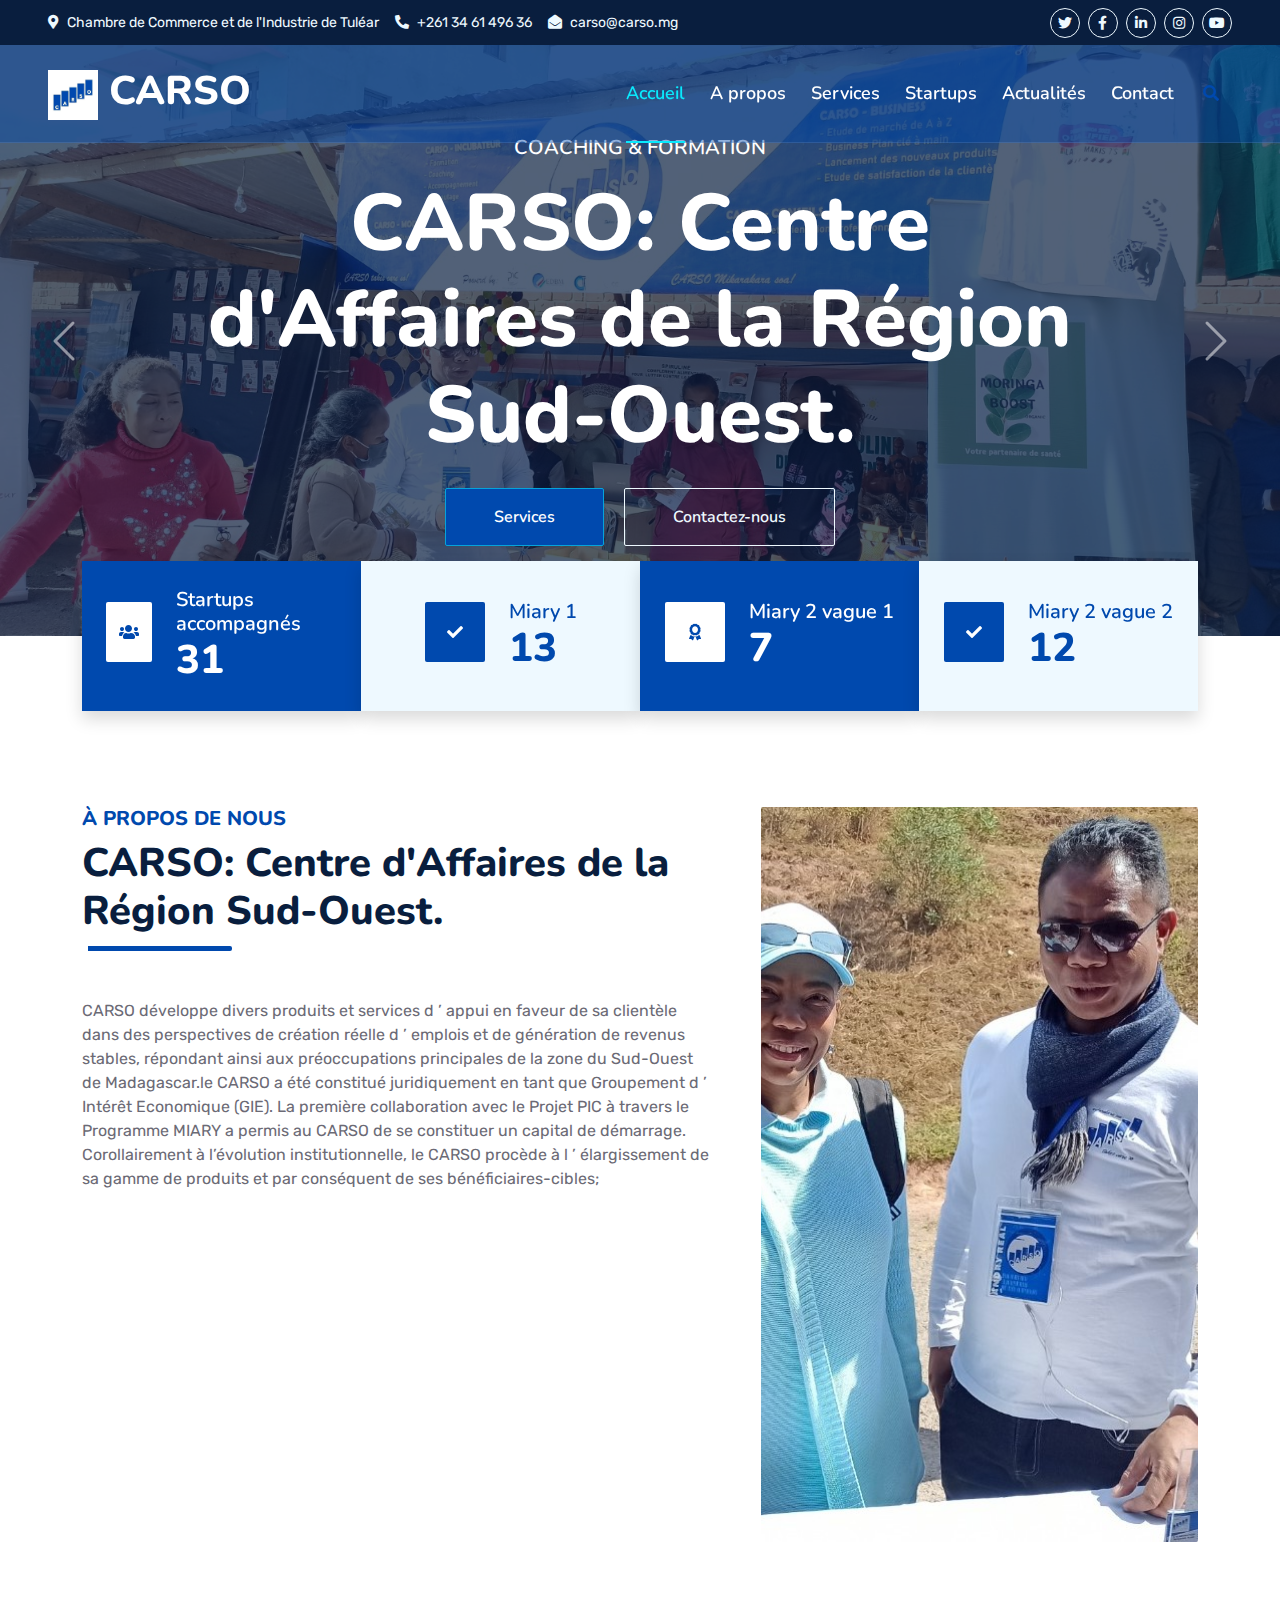
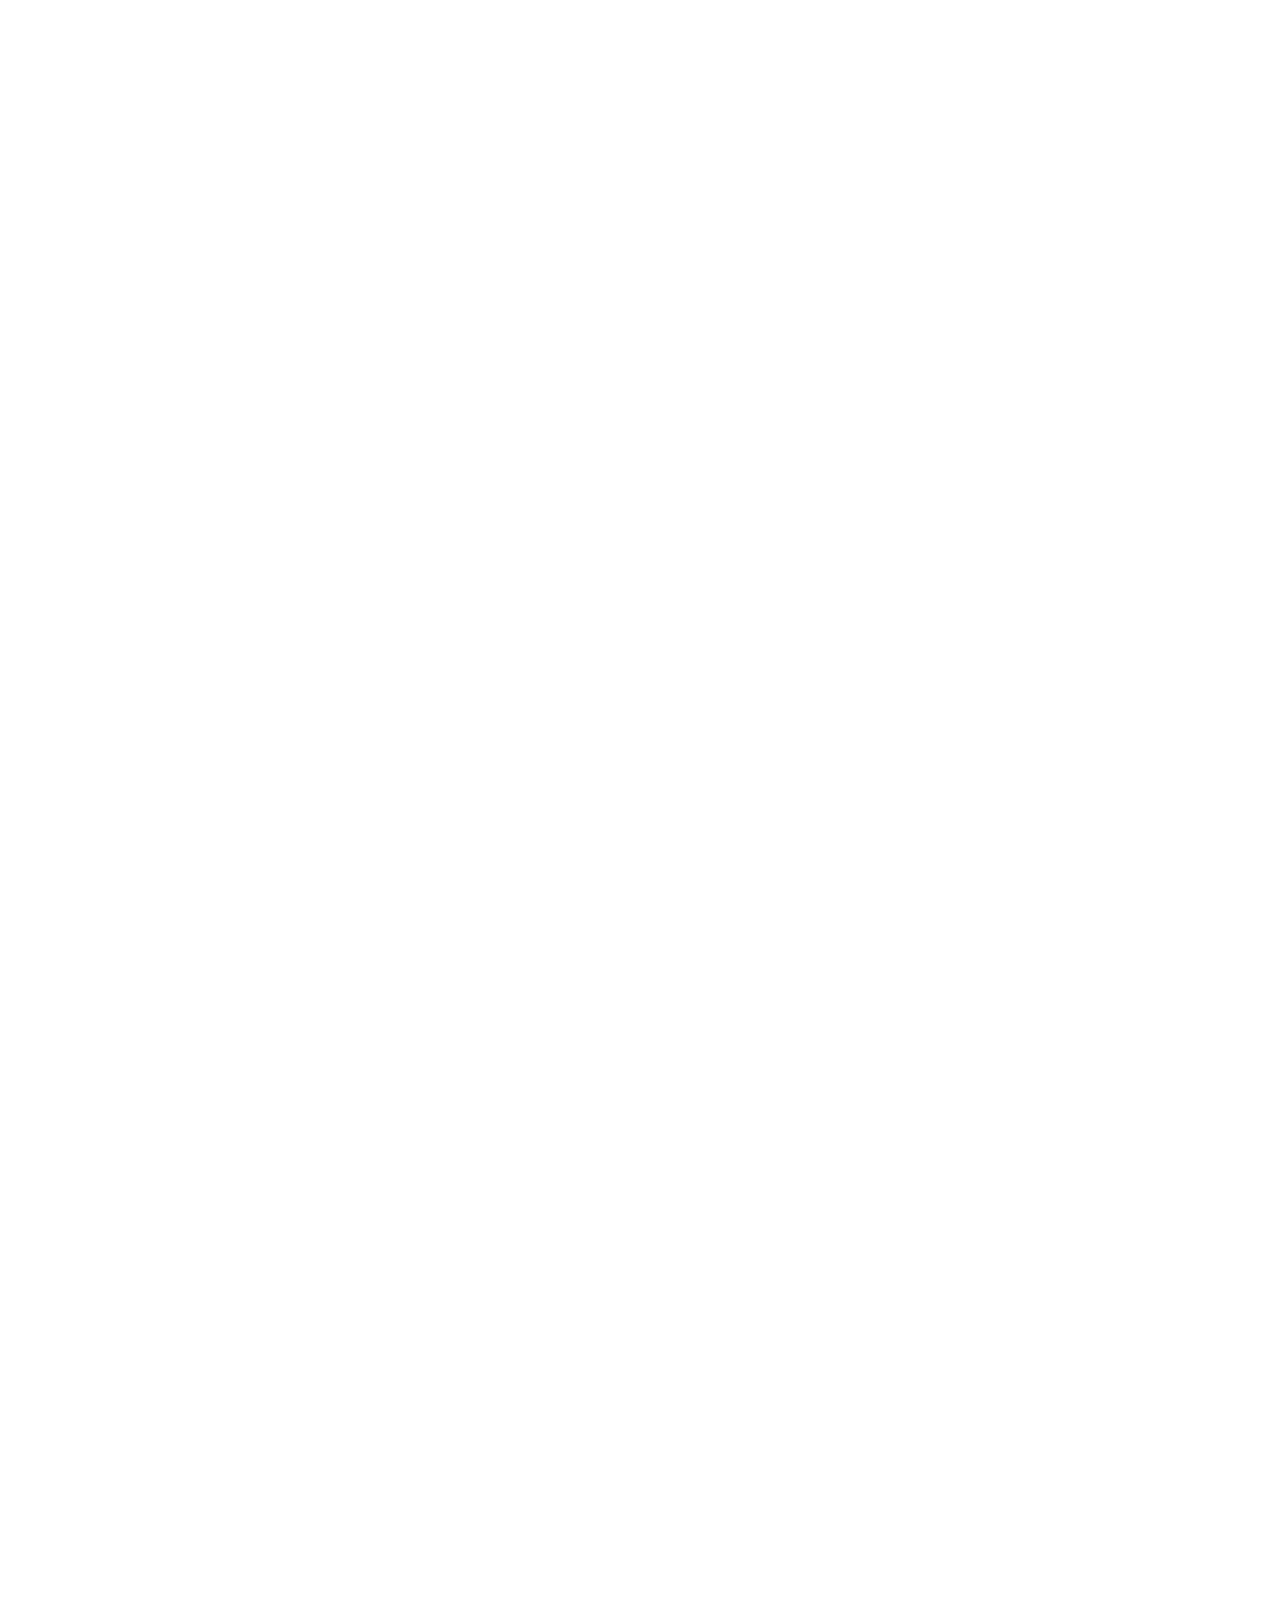
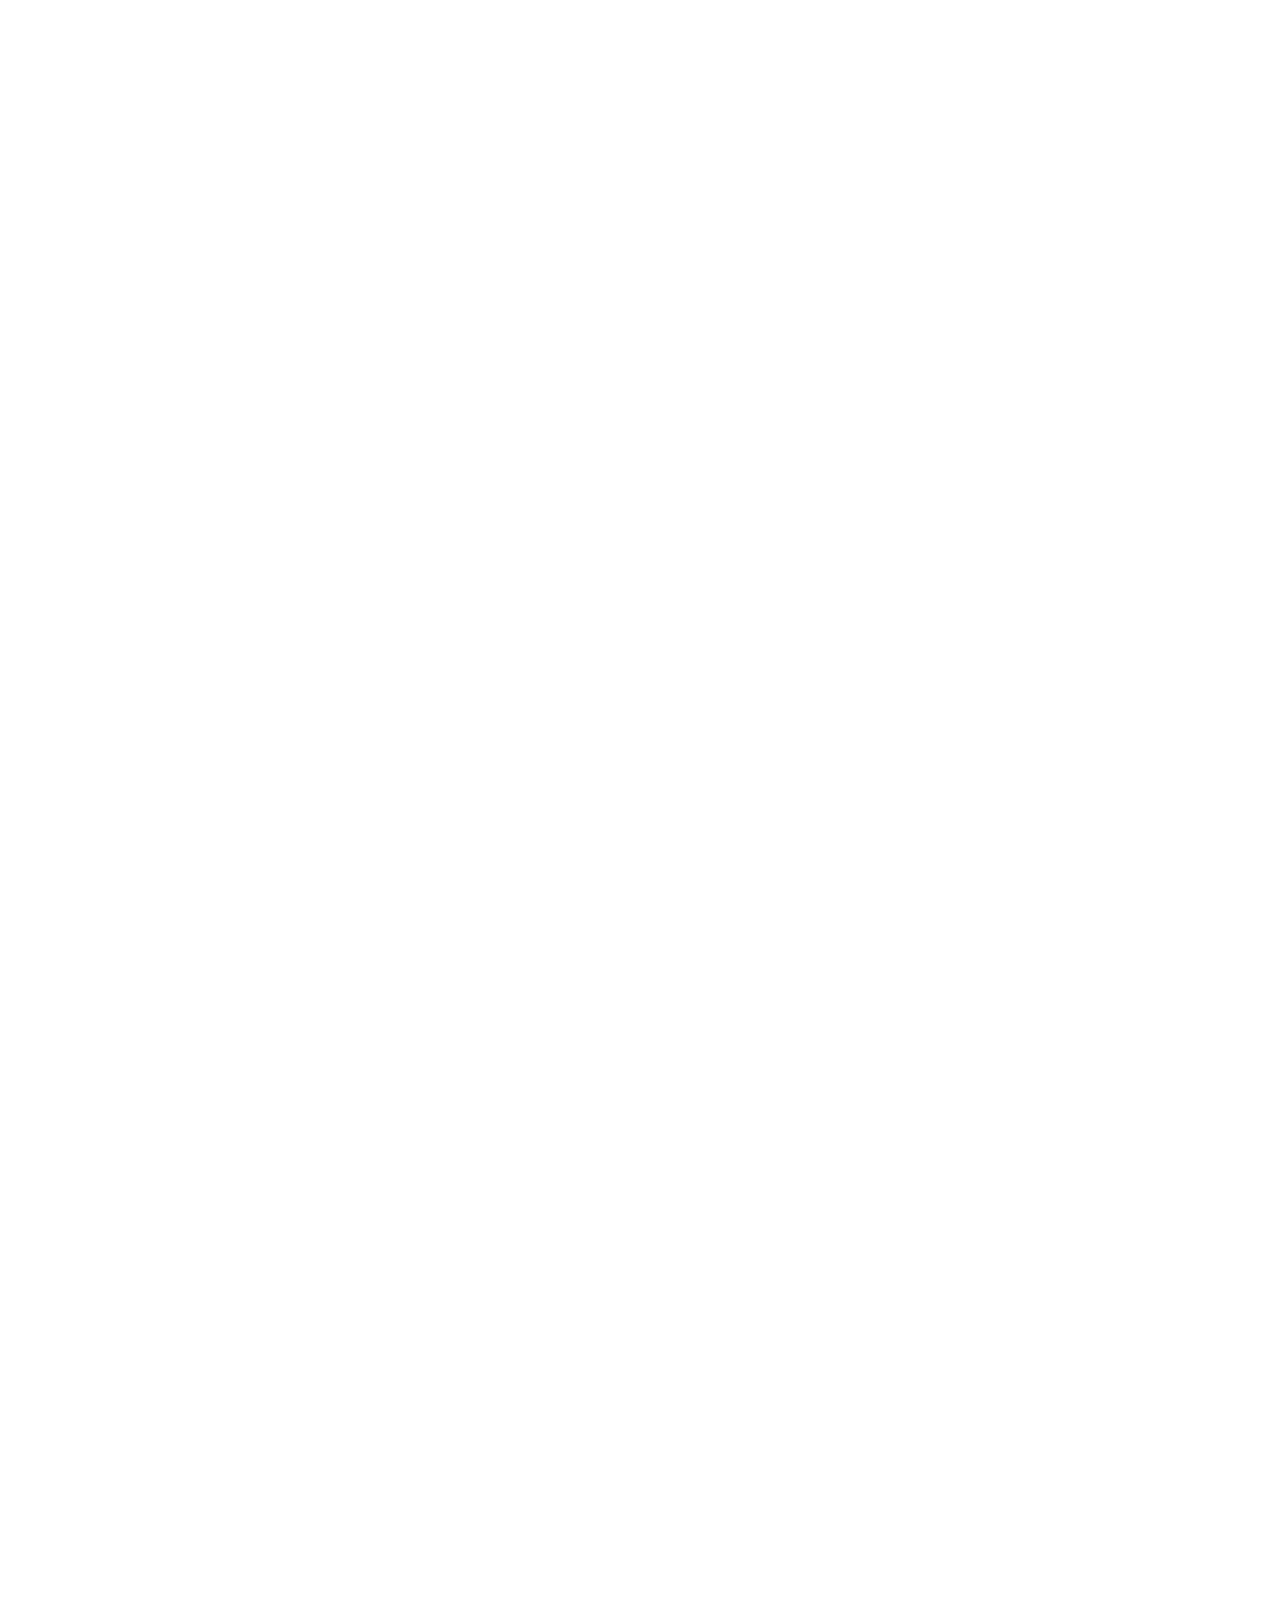
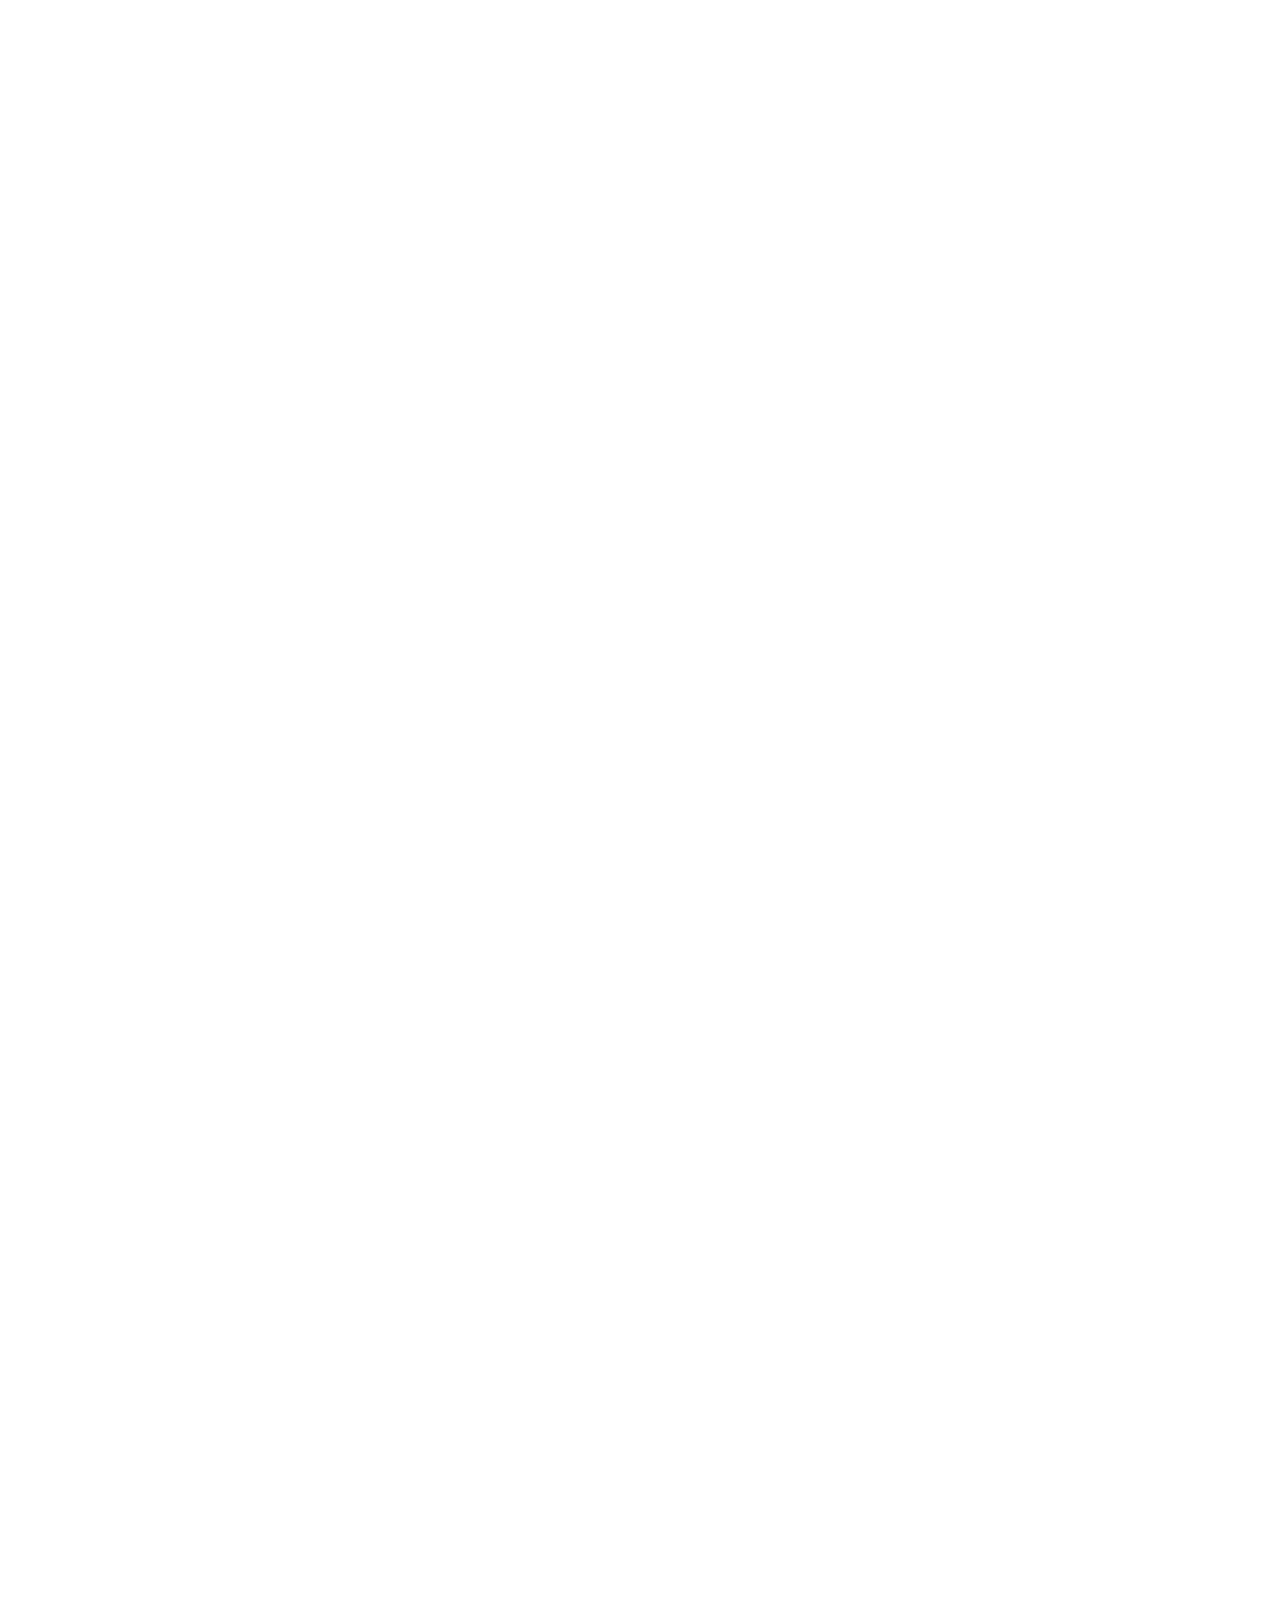
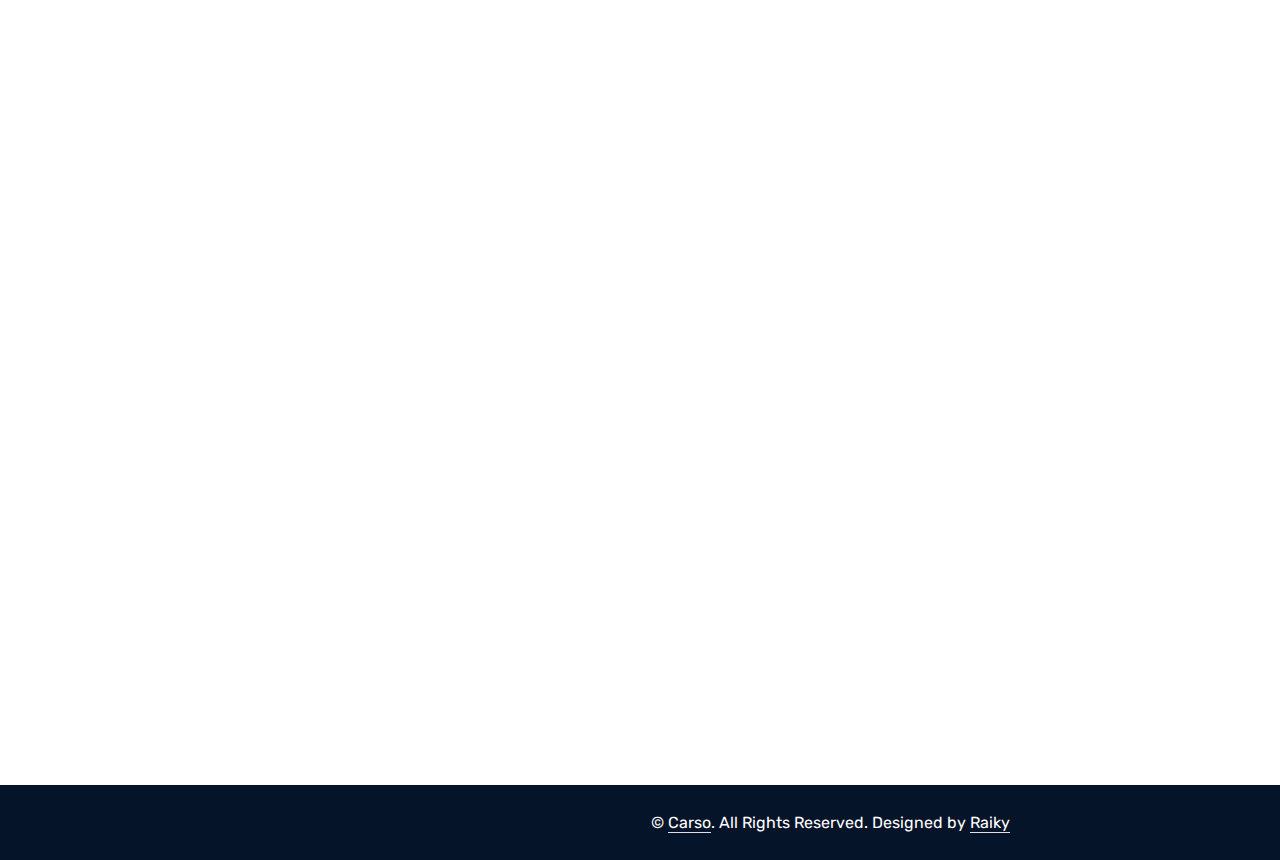
==== index.html @ bec5267b "Miaray 1" ====
<!DOCTYPE html>
<html lang="en">

<head>
    <meta charset="utf-8">
    <title>CARSO</title>
    <meta content="width=device-width, initial-scale=1.0" name="viewport">
    <meta content="Free HTML Templates" name="Mot-clés">
    <meta content="Free HTML Templates" name="description">

    <!-- Favicon -->
    <link href="img/logocarso.jpg" rel="icon">

    <!-- Google Web Fonts -->
    <link rel="preconnect" href="https://fonts.googleapis.com">
    <link rel="preconnect" href="https://fonts.gstatic.com" crossorigin>
    <link href="https://fonts.googleapis.com/css2?family=Nunito:wght@400;600;700;800&family=Rubik:wght@400;500;600;700&display=swap" rel="stylesheet">

    <!-- Icon Font Stylesheet -->
    <link href="https://cdnjs.cloudflare.com/ajax/libs/font-awesome/5.10.0/css/all.min.css" rel="stylesheet">
    <link href="https://cdn.jsdelivr.net/npm/bootstrap-icons@1.4.1/font/bootstrap-icons.css" rel="stylesheet">

    <!-- Libraries Stylesheet -->
    <link href="lib/owlcarousel/assets/owl.carousel.min.css" rel="stylesheet">
    <link href="lib/animate/animate.min.css" rel="stylesheet">

    <!-- Customized Bootstrap Stylesheet -->
    <link href="css/bootstrap.min.css" rel="stylesheet">

    <!-- Template Stylesheet -->
    <link href="css/style.css" rel="stylesheet">
</head>

<body>
    <!-- Spinner Start -->
    <div id="spinner" class="show bg-white position-fixed translate-middle w-100 vh-100 top-50 start-50 d-flex align-items-center justify-content-center">
        <div class="spinner"></div>
    </div>
    <!-- Spinner End -->


    <!-- Topbar Start -->
    <div class="container-fluid bg-dark px-5 d-none d-lg-block">
        <div class="row gx-0">
            <div class="col-lg-8 text-center text-lg-start mb-2 mb-lg-0">
                <div class="d-inline-flex align-items-center" style="height: 45px;">
                    <small class="me-3 text-light"><i class="fa fa-map-marker-alt me-2"></i>Chambre de Commerce et de l'Industrie de Tuléar</small>
                    <small class="me-3 text-light"><i class="fa fa-phone-alt me-2"></i>+261 34 61 496 36</small>
                    <small class="text-light"><i class="fa fa-envelope-open me-2"></i>carso@carso.mg</small>
                </div>
            </div>
            <div class="col-lg-4 text-center text-lg-end">
                <div class="d-inline-flex align-items-center" style="height: 45px;">
                    <a class="btn btn-sm btn-outline-light btn-sm-square rounded-circle me-2" href=""><i class="fab fa-twitter fw-normal"></i></a>
                    <a class="btn btn-sm btn-outline-light btn-sm-square rounded-circle me-2" href="https://web.facebook.com/carso.atsimo.andrefana"><i class="fab fa-facebook-f fw-normal"></i></a>
                    <a class="btn btn-sm btn-outline-light btn-sm-square rounded-circle me-2" href="https://www.linkedin.com/company/carso-centre-affaires2022/"><i class="fab fa-linkedin-in fw-normal"></i></a>
                    <a class="btn btn-sm btn-outline-light btn-sm-square rounded-circle me-2" href=""><i class="fab fa-instagram fw-normal"></i></a>
                    <a class="btn btn-sm btn-outline-light btn-sm-square rounded-circle" href=""><i class="fab fa-youtube fw-normal"></i></a>
                </div>
            </div>
        </div>
    </div>
    <!-- Topbar End -->


    <!-- Navbar & Carousel Start -->
    <div class="container-fluid position-relative p-0">
        <nav class="navbar navbar-expand-lg navbar-dark px-5 py-3 py-lg-0">
            <a href="index.html" class="navbar-brand p-0">
                <h1 class="m-0"><img src="img/logocarso.jpg" alt="" class="logocarso" style="height: 50px;"> CARSO</h1>
            </a>
            <button class="navbar-toggler" type="button" data-bs-toggle="collapse" data-bs-target="#navbarCollapse">
                <span class="fa fa-bars"></span>
            </button>
            <div class="collapse navbar-collapse" id="navbarCollapse">
                <div class="navbar-nav ms-auto py-0">
                    <a href="index.html" class="nav-item nav-link active">Accueil</a>
                    <a href="about.html" class="nav-item nav-link">A propos</a>
                    <a href="service.html" class="nav-item nav-link">Services</a>
                    <a href="blog.html" class="nav-item nav-link">Startups</a>
                    <a href="detail.html" class="nav-item nav-link">Actualités</a>
                    <a href="contact.html" class="nav-item nav-link">Contact</a>
                </div>
                <butaton type="button" class="btn text-primary ms-3" data-bs-toggle="modal" data-bs-target="#searchModal"><i class="fa fa-search"></i></butaton>
            </div>
        </nav>

        <div id="header-carousel" class="carousel slide carousel-fade" data-bs-ride="carousel">
            <div class="carousel-inner">
                <div class="carousel-item active">
                    <img class="w-100" src="img/carso-1.jpeg" alt="Image">
                    <div class="carousel-caption d-flex flex-column align-items-center justify-content-center">
                        <div class="p-3" style="max-width: 900px;">
                            <h5 class="text-white text-uppercase mb-3 animated slideInDown">Coaching & Formation</h5>
                            <h1 class="display-1 text-white mb-md-4 animated zoomIn">CARSO: Centre d'Affaires de la Région Sud-Ouest. </h1>
                            <a href="service.html" class="btn btn-primary py-md-3 px-md-5 me-3 animated slideInLeft">Services</a>
                            <a href="contact.html" class="btn btn-outline-light py-md-3 px-md-5 animated slideInRight">Contactez-nous</a>
                        </div>
                    </div>
                </div>
                <div class="carousel-item">
                    <img class="w-100" src="img/carso-6.jpeg" alt="Image">
                    <div class="carousel-caption d-flex flex-column align-items-center justify-content-center">
                        <div class="p-3" style="max-width: 900px;">
                            <h5 class="text-white text-uppercase mb-3 animated slideInDown">Nos Valeurs</h5>
                            <h1 class="display-1 text-white mb-md-4 animated zoomIn">#Innovation, #Professionnalisme, #Satisfaction Client </h1>
                            <a href="service.html" class="btn btn-primary py-md-3 px-md-5 me-3 animated slideInLeft">Services</a>
                            <a href="contact.html" class="btn btn-outline-light py-md-3 px-md-5 animated slideInRight">Contactez-nous</a>
                        </div>
                    </div>
                </div>
            </div>
            <button class="carousel-control-prev" type="button" data-bs-target="#header-carousel"
                data-bs-slide="prev">
                <span class="carousel-control-prev-icon" aria-hidden="true"></span>
                <span class="visually-hidden">Previous</span>
            </button>
            <button class="carousel-control-next" type="button" data-bs-target="#header-carousel"
                data-bs-slide="next">
                <span class="carousel-control-next-icon" aria-hidden="true"></span>
                <span class="visually-hidden">Next</span>
            </button>
        </div>
    </div>
    <!-- Navbar & Carousel End -->


    <!-- Full Screen Search Start -->
    <div class="modal fade" id="searchModal" tabindex="-1">
        <div class="modal-dialog modal-fullscreen">
            <div class="modal-content" style="background: rgba(9, 30, 62, .7);">
                <div class="modal-header border-0">
                    <button type="button" class="btn bg-white btn-close" data-bs-dismiss="modal" aria-label="Close"></button>
                </div>
                <div class="modal-body d-flex align-items-center justify-content-center">
                    <div class="input-group" style="max-width: 600px;">
                        <input type="text" class="form-control bg-transparent border-primary p-3" placeholder="Type search Mot-clé">
                        <button class="btn btn-primary px-4"><i class="bi bi-search"></i></button>
                    </div>
                </div>
            </div>
        </div>
    </div>
    <!-- Full Screen Search End -->


    <!-- Facts Start -->
    <div class="container-fluid facts py-5 pt-lg-0">
        <div class="container py-5 pt-lg-0">
            <div class="row gx-0">
                <div class="col-lg-3 wow zoomIn" data-wow-delay="0.1s">
                    <div class="bg-primary shadow d-flex align-items-center justify-content-center p-4" style="height: 150px;">
                        <div class="bg-white d-flex align-items-center justify-content-center rounded mb-2" style="width: 60px; height: 60px;">
                            <i class="fa fa-users text-primary"></i>
                        </div>
                        <div class="ps-4">
                            <h5 class="text-white mb-0">Startups accompagnés</h5>
                            <h1 class="text-white mb-0" data-toggle="counter-up">92</h1>
                        </div>
                    </div>
                </div>
                <div class="col-lg-3 wow zoomIn" data-wow-delay="0.3s">
                    <div class="bg-light shadow d-flex align-items-center justify-content-center p-4" style="height: 150px;">
                        <div class="bg-primary d-flex align-items-center justify-content-center rounded mb-2" style="width: 60px; height: 60px;">
                            <i class="fa fa-check text-white"></i>
                        </div>
                        <div class="ps-4">
                            <h5 class="text-primary mb-0">Miary 1</h5>
                            <h1 class="text-primary mb-0" data-toggle="counter-up">37</h1>
                        </div>
                    </div>
                </div>
                <div class="col-lg-3 wow zoomIn" data-wow-delay="0.6s">
                    <div class="bg-primary shadow d-flex align-items-center justify-content-center p-4" style="height: 150px;">
                        <div class="bg-white d-flex align-items-center justify-content-center rounded mb-2" style="width: 60px; height: 60px;">
                            <i class="fa fa-award text-primary"></i>
                        </div>
                        <div class="ps-4">
                            <h5 class="text-white mb-0">Miary 2 vague 1</h5>
                            <h1 class="text-white mb-0" data-toggle="counter-up">21</h1>
                        </div>
                    </div>
                </div>
                <div class="col-lg-3 wow zoomIn" data-wow-delay="0.3s">
                    <div class="bg-light shadow d-flex align-items-center justify-content-center p-4" style="height: 150px;">
                        <div class="bg-primary d-flex align-items-center justify-content-center rounded mb-2" style="width: 60px; height: 60px;">
                            <i class="fa fa-check text-white"></i>
                        </div>
                        <div class="ps-4">
                            <h5 class="text-primary mb-0">Miary 2 vague 2</h5>
                            <h1 class="text-primary mb-0" data-toggle="counter-up">34</h1>
                        </div>
                    </div>
                </div>
            </div>
        </div>
    </div>
    <!-- Facts Start -->


    <!-- À propos Start -->
    <div class="container-fluid py-5 wow fadeInUp" data-wow-delay="0.1s">
        <div class="container py-5">
            <div class="row g-5">
                <div class="col-lg-7">
                    <div class="section-title position-relative pb-3 mb-5">
                        <h5 class="fw-bold text-primary text-uppercase">À propos de nous</h5>
                        <h1 class="mb-0">CARSO: Centre d'Affaires de la Région Sud-Ouest. </h1>
                    </div>
                    <p class="mb-4">CARSO développe divers produits et services d &rsquo; appui en faveur de sa clientèle dans des perspectives de création réelle d &rsquo; emplois et de génération de revenus stables, répondant ainsi aux préoccupations principales de la zone du Sud-Ouest de Madagascar.le CARSO a été constitué juridiquement en tant que Groupement d &rsquo; Intérêt Economique (GIE). La première collaboration avec le Projet PIC à travers le Programme MIARY a permis au CARSO de se constituer un capital de démarrage. Corollairement à l’évolution institutionnelle, le CARSO procède à l &rsquo; élargissement de sa gamme de produits et par conséquent de ses bénéficiaires-cibles;</p>
                    <div class="row g-0 mb-3">
                        <div class="col-sm-6 wow zoomIn" data-wow-delay="0.2s">
                            <h5 class="mb-3"><i class="fa fa-check text-primary me-3"></i>Groupement d ’ Intérêt Economique (GIE)</h5>
                            <h5 class="mb-3"><i class="fa fa-check text-primary me-3"></i>Création d ’ emploi</h5>
                        </div>
                        <div class="col-sm-6 wow zoomIn" data-wow-delay="0.4s">
                            <h5 class="mb-3"><i class="fa fa-check text-primary me-3"></i>Maître d'Ouvrage Déléguée (MOD)</h5>
                            <h5 class="mb-3"><i class="fa fa-check text-primary me-3"></i>Structure d'accompagnement à l'Entrepreneuriat Innovant (SAEI)</h5>
                        </div>
                    </div>
                    <div class="d-flex align-items-center mb-4 wow fadeIn" data-wow-delay="0.6s">
                        <div class="bg-primary d-flex align-items-center justify-content-center rounded" style="width: 60px; height: 60px;">
                            <i class="fa fa-phone-alt text-white"></i>
                        </div>
                        <div class="ps-4">
                            <h5 class="mb-2">Appelez pour poser n'importe quelle question</h5>
                            <h4 class="text-primary mb-0">+261 34 61 496 36</h4>
                        </div>
                    </div>
                    <a href="quote.html" class="btn btn-primary py-3 px-5 mt-3 wow zoomIn" data-wow-delay="0.9s">Plus d'information</a>
                </div>
                <div class="col-lg-5" style="min-height: 500px;">
                    <div class="position-relative h-100">
                        <img class="position-absolute w-100 h-100 rounded wow zoomIn" data-wow-delay="0.9s" src="img/carso-4.jpg" style="object-fit: cover;">
                    </div>
                </div>
            </div>
        </div>
    </div>
    <!-- À propos End -->


    <!-- Features Start -->
    <div class="container-fluid py-5 wow fadeInUp" data-wow-delay="0.1s">
        <div class="container py-5">
            <div class="section-title text-center position-relative pb-3 mb-5 mx-auto" style="max-width: 600px;">
                <h5 class="fw-bold text-primary text-uppercase">Pourquoi nous choisir</h5>
                <h1 class="mb-0">Nos Valeurs, Vision et Mission</h1>
            </div>
            <div class="row g-5">
                <div class="col-lg-4">
                    <div class="row g-5">
                        <div class="col-12 wow zoomIn" data-wow-delay="0.2s">
                            <div class="bg-primary rounded d-flex align-items-center justify-content-center mb-3" style="width: 60px; height: 60px;">
                                <i class="fa fa-binoculars text-white"></i>
                            </div>
                            <h4>Vision</h4>
                            <p class="mb-0">Être un acteur incontournable du développement de l’entrepreneuriat régional</p>
                        </div>
                        <div class="col-12 wow zoomIn" data-wow-delay="0.6s">
                            <div class="bg-primary rounded d-flex align-items-center justify-content-center mb-3" style="width: 60px; height: 60px;">
                                <i class="fa fa-bullseye text-white"></i>
                            </div>
                            <h4>Mission</h4>
                            <p class="mb-0">Stimuler l’économie  à travers un accompagnement des initiatives privées locales</p>
                        </div>
                    </div>
                </div>
                <div class="col-lg-4  wow zoomIn" data-wow-delay="0.9s" style="min-height: 350px;">
                    <div class="position-relative h-100">
                        <img class="position-absolute w-100 h-100 rounded wow zoomIn" data-wow-delay="0.1s" src="img/carso-5.jpg" style="object-fit: cover;">
                    </div>
                </div>
                <div class="col-lg-4">
                    <div class="row g-5">
                        <div class="col-12 wow zoomIn" data-wow-delay="0.4s">
                            <div class="bg-primary rounded d-flex align-items-center justify-content-center mb-3" style="width: 60px; height: 60px;">
                                <i class="fa fa-key text-white"></i>
                            </div>
                            <h4>Valeurs</h4>
                            <p class="mb-0">Innovation <br> Professionnalisme <br> Satisfaction Client </p>
                        </div>
                        <div class="col-12 wow zoomIn" data-wow-delay="0.8s">
                            <div class="bg-primary rounded d-flex align-items-center justify-content-center mb-3" style="width: 60px; height: 60px;">
                                <i class="fa fa-quote-right text-white"></i>
                            </div>
                            <h4>Slogan</h4>
                            <p class="mb-0">Carso mikarakara soa ! <br> Carso takes care so !</p>
                        </div>
                    </div>
                </div>
            </div>
        </div>
    </div>
    <!-- Features Start -->


    <!-- Service Start -->
    <div class="container-fluid py-5 wow fadeInUp" data-wow-delay="0.1s">
        <div class="container py-5">
            <div class="section-title text-center position-relative pb-3 mb-5 mx-auto" style="max-width: 600px;">
                <h5 class="fw-bold text-primary text-uppercase">Nos services</h5>
            </div>
            <div class="row g-5">
                <div class="col-lg-4 col-md-6 wow zoomIn" data-wow-delay="0.3s">
                    <div class="service-item bg-light rounded d-flex flex-column align-items-center justify-content-center text-center">
                        <div class="service-icon">
                            <i class="fa fa-graduation-cap text-white"></i>
                        </div>
                        <h4 class="mb-3">Formation & Coaching</h4>
                        <p class="m-0">Amet justo dolor lorem kasd amet magna sea stet eos vero lorem ipsum dolore sed</p>
                        <a class="btn btn-lg btn-primary rounded" href="">
                            <i class="bi bi-arrow-right"></i>
                        </a>
                    </div>
                </div>
                <div class="col-lg-4 col-md-6 wow zoomIn" data-wow-delay="0.6s">
                    <div class="service-item bg-light rounded d-flex flex-column align-items-center justify-content-center text-center">
                        <div class="service-icon">
                            <i class="fa fa-building text-white"></i>
                        </div>
                        <h4 class="mb-3">Accompagnement d'Entreprise</h4>
                        <p class="m-0">Amet justo dolor lorem kasd amet magna sea stet eos vero lorem ipsum dolore sed</p>
                        <a class="btn btn-lg btn-primary rounded" href="">
                            <i class="bi bi-arrow-right"></i>
                        </a>
                    </div>
                </div>
                <div class="col-lg-4 col-md-6 wow zoomIn" data-wow-delay="0.9s">
                    <div class="service-item bg-light rounded d-flex flex-column align-items-center justify-content-center text-center">
                        <div class="service-icon">
                            <i class="fa fa-plug  text-white"></i>
                        </div>
                        <h4 class="mb-3">Mise en rélation & Consultance</h4>
                        <p class="m-0">Amet justo dolor lorem kasd amet magna sea stet eos vero lorem ipsum dolore sed</p>
                        <a class="btn btn-lg btn-primary rounded" href="">
                            <i class="bi bi-arrow-right"></i>
                        </a>
                    </div>
                </div>
                <div class="col-lg-4 col-md-6 wow zoomIn" data-wow-delay="0.3s">
                    <div class="service-item bg-light rounded d-flex flex-column align-items-center justify-content-center text-center">
                        <div class="service-icon">
                            <i class="fa fa-users text-white"></i>
                        </div>
                        <h4 class="mb-3">Structures d'accompagnement à l'entrepreneuriat innovant (SAEI)</h4>
                        <p class="m-0">Amet justo dolor lorem kasd amet magna sea stet eos vero lorem ipsum dolore sed</p>
                        <a class="btn btn-lg btn-primary rounded" href="">
                            <i class="bi bi-arrow-right"></i>
                        </a>
                    </div>
                </div>
                <div class="col-lg-4 col-md-6 wow zoomIn" data-wow-delay="0.6s">
                    <div class="service-item bg-light rounded d-flex flex-column align-items-center justify-content-center text-center">
                        <div class="service-icon">
                            <i class="fa fa-search text-white"></i>
                        </div>
                        <h4 class="mb-3">Développement de l'employabilité</h4>
                        <p class="m-0">Amet justo dolor lorem kasd amet magna sea stet eos vero lorem ipsum dolore sed</p>
                        <a class="btn btn-lg btn-primary rounded" href="">
                            <i class="bi bi-arrow-right"></i>
                        </a>
                    </div>
                </div>
                <div class="col-lg-4 col-md-6 wow zoomIn" data-wow-delay="0.6s">
                    <div class="service-item bg-light rounded d-flex flex-column align-items-center justify-content-center text-center">
                        <div class="service-icon">
                            <i class="fa fa-search text-white"></i>
                        </div>
                        <h4 class="mb-3">Leadership et Entrepreneuriat pour Ados</h4>
                        <p class="m-0">Amet justo dolor lorem kasd amet magna sea stet eos vero lorem ipsum dolore sed</p>
                        <a class="btn btn-lg btn-primary rounded" href="">
                            <i class="bi bi-arrow-right"></i>
                        </a>
                    </div>
                </div>
                <div class="col-lg-4 col-md-6 wow zoomIn" data-wow-delay="0.6s">
                    <div class="service-item bg-light rounded d-flex flex-column align-items-center justify-content-center text-center">
                        <div class="service-icon">
                            <i class="fa fa-search text-white"></i>
                        </div>
                        <h4 class="mb-3">Promotion de l'Entrepreneuriat Féminin à travers l'Économie Bleue</h4>
                        <p class="m-0">Amet justo dolor lorem kasd amet magna sea stet eos vero lorem ipsum dolore sed</p>
                        <a class="btn btn-lg btn-primary rounded" href="">
                            <i class="bi bi-arrow-right"></i>
                        </a>
                    </div>
                </div>
                  <!-- <div class="col-lg-4 col-md-6 wow zoomIn" data-wow-delay="0.9s">
                    <div class="position-relative bg-primary rounded h-100 d-flex flex-column align-items-center justify-content-center text-center p-5">
                        <h3 class="text-white mb-3">Appelez-nous pour un devis</h3>
                        <p class="text-white mb-3">Clita ipsum magna kasd rebum at ipsum amet dolor justo dolor est magna stet eirmod</p>
                        <h2 class="text-white mb-0">+261 34 61 496 36</h2>
                    </div>
                </div> -->
            </div>
        </div>
    </div>
    <!-- Service End -->


    <!-- Pricing Plan Start -->
     <!-- <div class="container-fluid py-5 wow fadeInUp" data-wow-delay="0.1s">
        <div class="container py-5">
            <div class="section-title text-center position-relative pb-3 mb-5 mx-auto" style="max-width: 600px;">
                <h5 class="fw-bold text-primary text-uppercase">Pricing Plans</h5>
                <h1 class="mb-0">Nous offrons des prix compétitifs pour nos clients</h1>
            </div>
            <div class="row g-0">
                <div class="col-lg-4 wow slideInUp" data-wow-delay="0.6s">
                    <div class="bg-light rounded">
                        <div class="border-bottom py-4 px-5 mb-4">
                            <h4 class="text-primary mb-1">Basic Plan</h4>
                            <small class="text-uppercase">For Small Size Business</small>
                        </div>
                        <div class="p-5 pt-0">
                            <h1 class="display-5 mb-3">
                                <small class="align-top" style="font-size: 22px; line-height: 45px;">$</small>49.00<small
                                    class="align-bottom" style="font-size: 16px; line-height: 40px;">/ Month</small>
                            </h1>
                            <div class="d-flex justify-content-between mb-3"><span>HTML5 & CSS3</span><i class="fa fa-check text-primary pt-1"></i></div>
                            <div class="d-flex justify-content-between mb-3"><span>Bootstrap v5</span><i class="fa fa-check text-primary pt-1"></i></div>
                            <div class="d-flex justify-content-between mb-3"><span>Responsive Layout</span><i class="fa fa-times text-danger pt-1"></i></div>
                            <div class="d-flex justify-content-between mb-2"><span>Cross-browser Support</span><i class="fa fa-times text-danger pt-1"></i></div>
                            <a href="" class="btn btn-primary py-2 px-4 mt-4">Order Now</a>
                        </div>
                    </div>
                </div>
                <div class="col-lg-4 wow slideInUp" data-wow-delay="0.3s">
                    <div class="bg-white rounded shadow position-relative" style="z-index: 1;">
                        <div class="border-bottom py-4 px-5 mb-4">
                            <h4 class="text-primary mb-1">Standard Plan</h4>
                            <small class="text-uppercase">For Medium Size Business</small>
                        </div>
                        <div class="p-5 pt-0">
                            <h1 class="display-5 mb-3">
                                <small class="align-top" style="font-size: 22px; line-height: 45px;">$</small>99.00<small
                                    class="align-bottom" style="font-size: 16px; line-height: 40px;">/ Month</small>
                            </h1>
                            <div class="d-flex justify-content-between mb-3"><span>HTML5 & CSS3</span><i class="fa fa-check text-primary pt-1"></i></div>
                            <div class="d-flex justify-content-between mb-3"><span>Bootstrap v5</span><i class="fa fa-check text-primary pt-1"></i></div>
                            <div class="d-flex justify-content-between mb-3"><span>Responsive Layout</span><i class="fa fa-check text-primary pt-1"></i></div>
                            <div class="d-flex justify-content-between mb-2"><span>Cross-browser Support</span><i class="fa fa-times text-danger pt-1"></i></div>
                            <a href="" class="btn btn-primary py-2 px-4 mt-4">Order Now</a>
                        </div>
                    </div>
                </div>
                <div class="col-lg-4 wow slideInUp" data-wow-delay="0.9s">
                    <div class="bg-light rounded">
                        <div class="border-bottom py-4 px-5 mb-4">
                            <h4 class="text-primary mb-1">Advanced Plan</h4>
                            <small class="text-uppercase">For Large Size Business</small>
                        </div>
                        <div class="p-5 pt-0">
                            <h1 class="display-5 mb-3">
                                <small class="align-top" style="font-size: 22px; line-height: 45px;">$</small>149.00<small
                                    class="align-bottom" style="font-size: 16px; line-height: 40px;">/ Month</small>
                            </h1>
                            <div class="d-flex justify-content-between mb-3"><span>HTML5 & CSS3</span><i class="fa fa-check text-primary pt-1"></i></div>
                            <div class="d-flex justify-content-between mb-3"><span>Bootstrap v5</span><i class="fa fa-check text-primary pt-1"></i></div>
                            <div class="d-flex justify-content-between mb-3"><span>Responsive Layout</span><i class="fa fa-check text-primary pt-1"></i></div>
                            <div class="d-flex justify-content-between mb-2"><span>Cross-browser Support</span><i class="fa fa-check text-primary pt-1"></i></div>
                            <a href="" class="btn btn-primary py-2 px-4 mt-4">Order Now</a>
                        </div>
                    </div>
                </div>
            </div>
        </div>
    </div> -->
    <!-- Pricing Plan End -->


    <!-- Quote Start -->
    <div class="container-fluid py-5 wow fadeInUp" data-wow-delay="0.1s">
        <div class="container py-5">
            <div class="row g-5">
                <div class="col-lg-7">
                    <div class="section-title position-relative pb-3 mb-5">
                        <h5 class="fw-bold text-primary text-uppercase">Plus d'information</h5>
                        <h1 class="mb-0">Besoin de plus d'information ? N'hésitez pas à nous contacter</h1>
                    </div>
                    <div class="row gx-3">
                        <div class="col-sm-6 wow zoomIn" data-wow-delay="0.2s">
                            <h5 class="mb-4"><i class="fa fa-reply text-primary me-3"></i>Réponse sous 24h</h5>
                        </div>
                        <div class="col-sm-6 wow zoomIn" data-wow-delay="0.4s">
                            <h5 class="mb-4"><i class="fa fa-phone-alt text-primary me-3"></i>24 hrs telephone support</h5>
                        </div>
                    </div>
                    <p class="mb-4">CARSO accompagne toutes les personnes habitant dans la région Atsimo Andrefana dans la réalisation de leurs projets! 
CARSO développe divers produits et services d ’ appui en faveur de sa clientèle dans des perspectives de création réelle d ’ emplois et de génération de revenus stables, répondant ainsi aux préoccupations principales de la zone du Sud-Ouest de Madagascar</p>
                    <div class="d-flex align-items-center mt-2 wow zoomIn" data-wow-delay="0.6s">
                        <div class="bg-primary d-flex align-items-center justify-content-center rounded" style="width: 60px; height: 60px;">
                            <i class="fa fa-phone-alt text-white"></i>
                        </div>
                        <div class="ps-4">
                            <h5 class="mb-2">Appelez pour poser n'importe quelle question</h5>
                            <h4 class="text-primary mb-0">+261 34 61 496 36</h4>
                        </div>
                    </div>
                </div>
                <div class="col-lg-5">
                    <div class="bg-primary rounded h-100 d-flex align-items-center p-5 wow zoomIn" data-wow-delay="0.9s">
                        <form>
                            <div class="row g-3">
                                <div class="col-xl-12">
                                    <input type="text" class="form-control bg-light border-0" placeholder="Votre Nom" style="height: 55px;">
                                </div>
                                <div class="col-12">
                                    <input type="email" class="form-control bg-light border-0" placeholder="Votre E-mail" style="height: 55px;">
                                </div>
                                <div class="col-12">
                                    <select class="form-select bg-light border-0" style="height: 55px;">
                                        <option selected>Select A Service</option>
                                        <option value="1">Service 1</option>
                                        <option value="2">Service 2</option>
                                        <option value="3">Service 3</option>
                                    </select>
                                </div>
                                <div class="col-12">
                                    <textarea class="form-control bg-light border-0" rows="3" placeholder="Message"></textarea>
                                </div>
                                <div class="col-12">
                                    <button class="btn btn-dark w-100 py-3" type="submit">Plus d'information</button>
                                </div>
                            </div>
                        </form>
                    </div>
                </div>
            </div>
        </div>
    </div>
    <!-- Quote End -->


    <!-- Promoteur Start -->
    <div class="container-fluid py-5 wow fadeInUp" data-wow-delay="0.1s">
        <div class="container py-5">
            <div class="section-title text-center position-relative pb-3 mb-4 mx-auto" style="max-width: 600px;">
                <h5 class="fw-bold text-primary text-uppercase">Nos Promoteurs</h5>
            </div>
            <div class="owl-carousel Promoteur-carousel wow fadeInUp" data-wow-delay="0.6s">
                <div class="Promoteur-item bg-light my-4">
                    <div class="d-flex align-items-center border-bottom pt-5 pb-4 px-5">
                        <img class="img-fluid rounded" src="img/testimonial-1.jpg" style="width: 60px; height: 60px;" >
                        <div class="ps-4">
                            <h4 class="text-primary mb-1">Promoteur</h4>
                            <small class="text-uppercase">Profession</small>
                        </div>
                    </div>
                    <div class="pt-4 pb-5 px-5">
                        Dolor et eos labore, stet justo sed est sed. Diam sed sed dolor stet amet eirmod eos labore diam
                    </div>
                </div>
                <div class="Promoteur-item bg-light my-4">
                    <div class="d-flex align-items-center border-bottom pt-5 pb-4 px-5">
                        <img class="img-fluid rounded" src="img/testimonial-2.jpg" style="width: 60px; height: 60px;" >
                        <div class="ps-4">
                            <h4 class="text-primary mb-1">Promoteur</h4>
                            <small class="text-uppercase">Profession</small>
                        </div>
                    </div>
                    <div class="pt-4 pb-5 px-5">
                        Dolor et eos labore, stet justo sed est sed. Diam sed sed dolor stet amet eirmod eos labore diam
                    </div>
                </div>
                <div class="Promoteur-item bg-light my-4">
                    <div class="d-flex align-items-center border-bottom pt-5 pb-4 px-5">
                        <img class="img-fluid rounded" src="img/testimonial-3.jpg" style="width: 60px; height: 60px;" >
                        <div class="ps-4">
                            <h4 class="text-primary mb-1">Promoteur</h4>
                            <small class="text-uppercase">Profession</small>
                        </div>
                    </div>
                    <div class="pt-4 pb-5 px-5">
                        Dolor et eos labore, stet justo sed est sed. Diam sed sed dolor stet amet eirmod eos labore diam
                    </div>
                </div>
                <div class="Promoteur-item bg-light my-4">
                    <div class="d-flex align-items-center border-bottom pt-5 pb-4 px-5">
                        <img class="img-fluid rounded" src="img/testimonial-4.jpg" style="width: 60px; height: 60px;" >
                        <div class="ps-4">
                            <h4 class="text-primary mb-1">Promoteur</h4>
                            <small class="text-uppercase">Profession</small>
                        </div>
                    </div>
                    <div class="pt-4 pb-5 px-5">
                        Dolor et eos labore, stet justo sed est sed. Diam sed sed dolor stet amet eirmod eos labore diam
                    </div>
                </div>
            </div>
        </div>
    </div>
    <!-- Promoteur End -->


    <!-- Team Start -->
    <div class="container-fluid py-5 wow fadeInUp" data-wow-delay="0.1s">
        <div class="container py-5">
            <div class="section-title text-center position-relative pb-3 mb-5 mx-auto" style="max-width: 600px;">
                <h5 class="fw-bold text-primary text-uppercase">Membres de l'équipe</h5>
                <h1 class="mb-0">Des professionnels prêts à aider votre entreprise</h1>
            </div>
            <div class="row g-5">
                <div class="col-lg-4 wow slideInUp" data-wow-delay="0.3s">
                    <div class="team-item bg-light rounded overflow-hidden">
                        <div class="team-img position-relative overflow-hidden">
                            <img class="img-fluid w-100" src="img/andry.jpg" alt="">
                            <div class="team-social">
                                <a class="btn btn-lg btn-primary btn-lg-square rounded" href="https://web.facebook.com/real.andry"><i class="fab fa-facebook-f fw-normal"></i></a>
                                <a class="btn btn-lg btn-primary btn-lg-square rounded" href="https://www.linkedin.com/in/andry-real-07b31731/"><i class="fab fa-linkedin-in fw-normal"></i></a>
                                <a class="btn btn-lg btn-primary btn-lg-square rounded" href="mailto:real.a@pic.mg"><i class="fa fa-envelope fw-normal"></i></a>
                            </div>
                        </div>
                        <div class="text-center py-4">
                            <h4 class="text-primary">REAL Andrianirina Brillant Haingotiana</h4>
                            <p class="text-uppercase m-0">Responsable CARSO</p>
                        </div>
                    </div>
                </div>
                <div class="col-lg-4 wow slideInUp" data-wow-delay="0.6s">
                    <div class="team-item bg-light rounded overflow-hidden">
                        <div class="team-img position-relative overflow-hidden">
                            <img class="img-fluid w-100" src="img/ernest.jpg" alt="">
                            <div class="team-social">
                                <a class="btn btn-lg btn-primary btn-lg-square rounded" href="https://web.facebook.com/ernest.tovondramaha.5"><i class="fab fa-facebook-f fw-normal"></i></a>
                                <a class="btn btn-lg btn-primary btn-lg-square rounded" href="https://www.linkedin.com/in/ernest-tovondramaha-694382205/"><i class="fab fa-linkedin-in fw-normal"></i></a>
                                <a class="btn btn-lg btn-primary btn-lg-square rounded" href="mailto:ernest.t@pic.mg"><i class="fa fa-envelope fw-normal"></i></a>
                            </div>
                        </div>
                        <div class="text-center py-4">
                            <h4 class="text-primary">TOVONDRAMAHA Ernest</h4>
                            <p class="text-uppercase m-0">Coach - Formateur</p>
                        </div>
                    </div>
                </div>
                <div class="col-lg-4 wow slideInUp" data-wow-delay="0.9s">
                    <div class="team-item bg-light rounded overflow-hidden">
                        <div class="team-img position-relative overflow-hidden">
                            <img class="img-fluid w-100" src="img/Gael.jpg" alt="">
                            <div class="team-social">
                                <a class="btn btn-lg btn-primary btn-lg-square rounded" href="https://web.facebook.com/marc.gael.3"><i class="fab fa-facebook-f fw-normal"></i></a>
                                <a class="btn btn-lg btn-primary btn-lg-square rounded" href="https://www.linkedin.com/in/mamonjy-tefinjanahary-marc-ga%C3%ABl-25471b1a4/"><i class="fab fa-linkedin-in fw-normal"></i></a>
                                <a class="btn btn-lg btn-primary btn-lg-square rounded" href="mailto:gael.m@carso.mg"><i class="fa fa-envelope fw-normal"></i></a>
                            </div>
                        </div>
                        <div class="text-center py-4">
                            <h4 class="text-primary">MAMONJY Gaël</h4>
                            <p class="text-uppercase m-0">Coach - Formateur</p>
                        </div>
                    </div>
                </div>
            </div>
            <div class="row g-5">
                <div class="col-lg-4 wow slideInUp" data-wow-delay="0.3s">
                    <div class="team-item bg-light rounded overflow-hidden">
                        <div class="team-img position-relative overflow-hidden">
                            <img class="img-fluid w-100" src="img/jean.jpg" alt="">
                            <div class="team-social">
                                <a class="btn btn-lg btn-primary btn-lg-square rounded" href=""><i class="fab fa-facebook-f fw-normal"></i></a>
                                <a class="btn btn-lg btn-primary btn-lg-square rounded" href=""><i class="fab fa-linkedin-in fw-normal"></i></a>
                                <a class="btn btn-lg btn-primary btn-lg-square rounded" href="mailto:jeandela.carso@gmail.com"><i class="fa fa-envelope fw-normal"></i></a>
                            </div>
                        </div>
                        <div class="text-center py-4">
                            <h4 class="text-primary">NADRASANA Jean De La Croix</h4>
                            <p class="text-uppercase m-0">Assistant administratif et comptable</p>
                        </div>
                    </div>
                </div>
                <!-- <div class="col-lg-4 wow slideInUp" data-wow-delay="0.6s">
                    <div class="team-item bg-light rounded overflow-hidden">
                        <div class="team-img position-relative overflow-hidden">
                            <img class="img-fluid w-100" src="img/team-2.jpg" alt="">
                            <div class="team-social">
                                <a class="btn btn-lg btn-primary btn-lg-square rounded" href=""><i class="fab fa-twitter fw-normal"></i></a>
                                <a class="btn btn-lg btn-primary btn-lg-square rounded" href=""><i class="fab fa-facebook-f fw-normal"></i></a>
                                <a class="btn btn-lg btn-primary btn-lg-square rounded" href=""><i class="fab fa-instagram fw-normal"></i></a>
                                <a class="btn btn-lg btn-primary btn-lg-square rounded" href=""><i class="fab fa-linkedin-in fw-normal"></i></a>
                            </div>
                        </div>
                        <div class="text-center py-4">
                            <h4 class="text-primary">Full Name</h4>
                            <p class="text-uppercase m-0">Designation</p>
                        </div>
                    </div>
                </div>
                 <div class="col-lg-4 wow slideInUp" data-wow-delay="0.9s">
                    <div class="team-item bg-light rounded overflow-hidden">
                        <div class="team-img position-relative overflow-hidden">
                            <img class="img-fluid w-100" src="img/team-3.jpg" alt="">
                            <div class="team-social">
                                <a class="btn btn-lg btn-primary btn-lg-square rounded" href=""><i class="fab fa-twitter fw-normal"></i></a>
                                <a class="btn btn-lg btn-primary btn-lg-square rounded" href=""><i class="fab fa-facebook-f fw-normal"></i></a>
                                <a class="btn btn-lg btn-primary btn-lg-square rounded" href=""><i class="fab fa-instagram fw-normal"></i></a>
                                <a class="btn btn-lg btn-primary btn-lg-square rounded" href=""><i class="fab fa-linkedin-in fw-normal"></i></a>
                            </div>
                        </div>
                        <div class="text-center py-4">
                            <h4 class="text-primary">Full Name</h4>
                            <p class="text-uppercase m-0">Designation</p>
                        </div>
                    </div>
                </div> -->
            </div>
        </div>
    </div>
    <!-- Team End -->


    <!-- Blog Start -->
    <div class="container-fluid py-5 wow fadeInUp" data-wow-delay="0.1s">
        <div class="container py-5">
            <div class="section-title text-center position-relative pb-3 mb-5 mx-auto" style="max-width: 600px;">
                <h5 class="fw-bold text-primary text-uppercase">Dernier blog</h5>
                <h1 class="mb-0">Lisez les derniers articles de notre article de blog</h1>
            </div>
            <div class="row g-5">
                <div class="col-lg-4 wow slideInUp" data-wow-delay="0.3s">
                    <div class="blog-item bg-light rounded overflow-hidden">
                        <div class="blog-img position-relative overflow-hidden">
                            <img class="img-fluid" src="img/actu-1.jpeg" alt="">
                            <a class="position-absolute top-0 start-0 bg-primary text-white rounded-end mt-5 py-2 px-4" href="">Atelier</a>
                        </div>
                        <div class="p-4">
                            <div class="d-flex mb-3">
                                <small class="me-3"><i class="far fa-user text-primary me-2"></i>John Doe</small>
                                <small><i class="far fa-calendar-alt text-primary me-2"></i>01 Jan, 2045</small>
                            </div>
                            <h4 class="mb-3">Formation</h4>
                            <p>La réalisation d'une formation et d'un atelier ...</p>
                            <a class="text-uppercase" href="detail.html">En savoir plus <i class="bi bi-arrow-right"></i></a>
                        </div>
                    </div>
                </div>
                <div class="col-lg-4 wow slideInUp" data-wow-delay="0.6s">
                    <div class="blog-item bg-light rounded overflow-hidden">
                        <div class="blog-img position-relative overflow-hidden">
                            <img class="img-fluid" src="img/actu-4.jpeg" alt="">
                            <a class="position-absolute top-0 start-0 bg-primary text-white rounded-end mt-5 py-2 px-4" href="">Atelier</a>
                        </div>
                        <div class="p-4">
                            <div class="d-flex mb-3">
                                <small class="me-3"><i class="far fa-user text-primary me-2"></i>John Doe</small>
                                <small><i class="far fa-calendar-alt text-primary me-2"></i>01 Jan, 2045</small>
                            </div>
                            <h4 class="mb-3">Formation</h4>
                            <p>La réalisation d'une formation et d'un atelier ...</p>
                            <a class="text-uppercase" href="detail.html">En savoir plus <i class="bi bi-arrow-right"></i></a>
                        </div>
                    </div>
                </div>
                <div class="col-lg-4 wow slideInUp" data-wow-delay="0.9s">
                    <div class="blog-item bg-light rounded overflow-hidden">
                        <div class="blog-img position-relative overflow-hidden">
                            <img class="img-fluid" src="img/actu-3.jpeg" alt="">
                            <a class="position-absolute top-0 start-0 bg-primary text-white rounded-end mt-5 py-2 px-4" href="">Atelier</a>
                        </div>
                        <div class="p-4">
                            <div class="d-flex mb-3">
                                <small class="me-3"><i class="far fa-user text-primary me-2"></i>John Doe</small>
                                <small><i class="far fa-calendar-alt text-primary me-2"></i>01 Jan, 2045</small>
                            </div>
                            <h4 class="mb-3">Formation</h4>
                            <p>La réalisation d'une formation et d'un atelier ...</p>
                            <a class="text-uppercase" href="detail.html">En savoir plus <i class="bi bi-arrow-right"></i></a>
                        </div>
                    </div>
                </div>
            </div>
        </div>
    </div>
    <!-- Blog Start -->


    <!-- Vendor Start -->
    <div class="container-fluid py-5 wow fadeInUp" data-wow-delay="0.1s">
        <div class="container py-5 mb-5">
            <div class="bg-white">
                <div class="owl-carousel vendor-carousel">
                    <img src="img/pic.jpeg" alt="">
                    <img src="img/cci.jpeg" alt="">
                    <img src="img/region.jpeg" alt="">
                    <img src="img/artlanto.jpeg" alt="">
                    <img src="img/edbm.jpeg" alt="">
                    <img src="img/jci.jpeg" alt="">
                    <img src="img/toliara.jpeg" alt="">
                    <img src="img/miary.jpeg" alt="">
                    <img src="img/tsena.jpg" alt="">
                    <img src="img/micc.jpeg" alt="">
                    <img src="img/mtm.jpeg" alt="">
                    <img src="img/bni.jpeg" alt="">
                    <img src="img/drjs.jpeg" alt="">
                    <img src="img/fiharina.jpeg" alt="">
                    <img src="img/minae.jpeg" alt="">
                    <img src="img/ordi.jpeg" alt="">
                    <img src="img/vezo.jpeg" alt="">
                </div>
            </div>
        </div>
    </div>
    <!-- Vendor End -->
    

    <!-- Footer Start -->
    <div class="container-fluid bg-dark text-light mt-5 wow fadeInUp" data-wow-delay="0.1s">
        <div class="container">
            <div class="row gx-5">
                <div class="col-lg-4 col-md-6 footer-À propos">
                    <div class="d-flex flex-column align-items-center justify-content-center text-center h-100 bg-primary p-4">
                        <a href="index.html" class="navbar-brand">
                            <h1 class="m-0 text-white"><i class="fa fa-user-tie me-2"></i>CARSO</h1>
                        </a>
                        <p class="mt-3 mb-4">CARSO accompagne toutes les personnes habitant dans la région Atsimo Andrefana dans la réalisation de leurs projets! </p>
                        <form action="">
                            <div class="input-group">
                                <input type="text" class="form-control border-white p-3" placeholder="Votre E-mail">
                                <button class="btn btn-dark">Sign Up</button>
                            </div>
                        </form>
                    </div>
                </div>
                <div class="col-lg-8 col-md-6">
                    <div class="row gx-5">
                        <div class="col-lg-4 col-md-12 pt-5 mb-5">
                            <div class="section-title section-title-sm position-relative pb-3 mb-4">
                                <h3 class="text-light mb-0">Entrer en contact</h3>
                            </div>
                            <div class="d-flex mb-2">
                                <i class="bi bi-geo-alt text-primary me-2"></i>
                                <p class="mb-0">Chambre de Commerce et de l'Industrie de Tuléar</p>
                            </div>
                            <div class="d-flex mb-2">
                                <i class="bi bi-envelope-open text-primary me-2"></i>
                                <p class="mb-0">carso@carso.mg</p>
                            </div>
                            <div class="d-flex mb-2">
                                <i class="bi bi-telephone text-primary me-2"></i>
                                <p class="mb-0">+261 34 61 496 36</p>
                            </div>
                            <div class="d-flex mt-4">
                                <a class="btn btn-primary btn-square me-2" href="#"><i class="fab fa-twitter fw-normal"></i></a>
                                <a class="btn btn-primary btn-square me-2" href="#"><i class="fab fa-facebook-f fw-normal"></i></a>
                                <a class="btn btn-primary btn-square me-2" href="#"><i class="fab fa-linkedin-in fw-normal"></i></a>
                                <a class="btn btn-primary btn-square" href="#"><i class="fab fa-instagram fw-normal"></i></a>
                            </div>
                        </div>
                        <div class="col-lg-4 col-md-12 pt-0 pt-lg-5 mb-5">
                            <div class="section-title section-title-sm position-relative pb-3 mb-4">
                                <h3 class="text-light mb-0">Liens rapides</h3>
                            </div>
                            <div class="link-animated d-flex flex-column justify-content-start">
                                <a class="text-light mb-2" href="#"><i class="bi bi-arrow-right text-primary me-2"></i>Accueil</a>
                                <a class="text-light mb-2" href="#"><i class="bi bi-arrow-right text-primary me-2"></i>À propos de nous</a>
                                <a class="text-light mb-2" href="#"><i class="bi bi-arrow-right text-primary me-2"></i>Nos services</a>
                                <a class="text-light mb-2" href="#"><i class="bi bi-arrow-right text-primary me-2"></i>Meet The Team</a>
                                <a class="text-light mb-2" href="#"><i class="bi bi-arrow-right text-primary me-2"></i>Dernier blog</a>
                                <a class="text-light" href="#"><i class="bi bi-arrow-right text-primary me-2"></i>Contact Us</a>
                            </div>
                        </div>
                        <div class="col-lg-4 col-md-12 pt-0 pt-lg-5 mb-5">
                            <div class="section-title section-title-sm position-relative pb-3 mb-4">
                                <h3 class="text-light mb-0">Liens populaires</h3>
                            </div>
                            <div class="link-animated d-flex flex-column justify-content-start">
                                <a class="text-light mb-2" href="#"><i class="bi bi-arrow-right text-primary me-2"></i>Accueil</a>
                                <a class="text-light mb-2" href="#"><i class="bi bi-arrow-right text-primary me-2"></i>À propos de nous</a>
                                <a class="text-light mb-2" href="#"><i class="bi bi-arrow-right text-primary me-2"></i>Nos services</a>
                                <a class="text-light mb-2" href="#"><i class="bi bi-arrow-right text-primary me-2"></i>Meet The Team</a>
                                <a class="text-light mb-2" href="#"><i class="bi bi-arrow-right text-primary me-2"></i>Dernier blog</a>
                                <a class="text-light" href="#"><i class="bi bi-arrow-right text-primary me-2"></i>Contact Us</a>
                            </div>
                        </div>
                    </div>
                </div>
            </div>
        </div>
    </div>
    <div class="container-fluid text-white" style="background: #061429;">
        <div class="container text-center">
            <div class="row justify-content-end">
                <div class="col-lg-8 col-md-6">
                    <div class="d-flex align-items-center justify-content-center" style="height: 75px;">
                        <p class="mb-0">&copy; <a class="text-white border-bottom" href="#">Carso</a>. All Rights Reserved. 
						Designed by <a class="text-white border-bottom" href="https://htmlcodex.com">Raiky</a></p>
                    </div>
                </div>
            </div>
        </div>
    </div>
    <!-- Footer End -->


    <!-- Back to Top -->
    <a href="#" class="btn btn-lg btn-primary btn-lg-square rounded back-to-top"><i class="bi bi-arrow-up"></i></a>


    <!-- JavaScript Libraries -->
    <script src="https://code.jquery.com/jquery-3.4.1.min.js"></script>
    <script src="https://cdn.jsdelivr.net/npm/bootstrap@5.0.0/dist/js/bootstrap.bundle.min.js"></script>
    <script src="lib/wow/wow.min.js"></script>
    <script src="lib/easing/easing.min.js"></script>
    <script src="lib/waypoints/waypoints.min.js"></script>
    <script src="lib/counterup/counterup.min.js"></script>
    <script src="lib/owlcarousel/owl.carousel.min.js"></script>

    <!-- Template Javascript -->
    <script src="js/main.js"></script>
</body>

</html>
---- css/style.css ----
/********** Template CSS **********/
:root {
    --primary: #0049ae;
    --secondary: #34AD54;
    --light: #EEF9FF;
    --dark: #091E3E;
}


/*** Spinner ***/
.spinner {
    width: 40px;
    height: 40px;
    background: var(--primary);
    margin: 100px auto;
    -webkit-animation: sk-rotateplane 1.2s infinite ease-in-out;
    animation: sk-rotateplane 1.2s infinite ease-in-out;
}

@-webkit-keyframes sk-rotateplane {
    0% {
        -webkit-transform: perspective(120px)
    }
    50% {
        -webkit-transform: perspective(120px) rotateY(180deg)
    }
    100% {
        -webkit-transform: perspective(120px) rotateY(180deg) rotateX(180deg)
    }
}

@keyframes sk-rotateplane {
    0% {
        transform: perspective(120px) rotateX(0deg) rotateY(0deg);
        -webkit-transform: perspective(120px) rotateX(0deg) rotateY(0deg)
    }
    50% {
        transform: perspective(120px) rotateX(-180.1deg) rotateY(0deg);
        -webkit-transform: perspective(120px) rotateX(-180.1deg) rotateY(0deg)
    }
    100% {
        transform: perspective(120px) rotateX(-180deg) rotateY(-179.9deg);
        -webkit-transform: perspective(120px) rotateX(-180deg) rotateY(-179.9deg);
    }
}

#spinner {
    opacity: 0;
    visibility: hidden;
    transition: opacity .5s ease-out, visibility 0s linear .5s;
    z-index: 99999;
}

#spinner.show {
    transition: opacity .5s ease-out, visibility 0s linear 0s;
    visibility: visible;
    opacity: 1;
}


/*** Heading ***/
h1,
h2,
.fw-bold {
    font-weight: 800 !important;
}

h3,
h4,
.fw-semi-bold {
    font-weight: 700 !important;
}

h5,
h6,
.fw-medium {
    font-weight: 600 !important;
}


/*** Button ***/
.btn {
    font-family: 'Nunito', sans-serif;
    font-weight: 600;
    transition: .5s;
}

.bg-primary {
    background-color: #0049ae !important;
}

.btn-primary,
.btn-secondary {
    color: #FFFFFF;
    box-shadow: inset 0 0 0 50px transparent;
    background-color: #0049ae;
}

.btn-primary:hover {
    box-shadow: inset 0 0 0 0 var(--primary);
    background: white;
}

.btn-secondary:hover {
    box-shadow: inset 0 0 0 0 var(--secondary);
}

.btn-square {
    width: 36px;
    height: 36px;
}

.btn-sm-square {
    width: 30px;
    height: 30px;
}

.btn-lg-square {
    width: 48px;
    height: 48px;
}

.btn-square,
.btn-sm-square,
.btn-lg-square {
    padding-left: 0;
    padding-right: 0;
    text-align: center;
}


/*** Navbar ***/
.navbar {
    background-color: #0049ae70;
}
.navbar-dark .navbar-nav .nav-link {
    font-family: 'Nunito', sans-serif;
    position: relative;
    margin-left: 25px;
    padding: 35px 0;
    color: #FFFFFF;
    font-size: 18px;
    font-weight: 600;
    outline: none;
    transition: .5s;
}

.sticky-top.navbar-dark .navbar-nav .nav-link {
    padding: 20px 0;
    color: var(--dark);
}

.navbar-dark .navbar-nav .nav-link:hover,
.navbar-dark .navbar-nav .nav-link.active {
    color: #09e9fd;
}

.navbar-dark .navbar-brand h1 {
    color: #FFFFFF;
}

.navbar-dark .navbar-toggler {
    color: var(--primary) !important;
    border-color: var(--primary) !important;
}

@media (max-width: 991.98px) {
    .sticky-top.navbar-dark {
        position: relative;
        background: #FFFFFF;
    }

    .navbar-dark .navbar-nav .nav-link,
    .navbar-dark .navbar-nav .nav-link.show,
    .sticky-top.navbar-dark .navbar-nav .nav-link {
        padding: 10px 0;
        color: var(--dark);
    }

    .navbar-dark .navbar-brand h1 {
        color: var(--primary);
    }
}

@media (min-width: 992px) {
    .navbar-dark {
        position: absolute;
        width: 100%;
        top: 0;
        left: 0;
        border-bottom: 1px solid rgba(256, 256, 256, .1);
        z-index: 999;
    }
    
    .sticky-top.navbar-dark {
        position: fixed;
        background: #FFFFFF;
    }

    .navbar-dark .navbar-nav .nav-link::before {
        position: absolute;
        content: "";
        width: 0;
        height: 2px;
        bottom: -1px;
        left: 50%;
        background: #09e9fd;
        transition: .5s;
    }

    .navbar-dark .navbar-nav .nav-link:hover::before,
    .navbar-dark .navbar-nav .nav-link.active::before {
        width: 100%;
        left: 0;
    }

    .navbar-dark .navbar-nav .nav-link.nav-contact::before {
        display: none;
    }

    .sticky-top.navbar-dark .navbar-brand h1 {
        color: var(--primary);
    }
}


/*** Carousel ***/
.carousel-caption {
    top: 0;
    left: 0;
    right: 0;
    bottom: 0;
    background: rgba(9, 30, 62, .7);
    z-index: 1;
}

@media (max-width: 576px) {
    .carousel-caption h5 {
        font-size: 14px;
        font-weight: 500 !important;
    }

    .carousel-caption h1 {
        font-size: 30px;
        font-weight: 600 !important;
    }
}

.carousel-control-prev,
.carousel-control-next {
    width: 10%;
}

.carousel-control-prev-icon,
.carousel-control-next-icon {
    width: 3rem;
    height: 3rem;
}


/*** Section Title ***/
.section-title::before {
    position: absolute;
    content: "";
    width: 150px;
    height: 5px;
    left: 0;
    bottom: 0;
    background: var(--primary);
    border-radius: 2px;
}

.section-title.text-center::before {
    left: 50%;
    margin-left: -75px;
}

.section-title.section-title-sm::before {
    width: 90px;
    height: 3px;
}

.section-title::after {
    position: absolute;
    content: "";
    width: 6px;
    height: 5px;
    bottom: 0px;
    background: #FFFFFF;
    -webkit-animation: section-title-run 5s infinite linear;
    animation: section-title-run 5s infinite linear;
}

.section-title.section-title-sm::after {
    width: 4px;
    height: 3px;
}

.section-title.text-center::after {
    -webkit-animation: section-title-run-center 5s infinite linear;
    animation: section-title-run-center 5s infinite linear;
}

.section-title.section-title-sm::after {
    -webkit-animation: section-title-run-sm 5s infinite linear;
    animation: section-title-run-sm 5s infinite linear;
}

@-webkit-keyframes section-title-run {
    0% {left: 0; } 50% { left : 145px; } 100% { left: 0; }
}

@-webkit-keyframes section-title-run-center {
    0% { left: 50%; margin-left: -75px; } 50% { left : 50%; margin-left: 45px; } 100% { left: 50%; margin-left: -75px; }
}

@-webkit-keyframes section-title-run-sm {
    0% {left: 0; } 50% { left : 85px; } 100% { left: 0; }
}


/*** Service ***/
.service-item {
    position: relative;
    height: 300px;
    padding: 0 30px;
    transition: .5s;
}

.service-item .service-icon {
    margin-bottom: 30px;
    width: 60px;
    height: 60px;
    display: flex;
    align-items: center;
    justify-content: center;
    background: var(--primary);
    border-radius: 2px;
    transform: rotate(-45deg);
}

.service-item .service-icon i {
    transform: rotate(45deg);
}

.service-item a.btn {
    position: absolute;
    width: 60px;
    bottom: -48px;
    left: 50%;
    margin-left: -30px;
    opacity: 0;
}

.service-item:hover a.btn {
    bottom: -24px;
    opacity: 1;
}


/*** Promoteur ***/
.Promoteur-carousel .owl-dots {
    margin-top: 15px;
    display: flex;
    align-items: flex-end;
    justify-content: center;
}

.Promoteur-carousel .owl-dot {
    position: relative;
    display: inline-block;
    margin: 0 5px;
    width: 15px;
    height: 15px;
    background: #DDDDDD;
    border-radius: 2px;
    transition: .5s;
}

.Promoteur-carousel .owl-dot.active {
    width: 30px;
    background: var(--primary);
}

.Promoteur-carousel .owl-item.center {
    position: relative;
    z-index: 1;
}

.Promoteur-carousel .owl-item .Promoteur-item {
    transition: .5s;
}

.Promoteur-carousel .owl-item.center .Promoteur-item {
    background: #FFFFFF !important;
    box-shadow: 0 0 30px #DDDDDD;
}


/*** Team ***/
.team-item {
    transition: .5s;
}

.team-social {
    position: absolute;
    width: 100%;
    height: 100%;
    top: 0;
    left: 0;
    display: flex;
    align-items: center;
    justify-content: center;
    transition: .5s;
}

.team-social a.btn {
    position: relative;
    margin: 0 3px;
    margin-top: 100px;
    opacity: 0;
}

.team-item:hover {
    box-shadow: 0 0 30px #DDDDDD;
}

.team-item:hover .team-social {
    background: rgba(9, 30, 62, .7);
}

.team-item:hover .team-social a.btn:first-child {
    opacity: 1;
    margin-top: 0;
    transition: .3s 0s;
}

.team-item:hover .team-social a.btn:nth-child(2) {
    opacity: 1;
    margin-top: 0;
    transition: .3s .05s;
}

.team-item:hover .team-social a.btn:nth-child(3) {
    opacity: 1;
    margin-top: 0;
    transition: .3s .1s;
}

.team-item:hover .team-social a.btn:nth-child(4) {
    opacity: 1;
    margin-top: 0;
    transition: .3s .15s;
}

.team-item .team-img img,
.blog-item .blog-img img  {
    transition: .5s;
}

.team-item:hover .team-img img,
.blog-item:hover .blog-img img {
    transform: scale(1.15);
}


/*** Miscellaneous ***/
@media (min-width: 991.98px) {
    .facts {
        position: relative;
        margin-top: -75px;
        z-index: 1;
    }
}

.back-to-top {
    position: fixed;
    display: none;
    right: 45px;
    bottom: 45px;
    z-index: 99;
}

.bg-header {
    background: linear-gradient(rgba(9, 30, 62, .7), rgba(9, 30, 62, .7)), url(../img/carousel-1.jpg) center center no-repeat;
    background-size: cover;
}

.link-animated a {
    transition: .5s;
}

.link-animated a:hover {
    padding-left: 10px;
}

@media (min-width: 767.98px) {
    .footer-À propos {
        margin-bottom: -75px;
    }
}

.logocarso {
    height: 80px;
}

.text-primary {
    color: #0049ae !important;
}
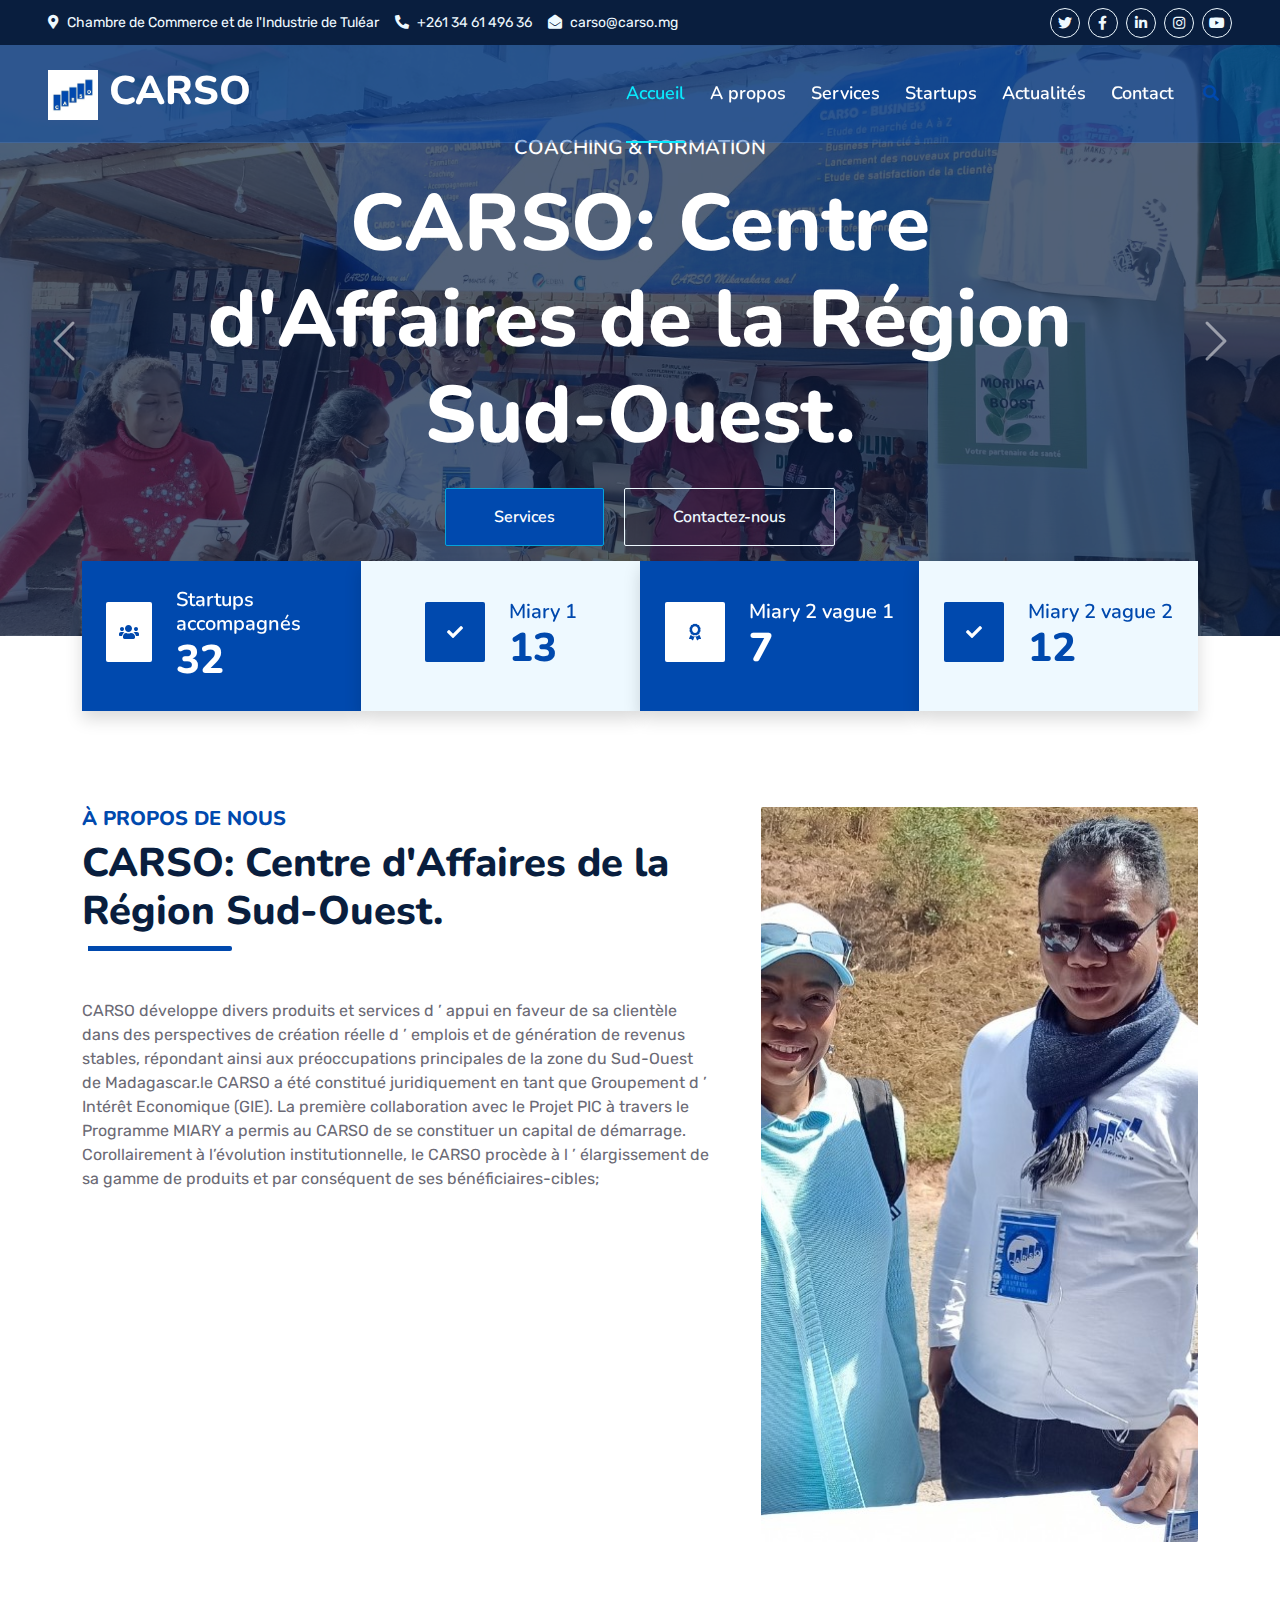
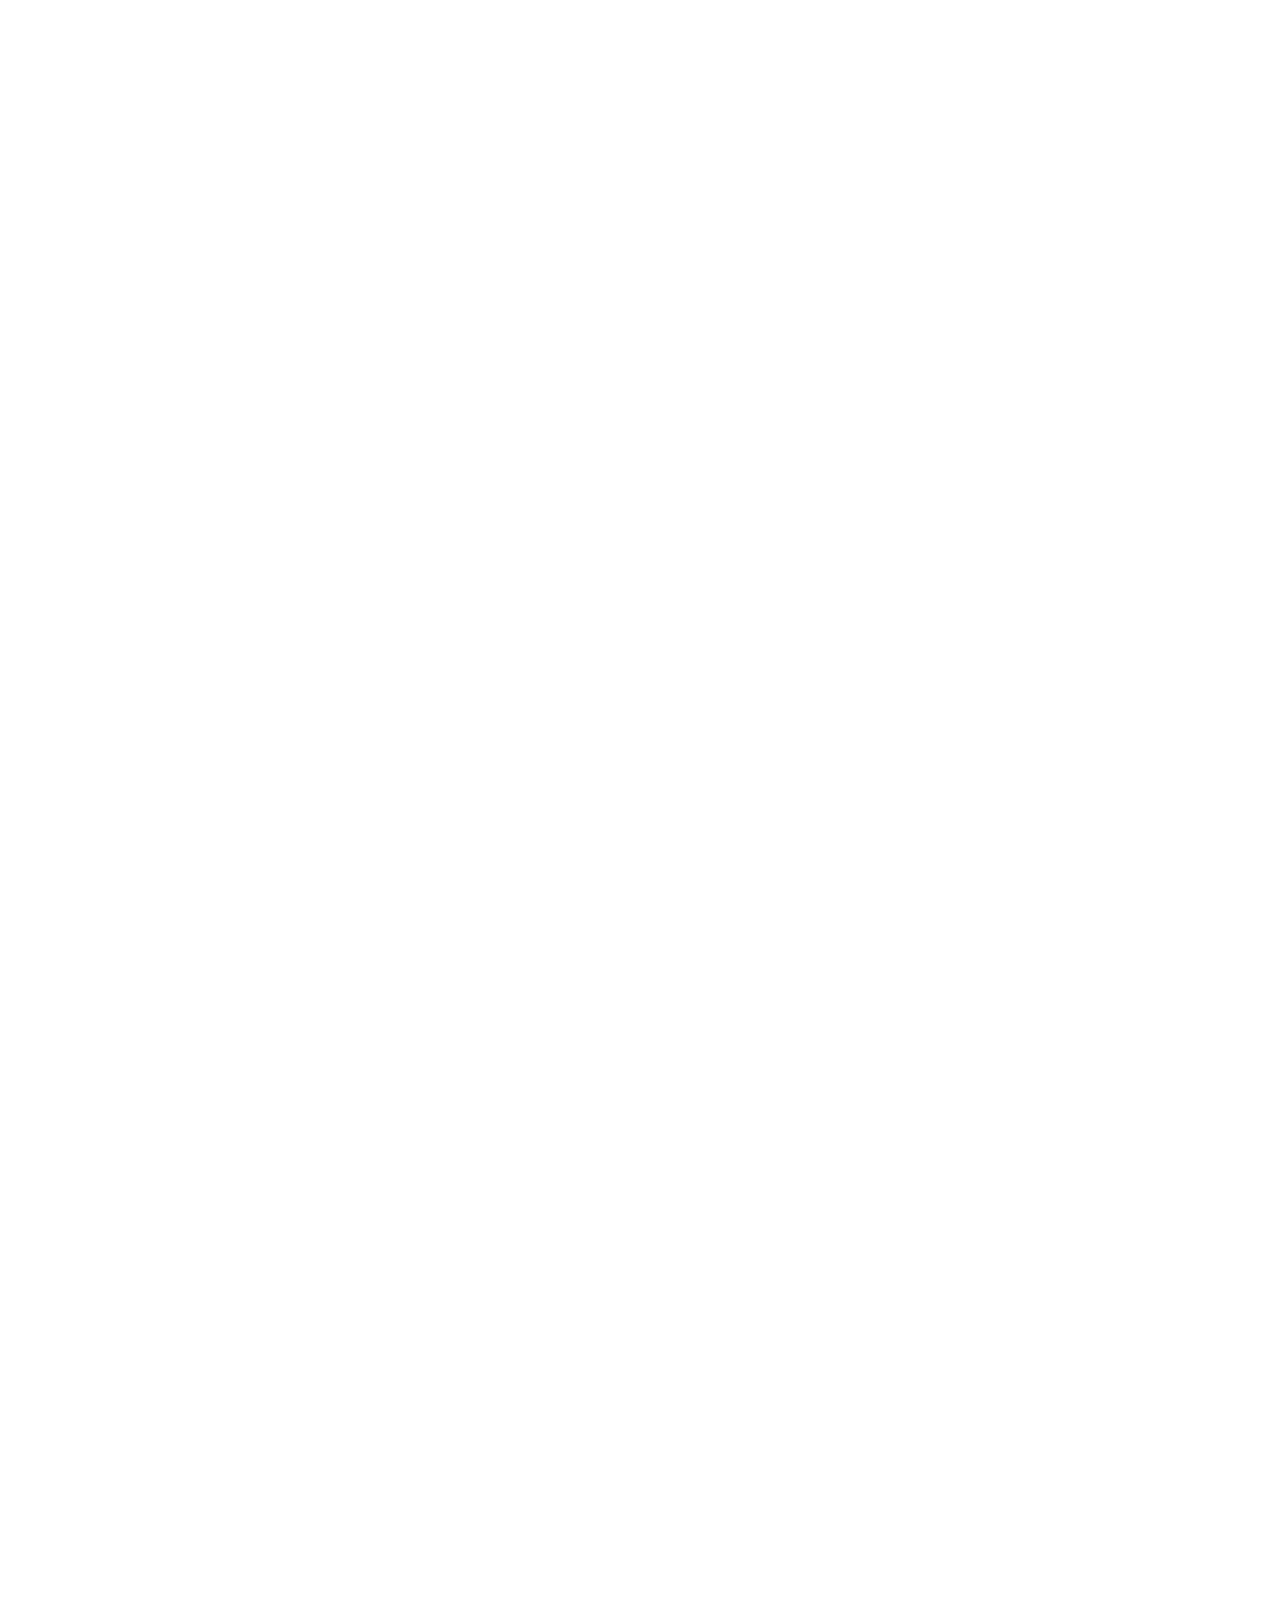
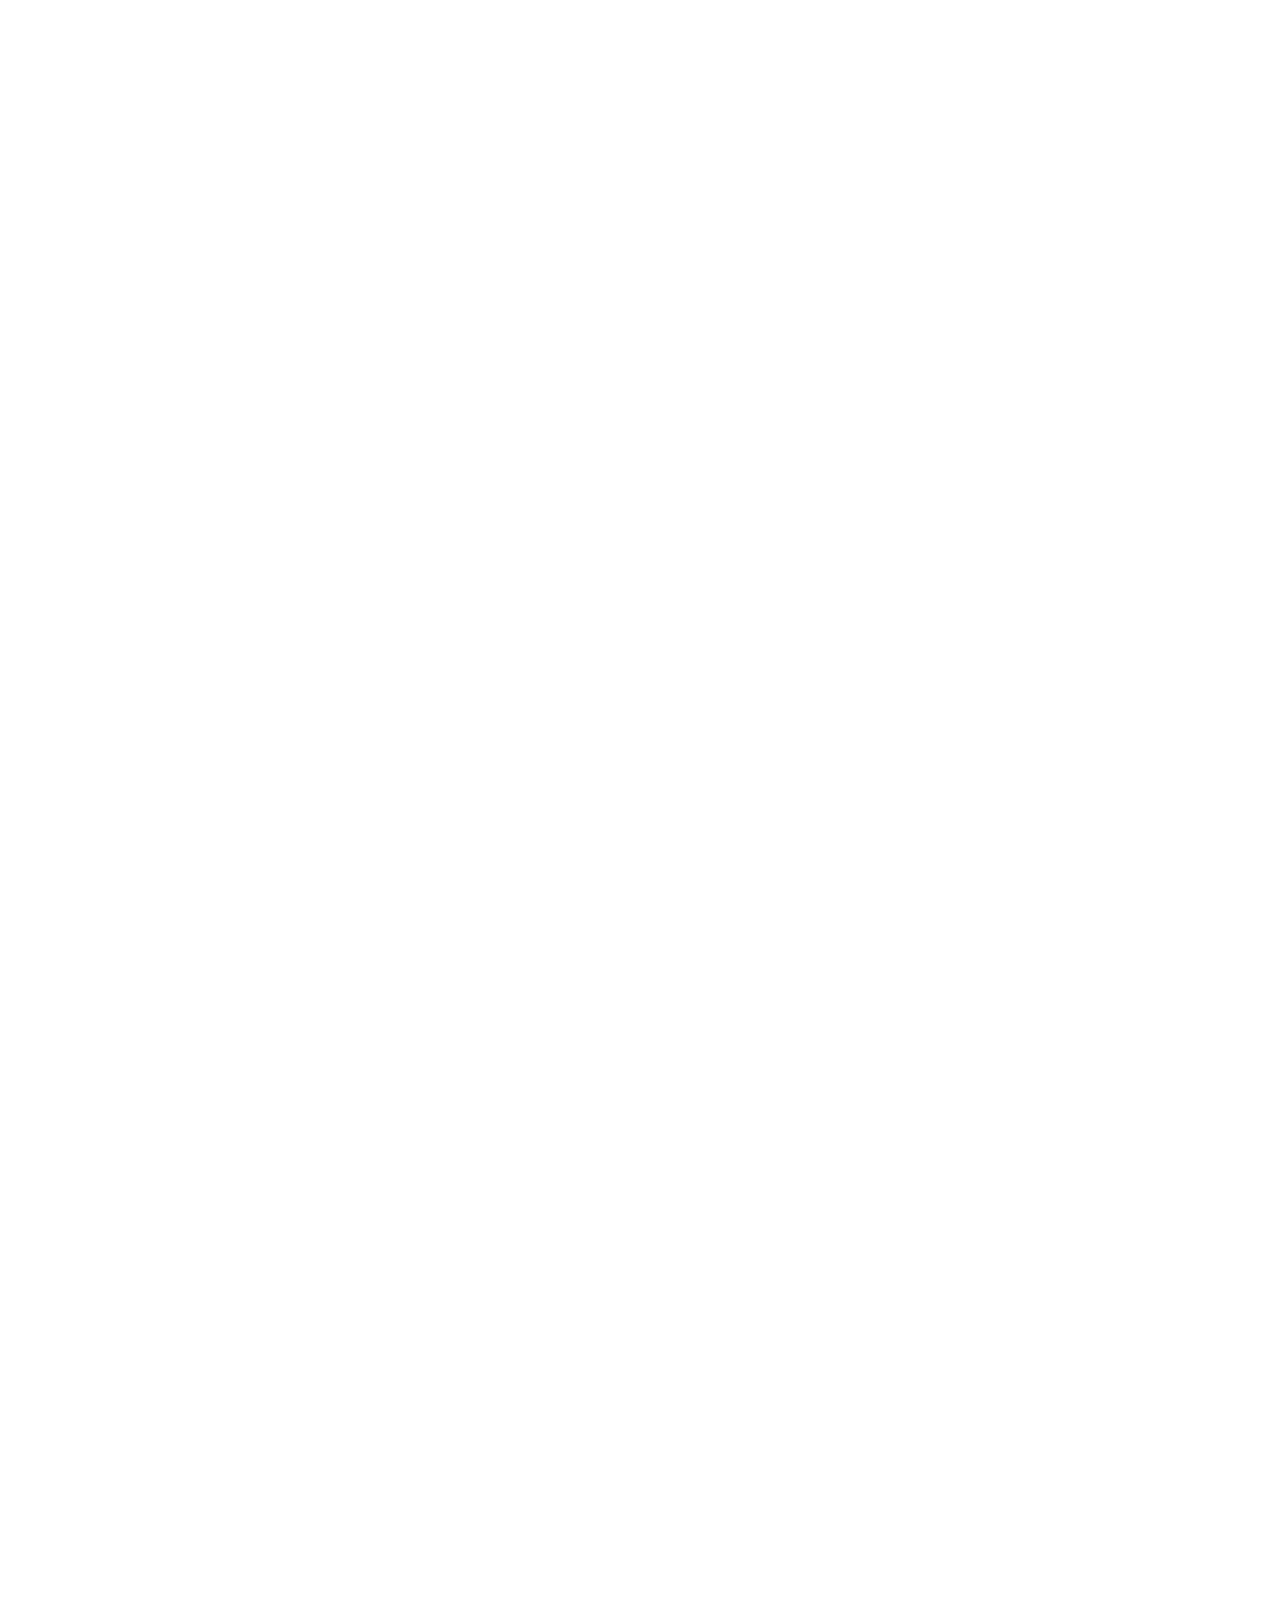
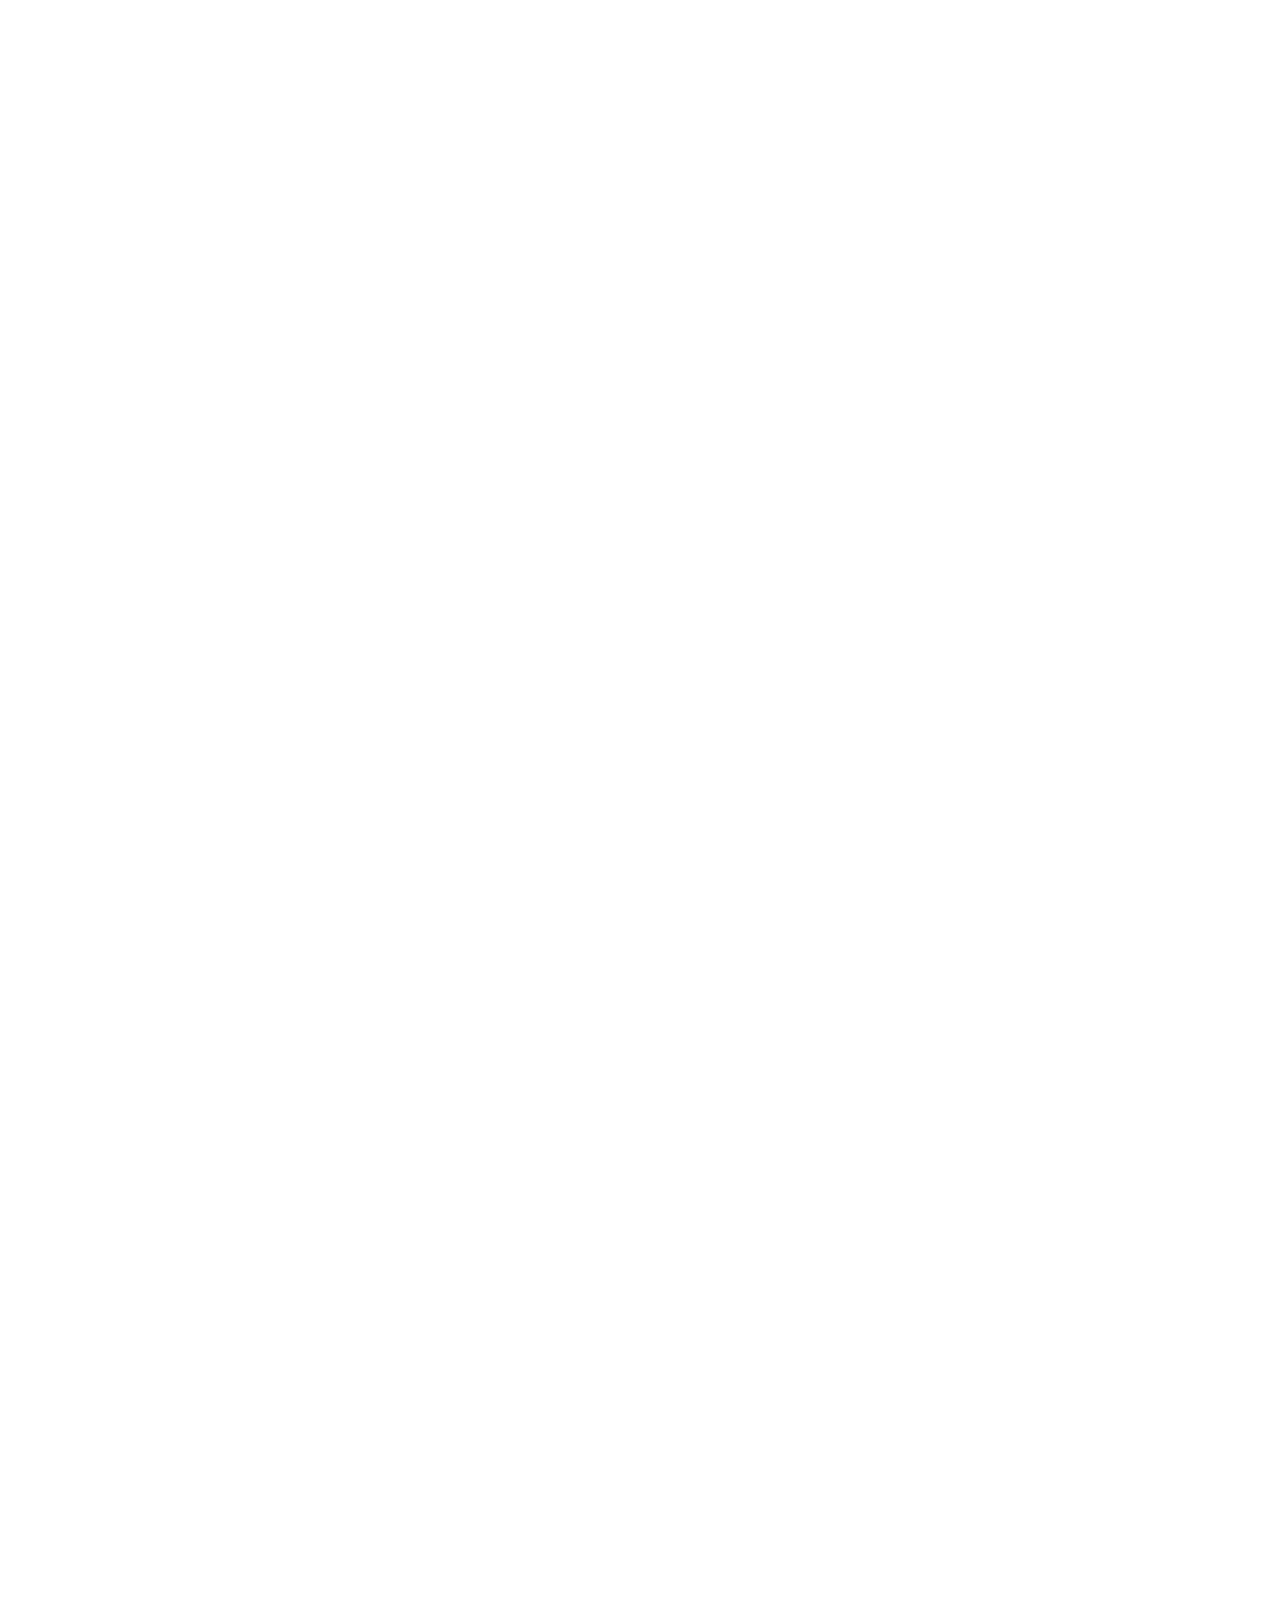
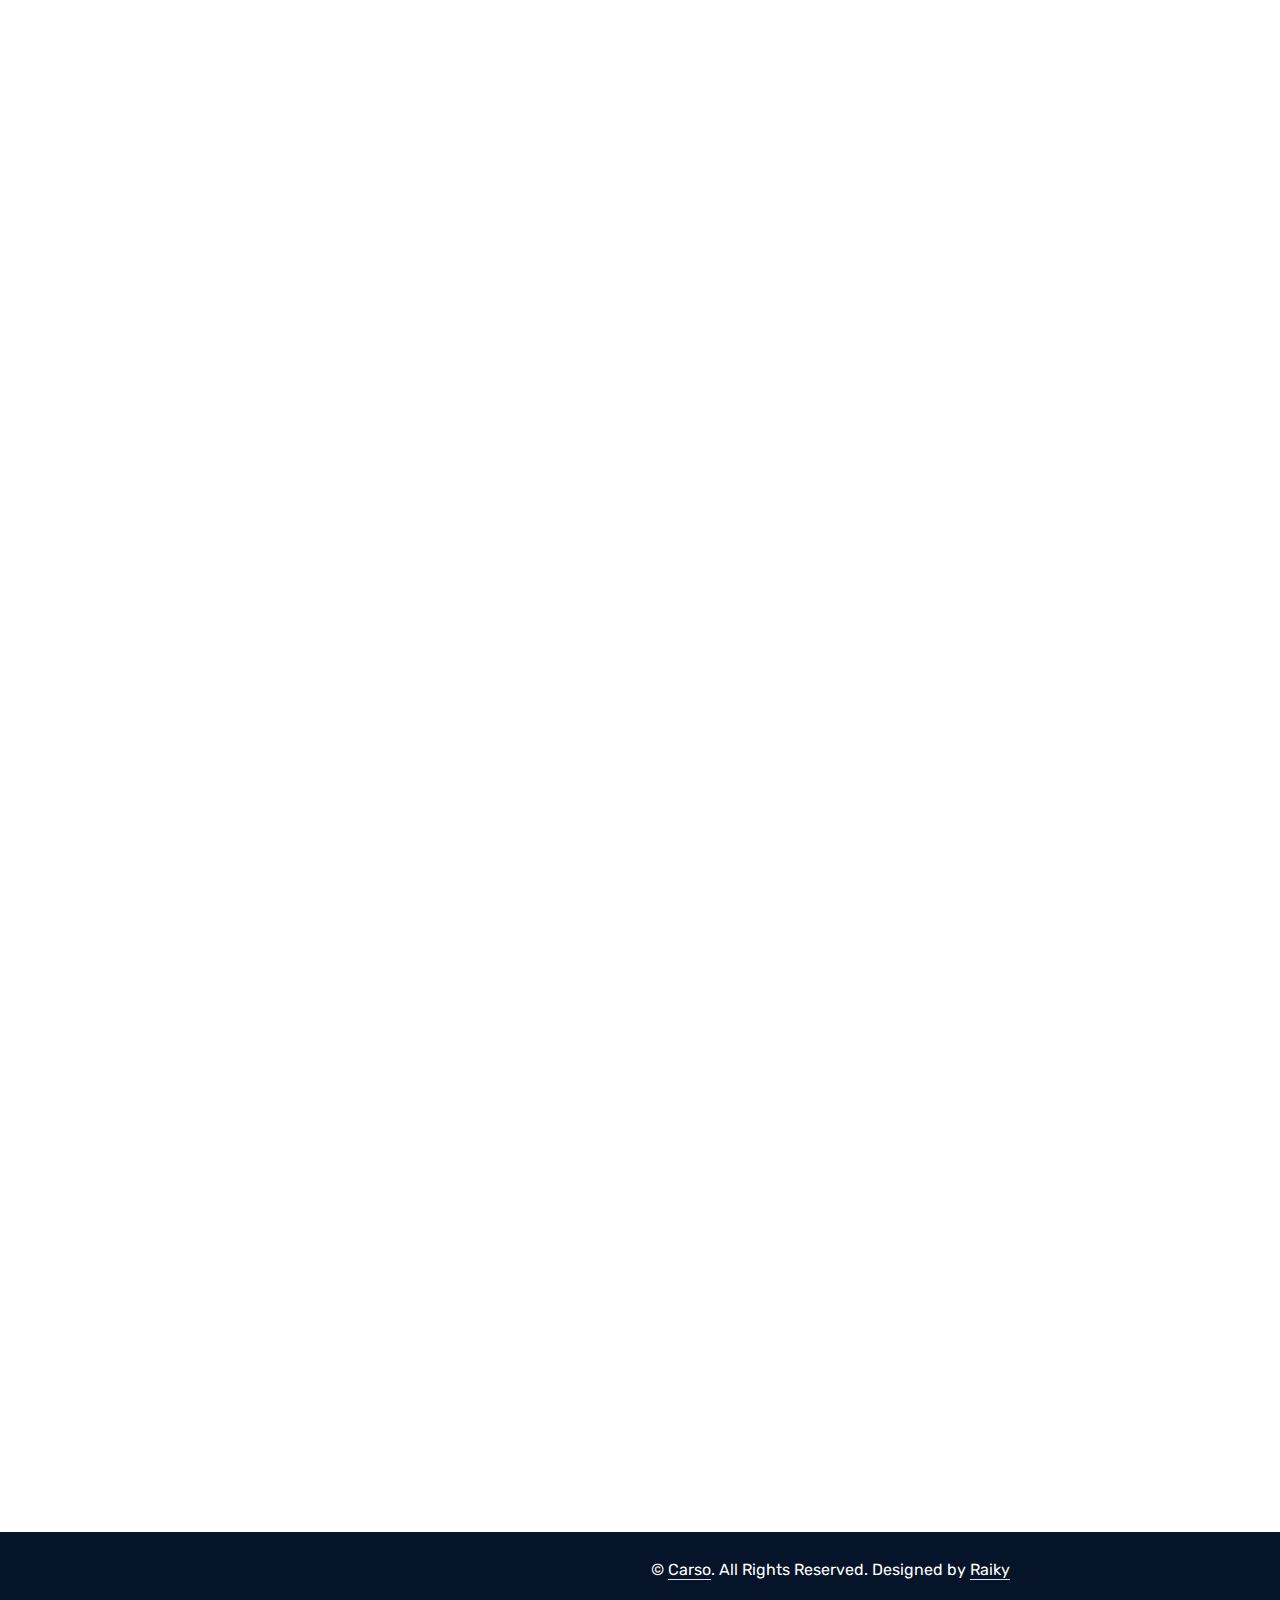
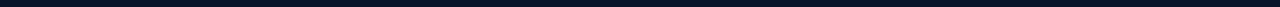
==== commit c07730e0: "video" ====
--- a/index.html
+++ b/index.html
@@ -542,51 +542,60 @@
             <div class="owl-carousel Promoteur-carousel wow fadeInUp" data-wow-delay="0.6s">
                 <div class="Promoteur-item bg-light my-4">
                     <div class="d-flex align-items-center border-bottom pt-5 pb-4 px-5">
-                        <img class="img-fluid rounded" src="img/testimonial-1.jpg" style="width: 60px; height: 60px;" >
-                        <div class="ps-4">
-                            <h4 class="text-primary mb-1">Promoteur</h4>
-                            <small class="text-uppercase">Profession</small>
+                        <img class="img-fluid rounded" src="img/avatar.jpg" style="width: 60px; height: 60px;" >
+                        <div class="ps-4">
+                            <h4 class="text-primary mb-1">ENTREPRISE RALANDISON</h4>
+                            <small class="text-uppercase">ANDRIAMBOLOLONIAINA Fetra</small>
                         </div>
                     </div>
                     <div class="pt-4 pb-5 px-5">
-                        Dolor et eos labore, stet justo sed est sed. Diam sed sed dolor stet amet eirmod eos labore diam
+                        Production de foie gras, magret, cuisse et carcasse de canard
                     </div>
                 </div>
                 <div class="Promoteur-item bg-light my-4">
                     <div class="d-flex align-items-center border-bottom pt-5 pb-4 px-5">
-                        <img class="img-fluid rounded" src="img/testimonial-2.jpg" style="width: 60px; height: 60px;" >
-                        <div class="ps-4">
-                            <h4 class="text-primary mb-1">Promoteur</h4>
-                            <small class="text-uppercase">Profession</small>
+                        <img class="img-fluid rounded" src="img/avatar.jpg" style="width: 60px; height: 60px;" >
+                        <div class="ps-4">
+                            <h4 class="text-primary mb-1">PROFAR</h4>
+                            <small class="text-uppercase">A. Jean Cher</small>
                         </div>
                     </div>
                     <div class="pt-4 pb-5 px-5">
-                        Dolor et eos labore, stet justo sed est sed. Diam sed sed dolor stet amet eirmod eos labore diam
-                    </div>
+                        Mise en place d’une unité de fabrication de farine de manioc de haute qualité à Mitsinjo Betanimena, Commune Urbaine de Tuléar, dans la Région Sud-Ouest                    </div>
                 </div>
                 <div class="Promoteur-item bg-light my-4">
                     <div class="d-flex align-items-center border-bottom pt-5 pb-4 px-5">
-                        <img class="img-fluid rounded" src="img/testimonial-3.jpg" style="width: 60px; height: 60px;" >
-                        <div class="ps-4">
-                            <h4 class="text-primary mb-1">Promoteur</h4>
-                            <small class="text-uppercase">Profession</small>
+                        <img class="img-fluid rounded" src="img/avatar.jpg" style="width: 60px; height: 60px;" >
+                        <div class="ps-4">
+                            <h4 class="text-primary mb-1">Job Position</h4>
+                            <small class="text-uppercase">BELLA R. R. Mosa</small>
                         </div>
                     </div>
                     <div class="pt-4 pb-5 px-5">
-                        Dolor et eos labore, stet justo sed est sed. Diam sed sed dolor stet amet eirmod eos labore diam
+                        Lorem ipsum dolor sit amet, consectetur adipiscing elit, sed do eiusmod tempor incididunt ut labore et dolore magna aliqua.
                     </div>
                 </div>
                 <div class="Promoteur-item bg-light my-4">
                     <div class="d-flex align-items-center border-bottom pt-5 pb-4 px-5">
-                        <img class="img-fluid rounded" src="img/testimonial-4.jpg" style="width: 60px; height: 60px;" >
-                        <div class="ps-4">
-                            <h4 class="text-primary mb-1">Promoteur</h4>
-                            <small class="text-uppercase">Profession</small>
+                        <img class="img-fluid rounded" src="img/hansia.jpg" style="width: 60px; height: 60px;" >
+                        <div class="ps-4">
+                            <h4 class="text-primary mb-1">Moringa Boost Organic</h4>
+                            <small class="text-uppercase">BEMANANJARA Hansia</small>
                         </div>
                     </div>
                     <div class="pt-4 pb-5 px-5">
-                        Dolor et eos labore, stet justo sed est sed. Diam sed sed dolor stet amet eirmod eos labore diam
-                    </div>
+                        MORINGA DU SUD: Transformation de feuilles de Moringa en produits finis                    </div>
+                </div>
+                <div class="Promoteur-item bg-light my-4">
+                    <div class="d-flex align-items-center border-bottom pt-5 pb-4 px-5">
+                        <img class="img-fluid rounded" src="img/hansia.jpg" style="width: 60px; height: 60px;" >
+                        <div class="ps-4">
+                            <h4 class="text-primary mb-1">Moringa Boost Organic</h4>
+                            <small class="text-uppercase">BEMANANJARA Hansia</small>
+                        </div>
+                    </div>
+                    <div class="pt-4 pb-5 px-5">
+                        MORINGA DU SUD: Transformation de feuilles de Moringa en produits finis                    </div>
                 </div>
             </div>
         </div>
@@ -706,6 +715,19 @@
         </div>
     </div>
     <!-- Team End -->
+    
+    <!-- Video Start -->
+    <div class="container-fluid py-5 wow fadeInUp" data-wow-delay="0.1s">
+        <div class="container py-5">
+            <div class="section-title text-center position-relative pb-3 mb-5 mx-auto" style="max-width: 600px;">
+                <h5 class="fw-bold text-primary text-uppercase">Video</h5>
+            </div>
+            <div class="container text-center">
+            <iframe width="1000" height="500" src="https://www.youtube-nocookie.com/embed/BVR9CetLZe4" title="YouTube video player" frameborder="0" allow="accelerometer; autoplay; clipboard-write; encrypted-media; gyroscope; picture-in-picture; web-share" allowfullscreen></iframe>
+        </div>
+        </div>
+    </div>
+    <!-- Video End -->
 
 
     <!-- Blog Start -->
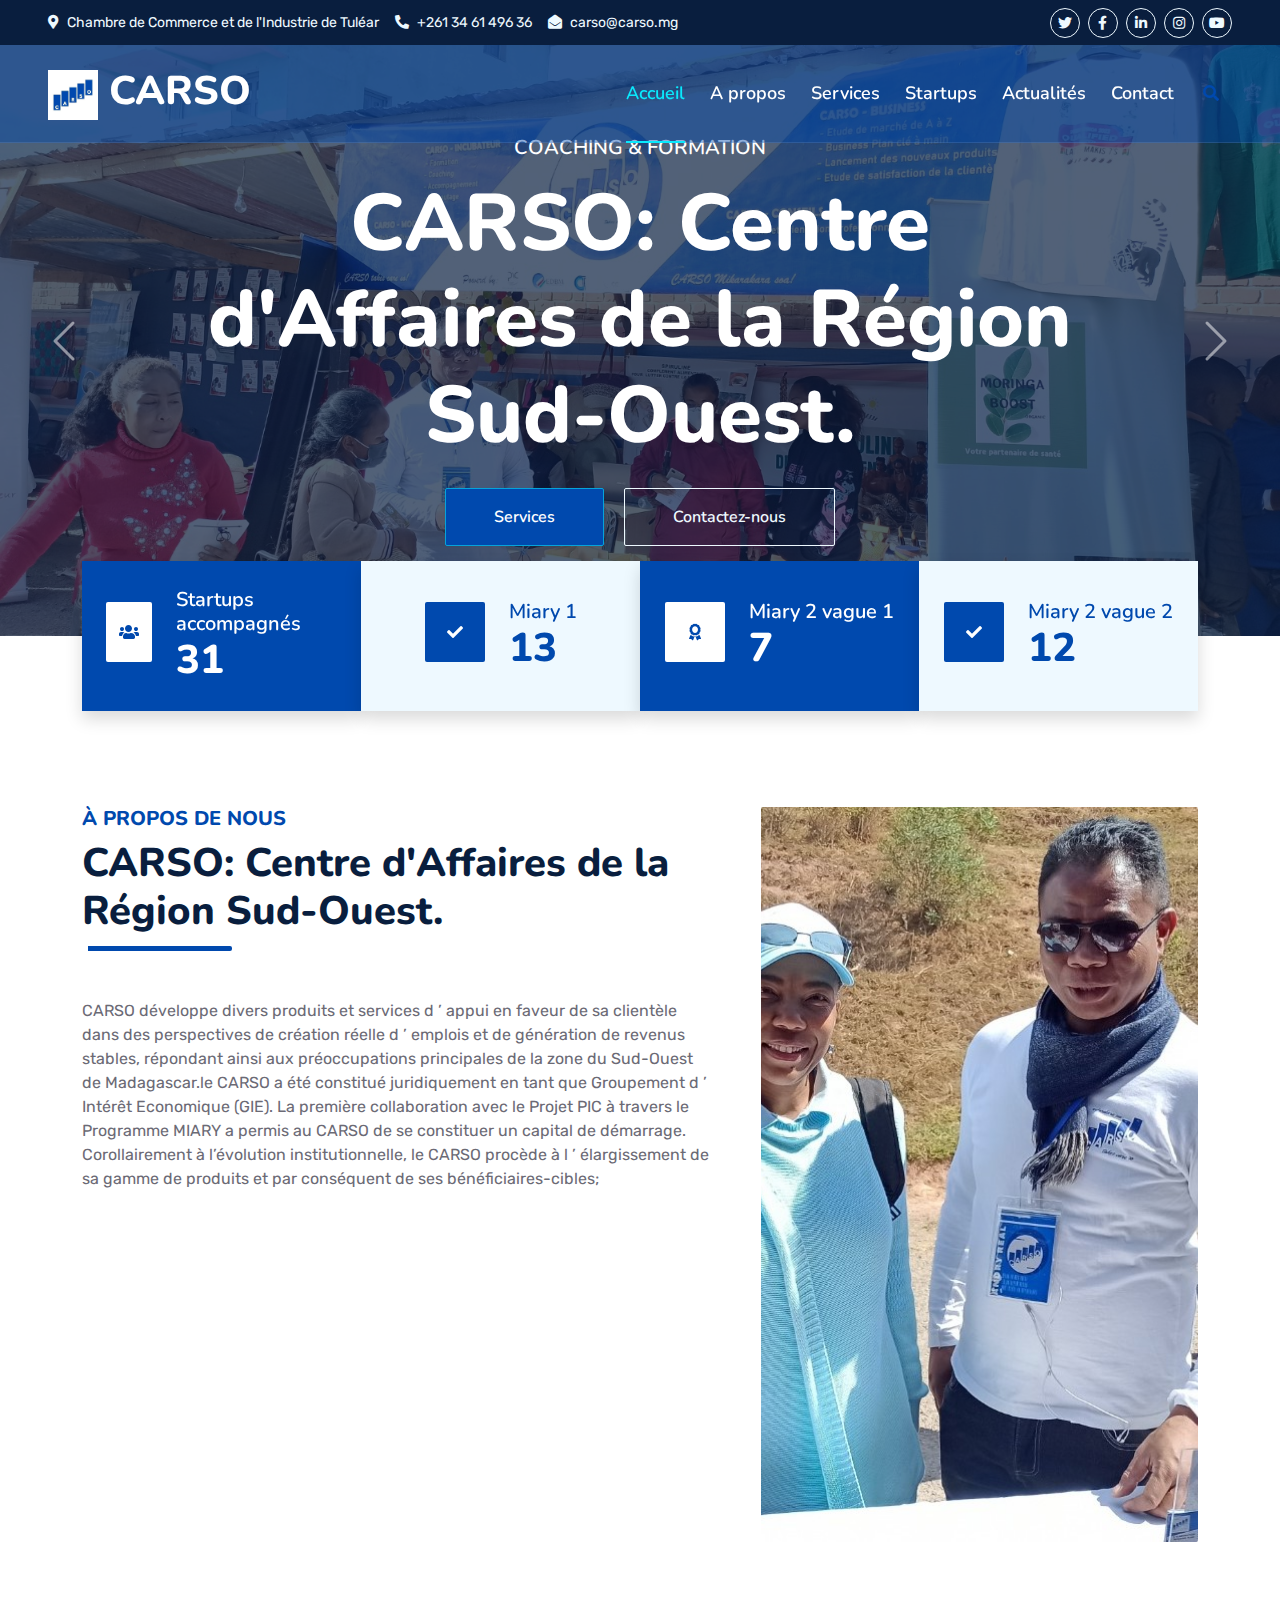
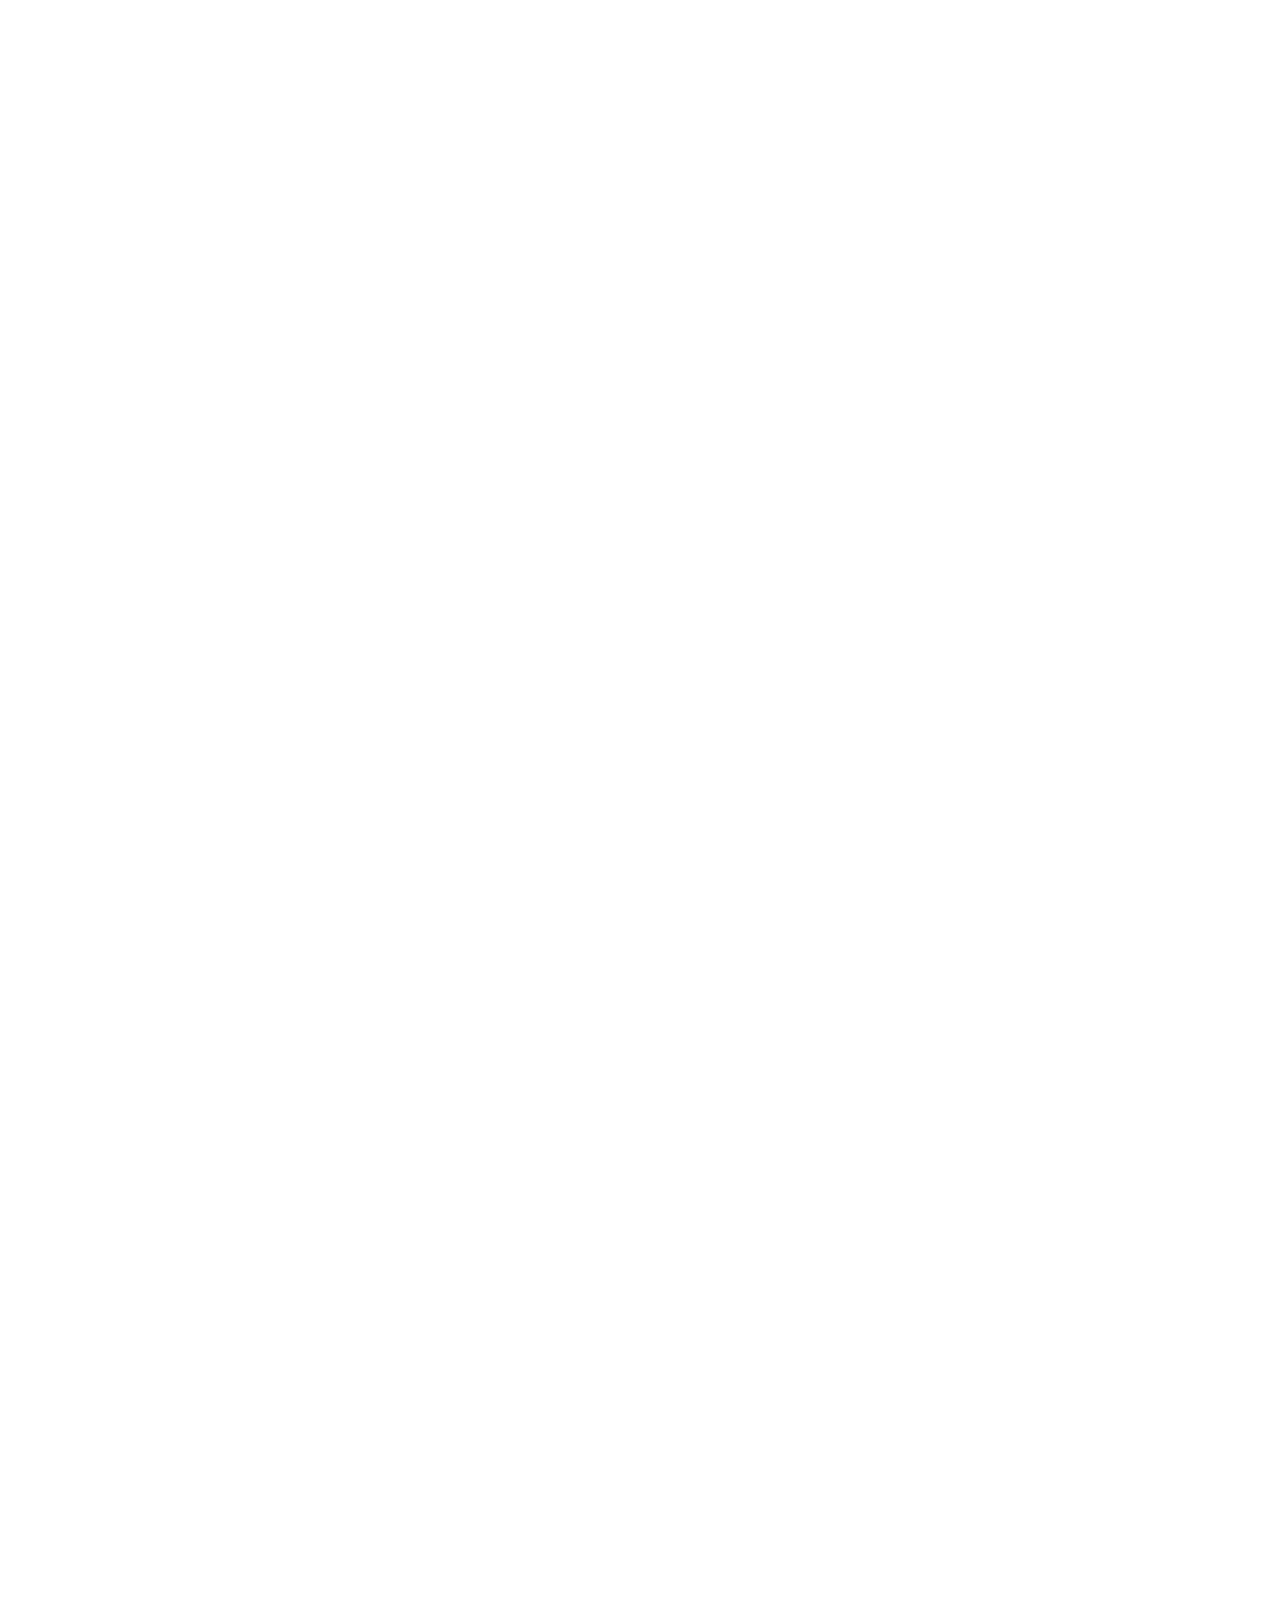
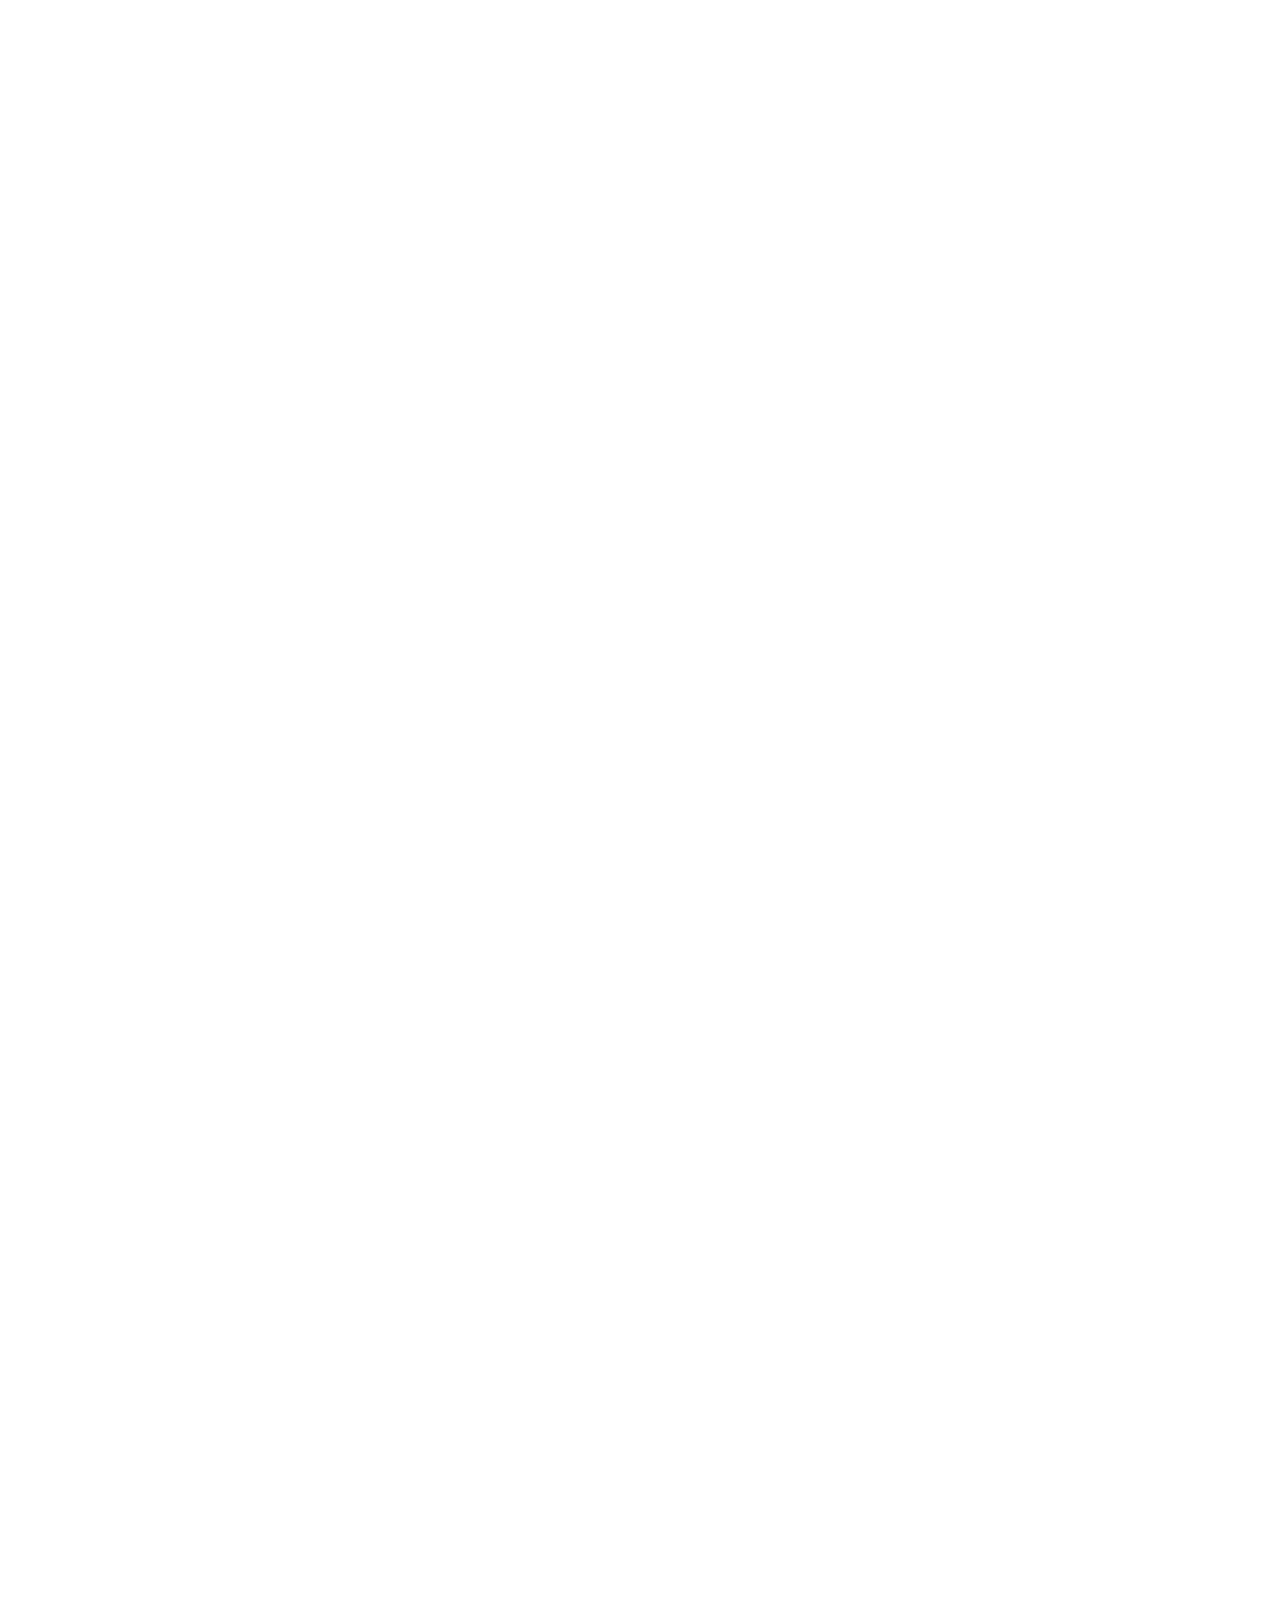
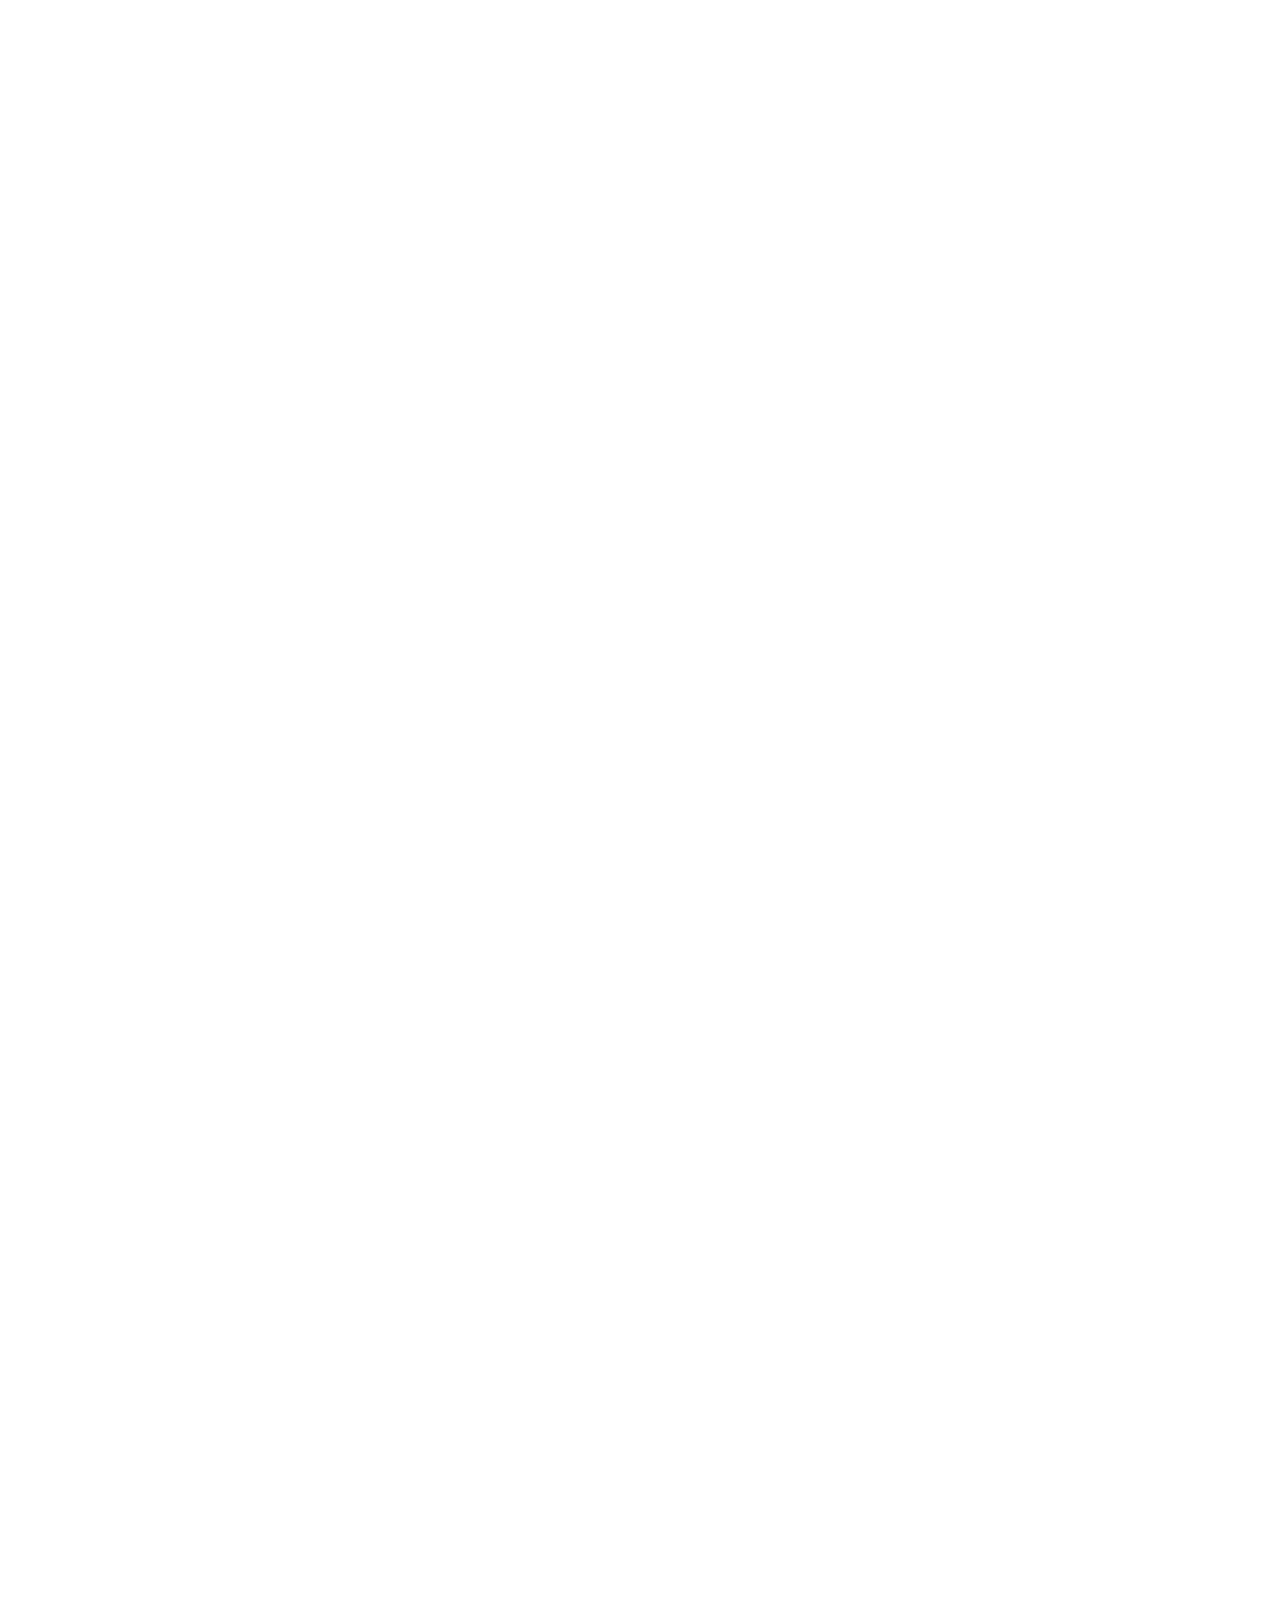
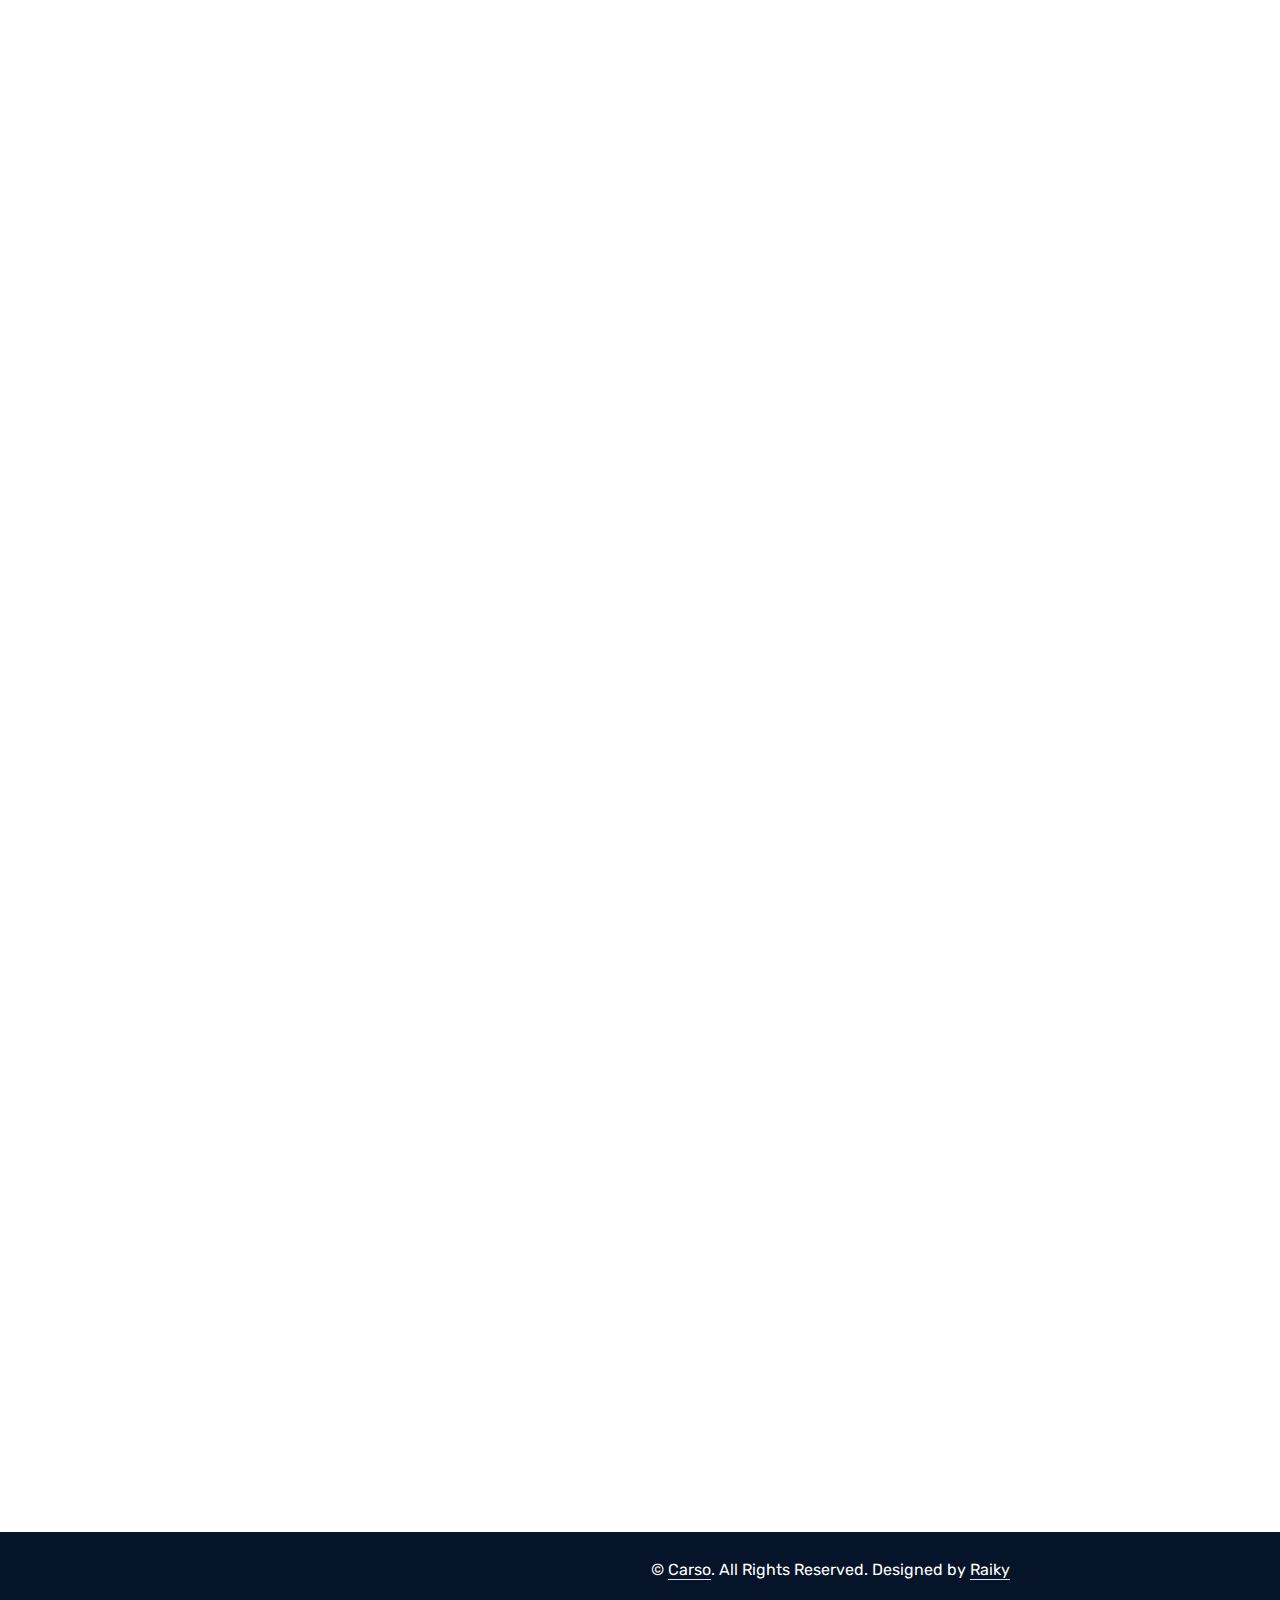
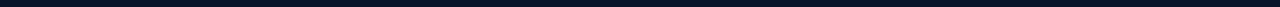
==== commit bfba394c: "mini modification" ====
--- a/index.html
+++ b/index.html
@@ -715,7 +715,7 @@
         </div>
     </div>
     <!-- Team End -->
-    
+
     <!-- Video Start -->
     <div class="container-fluid py-5 wow fadeInUp" data-wow-delay="0.1s">
         <div class="container py-5">
@@ -723,7 +723,7 @@
                 <h5 class="fw-bold text-primary text-uppercase">Video</h5>
             </div>
             <div class="container text-center">
-            <iframe width="1000" height="500" src="https://www.youtube-nocookie.com/embed/BVR9CetLZe4" title="YouTube video player" frameborder="0" allow="accelerometer; autoplay; clipboard-write; encrypted-media; gyroscope; picture-in-picture; web-share" allowfullscreen></iframe>
+            <iframe width="100%" height="500" src="https://www.youtube-nocookie.com/embed/BVR9CetLZe4" title="YouTube video player" frameborder="0" allow="accelerometer; autoplay; clipboard-write; encrypted-media; gyroscope; picture-in-picture; web-share" allowfullscreen></iframe>
         </div>
         </div>
     </div>
@@ -746,7 +746,7 @@
                         </div>
                         <div class="p-4">
                             <div class="d-flex mb-3">
-                                <small class="me-3"><i class="far fa-user text-primary me-2"></i>John Doe</small>
+                                <small class="me-3"><i class="far fa-user text-primary me-2"></i>Carso</small>
                                 <small><i class="far fa-calendar-alt text-primary me-2"></i>01 Jan, 2045</small>
                             </div>
                             <h4 class="mb-3">Formation</h4>
@@ -763,7 +763,7 @@
                         </div>
                         <div class="p-4">
                             <div class="d-flex mb-3">
-                                <small class="me-3"><i class="far fa-user text-primary me-2"></i>John Doe</small>
+                                <small class="me-3"><i class="far fa-user text-primary me-2"></i>Carso</small>
                                 <small><i class="far fa-calendar-alt text-primary me-2"></i>01 Jan, 2045</small>
                             </div>
                             <h4 class="mb-3">Formation</h4>
@@ -780,7 +780,7 @@
                         </div>
                         <div class="p-4">
                             <div class="d-flex mb-3">
-                                <small class="me-3"><i class="far fa-user text-primary me-2"></i>John Doe</small>
+                                <small class="me-3"><i class="far fa-user text-primary me-2"></i>Carso</small>
                                 <small><i class="far fa-calendar-alt text-primary me-2"></i>01 Jan, 2045</small>
                             </div>
                             <h4 class="mb-3">Formation</h4>
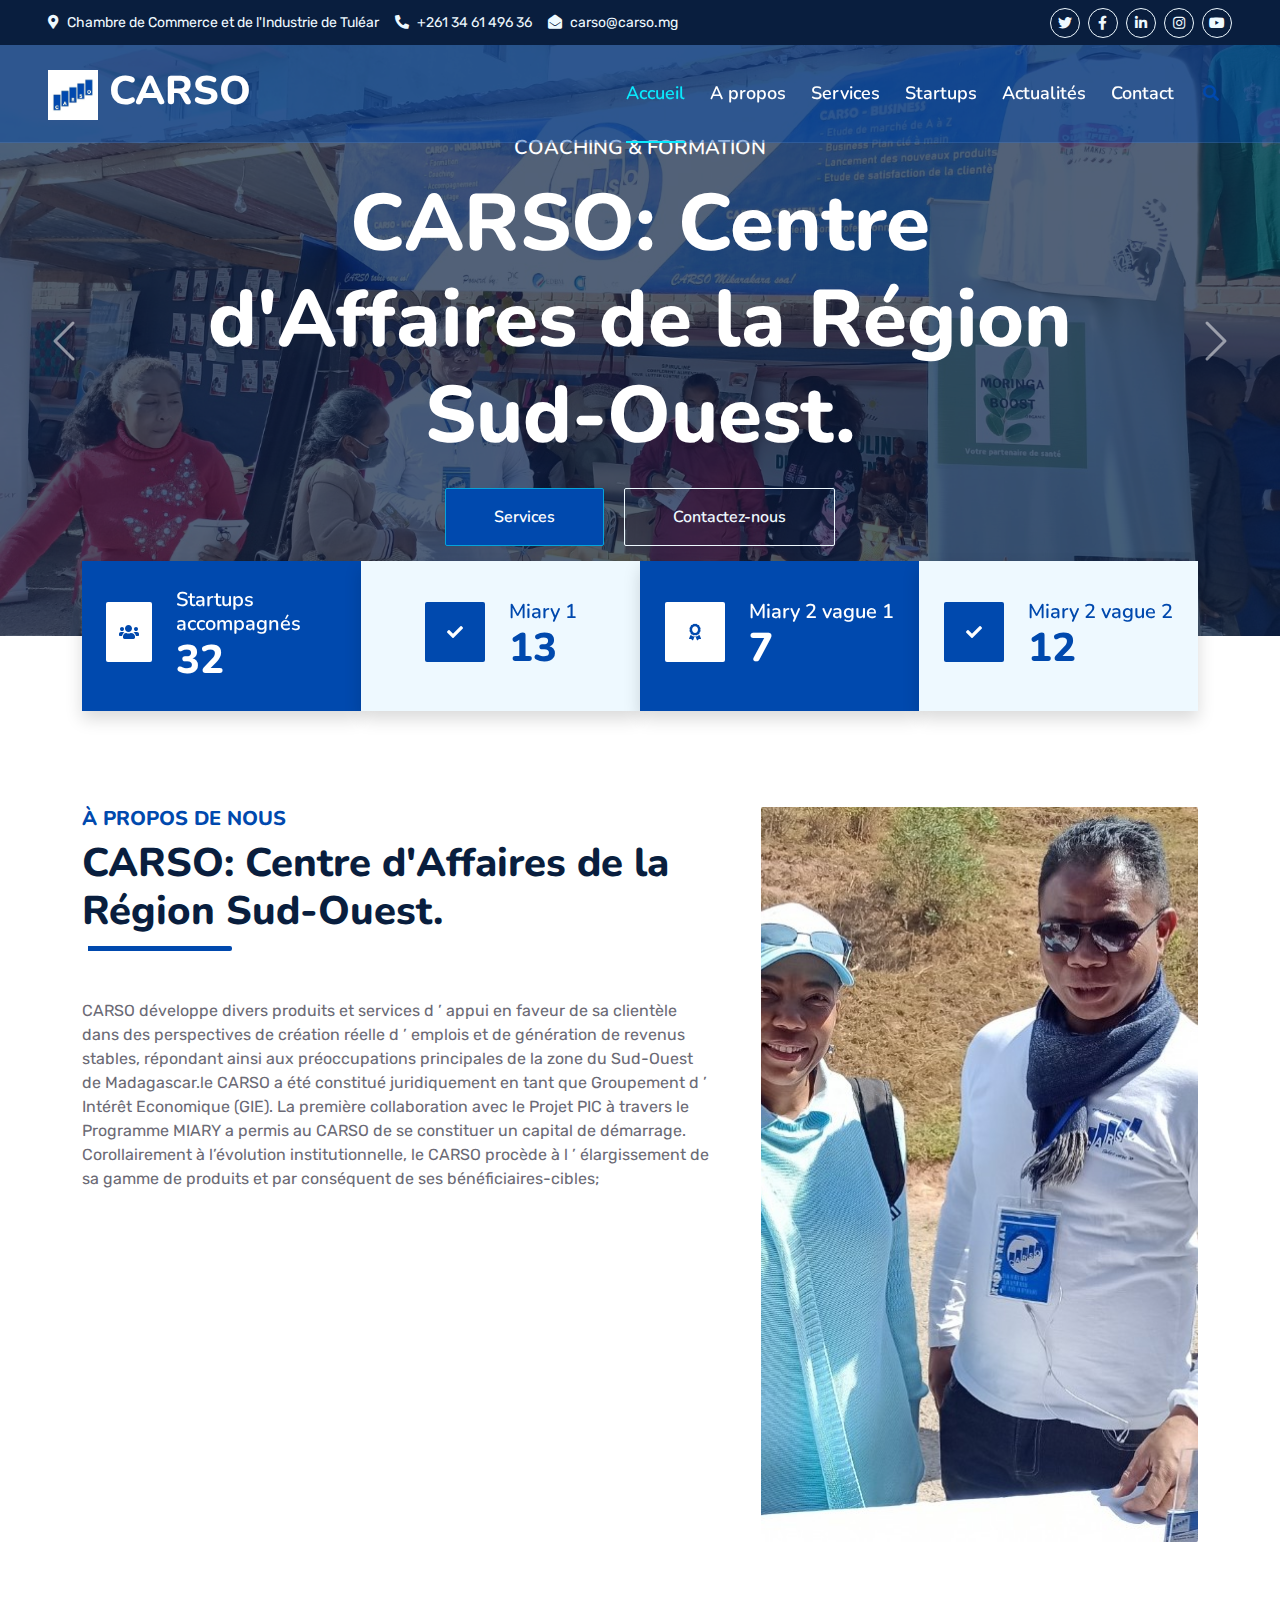
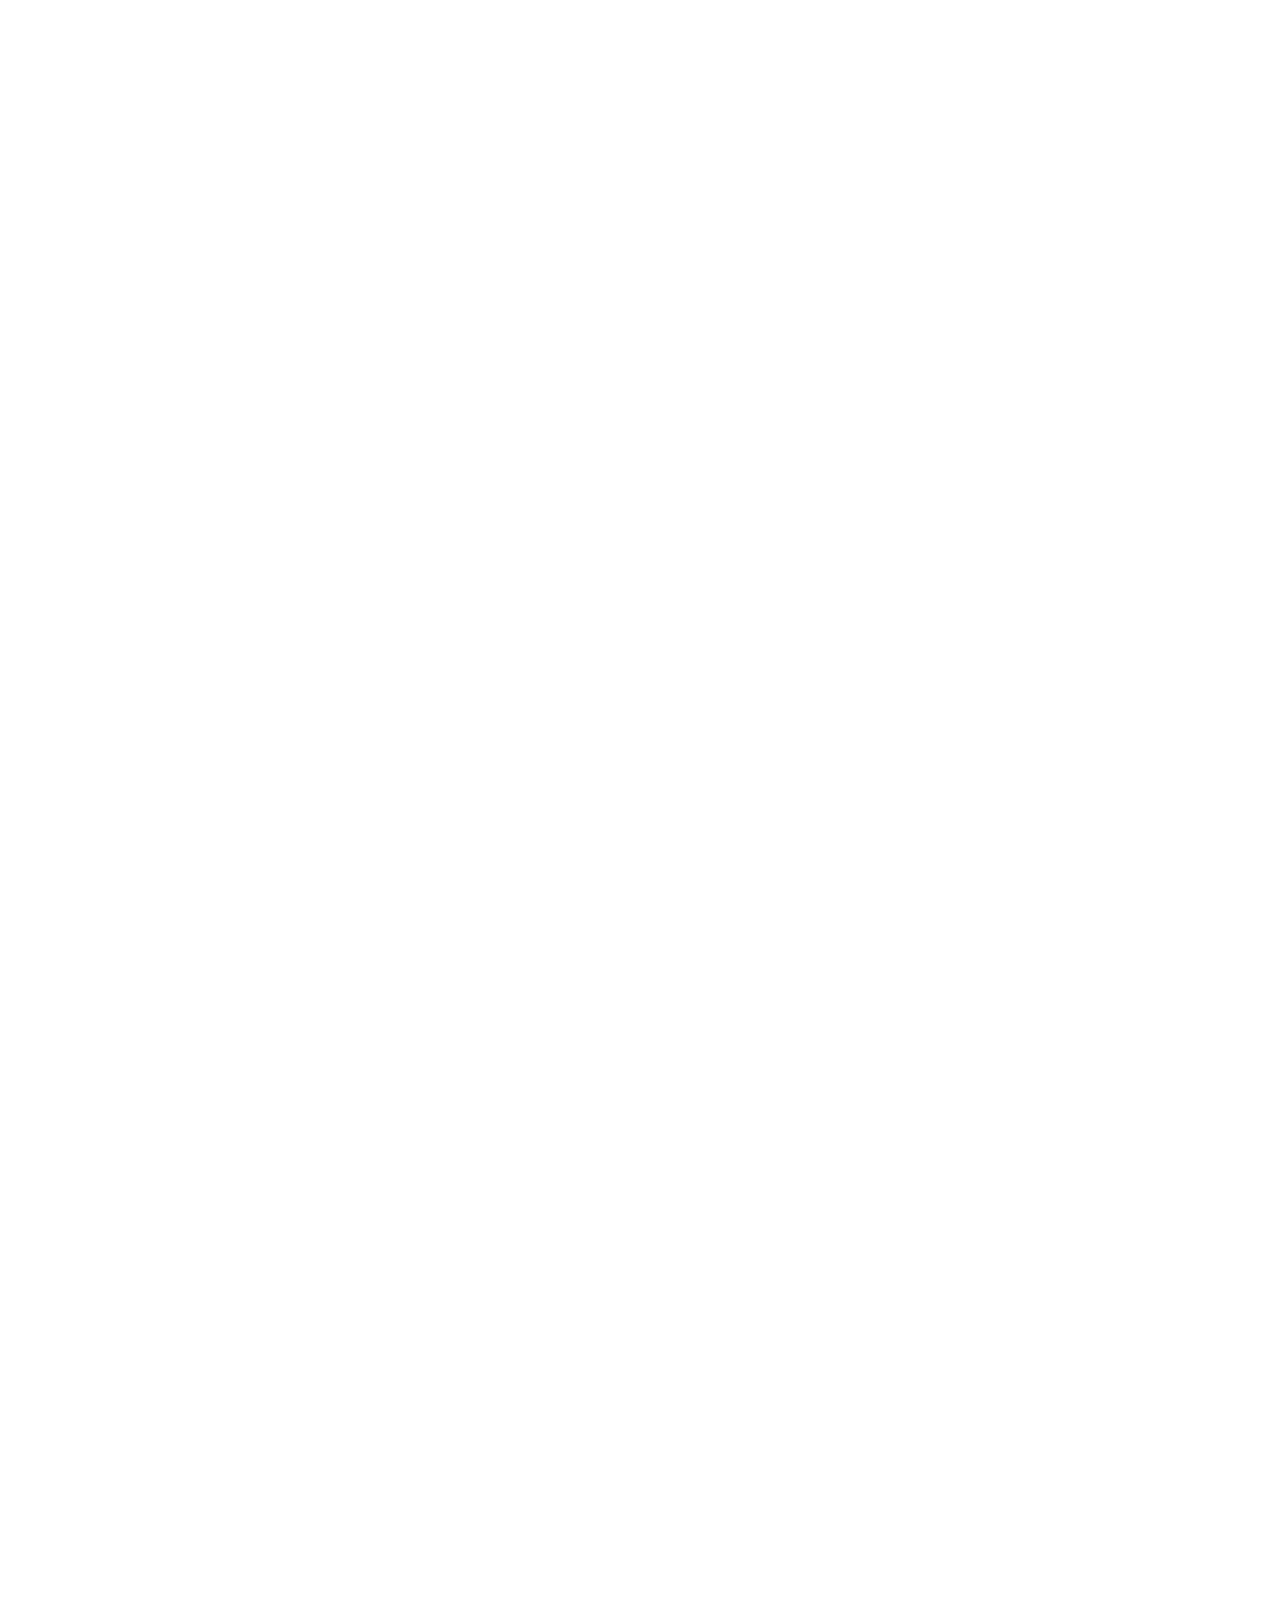
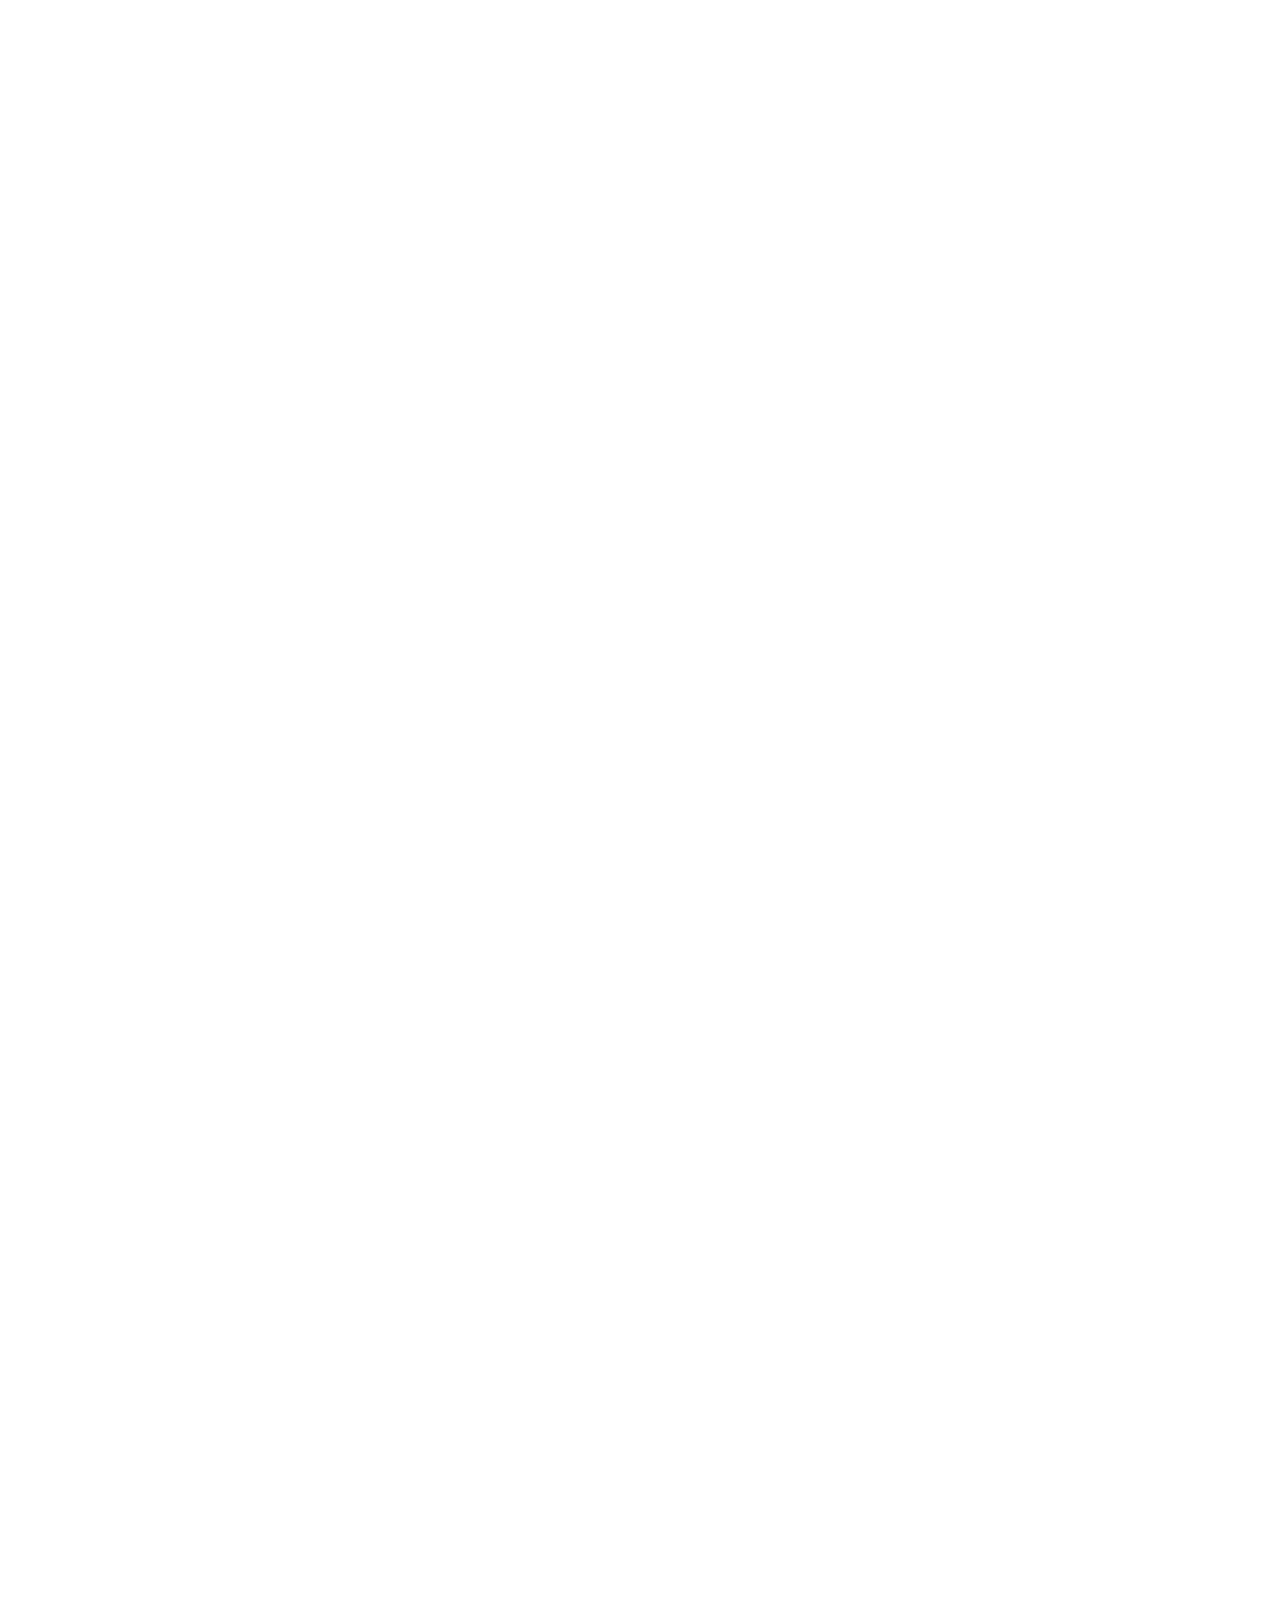
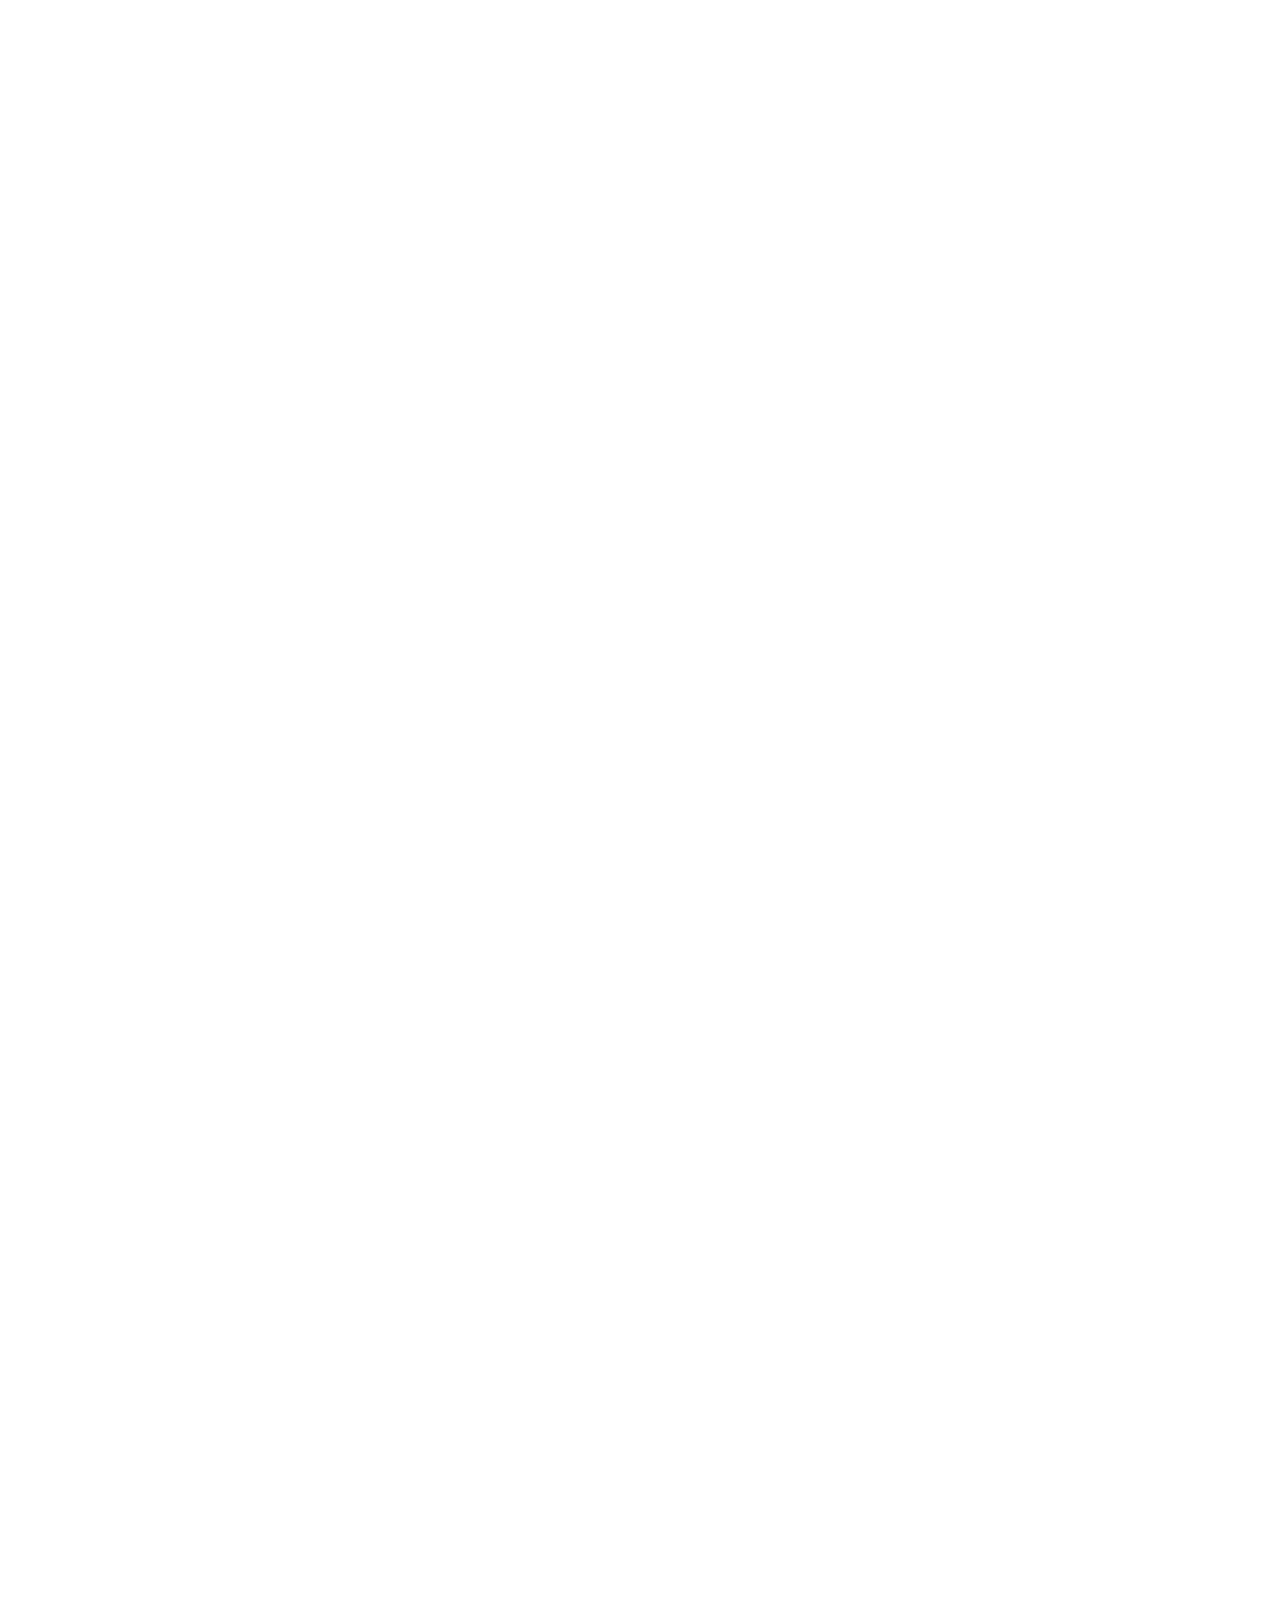
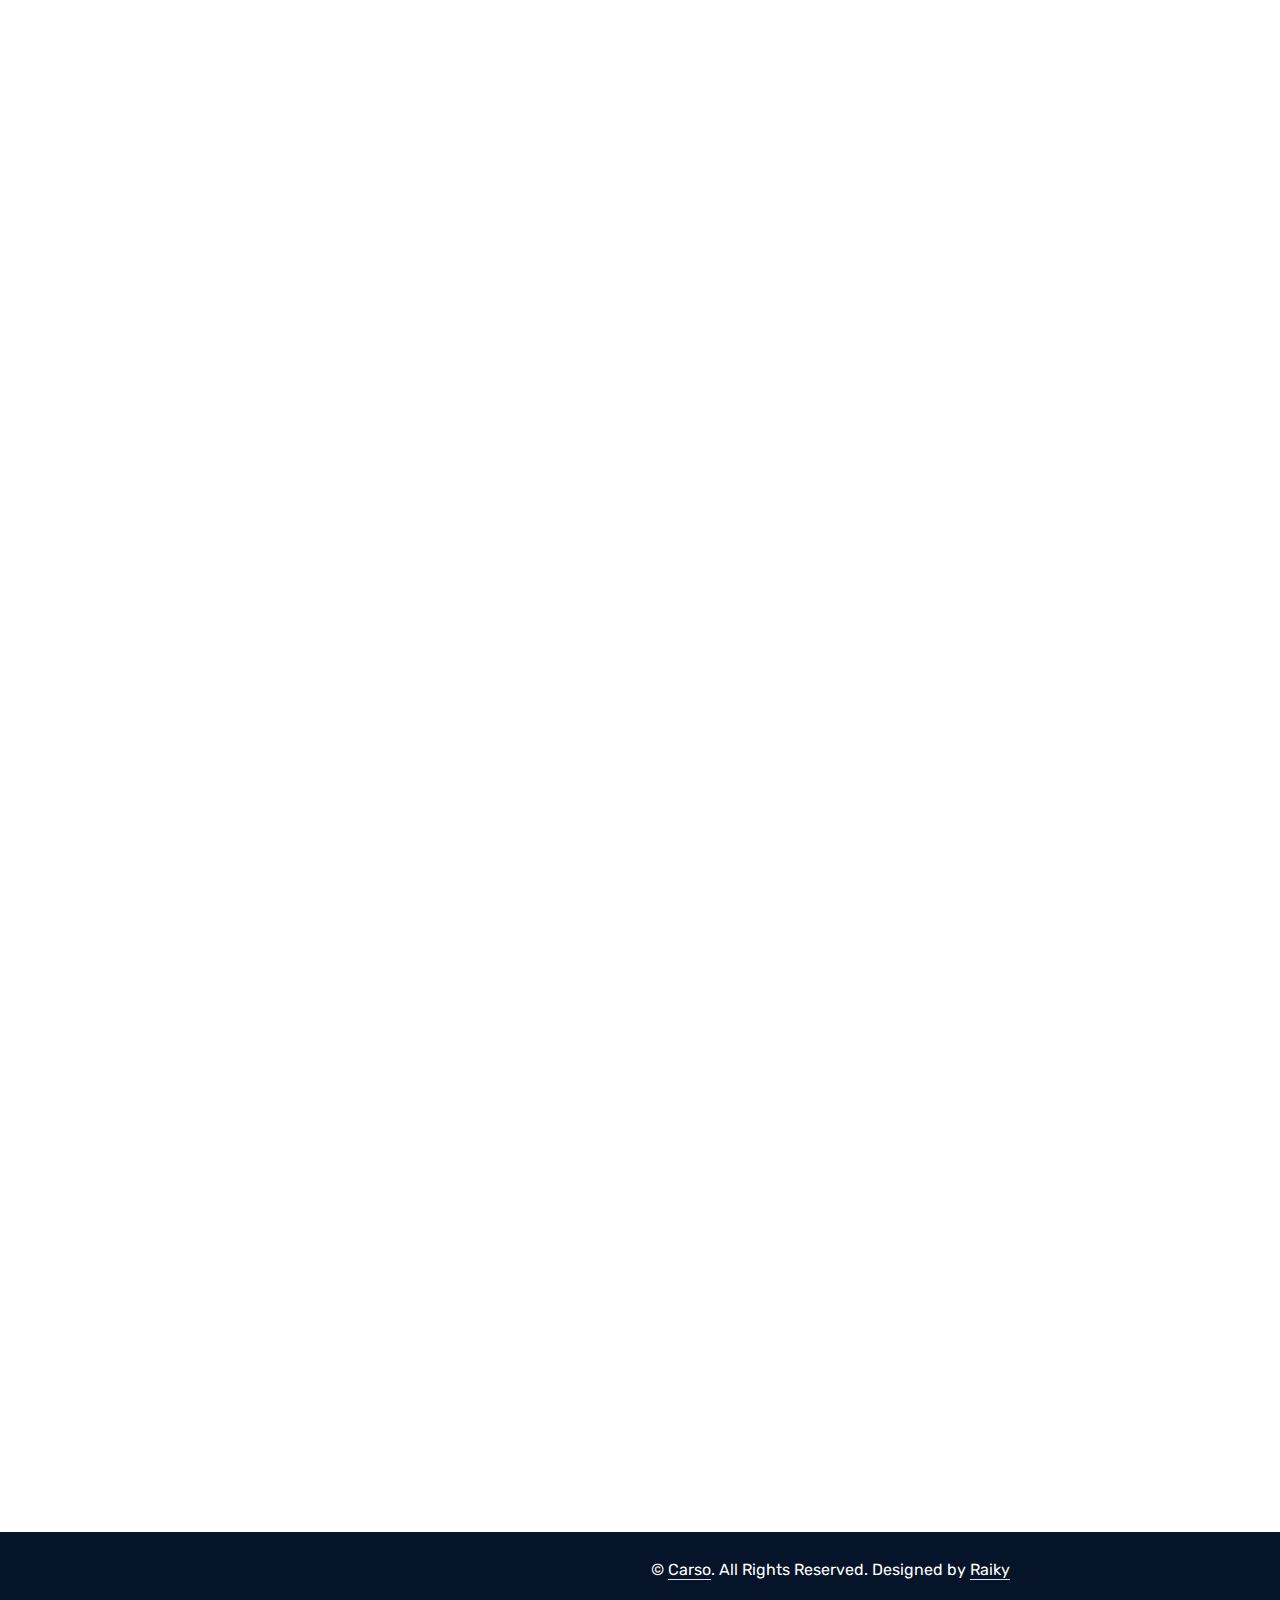
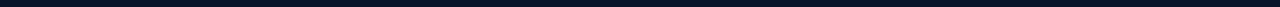
==== commit 7d7ed2fe: "Video service" ====
--- a/index.html
+++ b/index.html
@@ -747,7 +747,7 @@
                         <div class="p-4">
                             <div class="d-flex mb-3">
                                 <small class="me-3"><i class="far fa-user text-primary me-2"></i>Carso</small>
-                                <small><i class="far fa-calendar-alt text-primary me-2"></i>01 Jan, 2045</small>
+                                <small><i class="far fa-calendar-alt text-primary me-2"></i>01 Jan, 2022</small>
                             </div>
                             <h4 class="mb-3">Formation</h4>
                             <p>La réalisation d'une formation et d'un atelier ...</p>
@@ -764,7 +764,7 @@
                         <div class="p-4">
                             <div class="d-flex mb-3">
                                 <small class="me-3"><i class="far fa-user text-primary me-2"></i>Carso</small>
-                                <small><i class="far fa-calendar-alt text-primary me-2"></i>01 Jan, 2045</small>
+                                <small><i class="far fa-calendar-alt text-primary me-2"></i>01 Jan, 2022</small>
                             </div>
                             <h4 class="mb-3">Formation</h4>
                             <p>La réalisation d'une formation et d'un atelier ...</p>
@@ -781,7 +781,7 @@
                         <div class="p-4">
                             <div class="d-flex mb-3">
                                 <small class="me-3"><i class="far fa-user text-primary me-2"></i>Carso</small>
-                                <small><i class="far fa-calendar-alt text-primary me-2"></i>01 Jan, 2045</small>
+                                <small><i class="far fa-calendar-alt text-primary me-2"></i>01 Jan, 2022</small>
                             </div>
                             <h4 class="mb-3">Formation</h4>
                             <p>La réalisation d'une formation et d'un atelier ...</p>
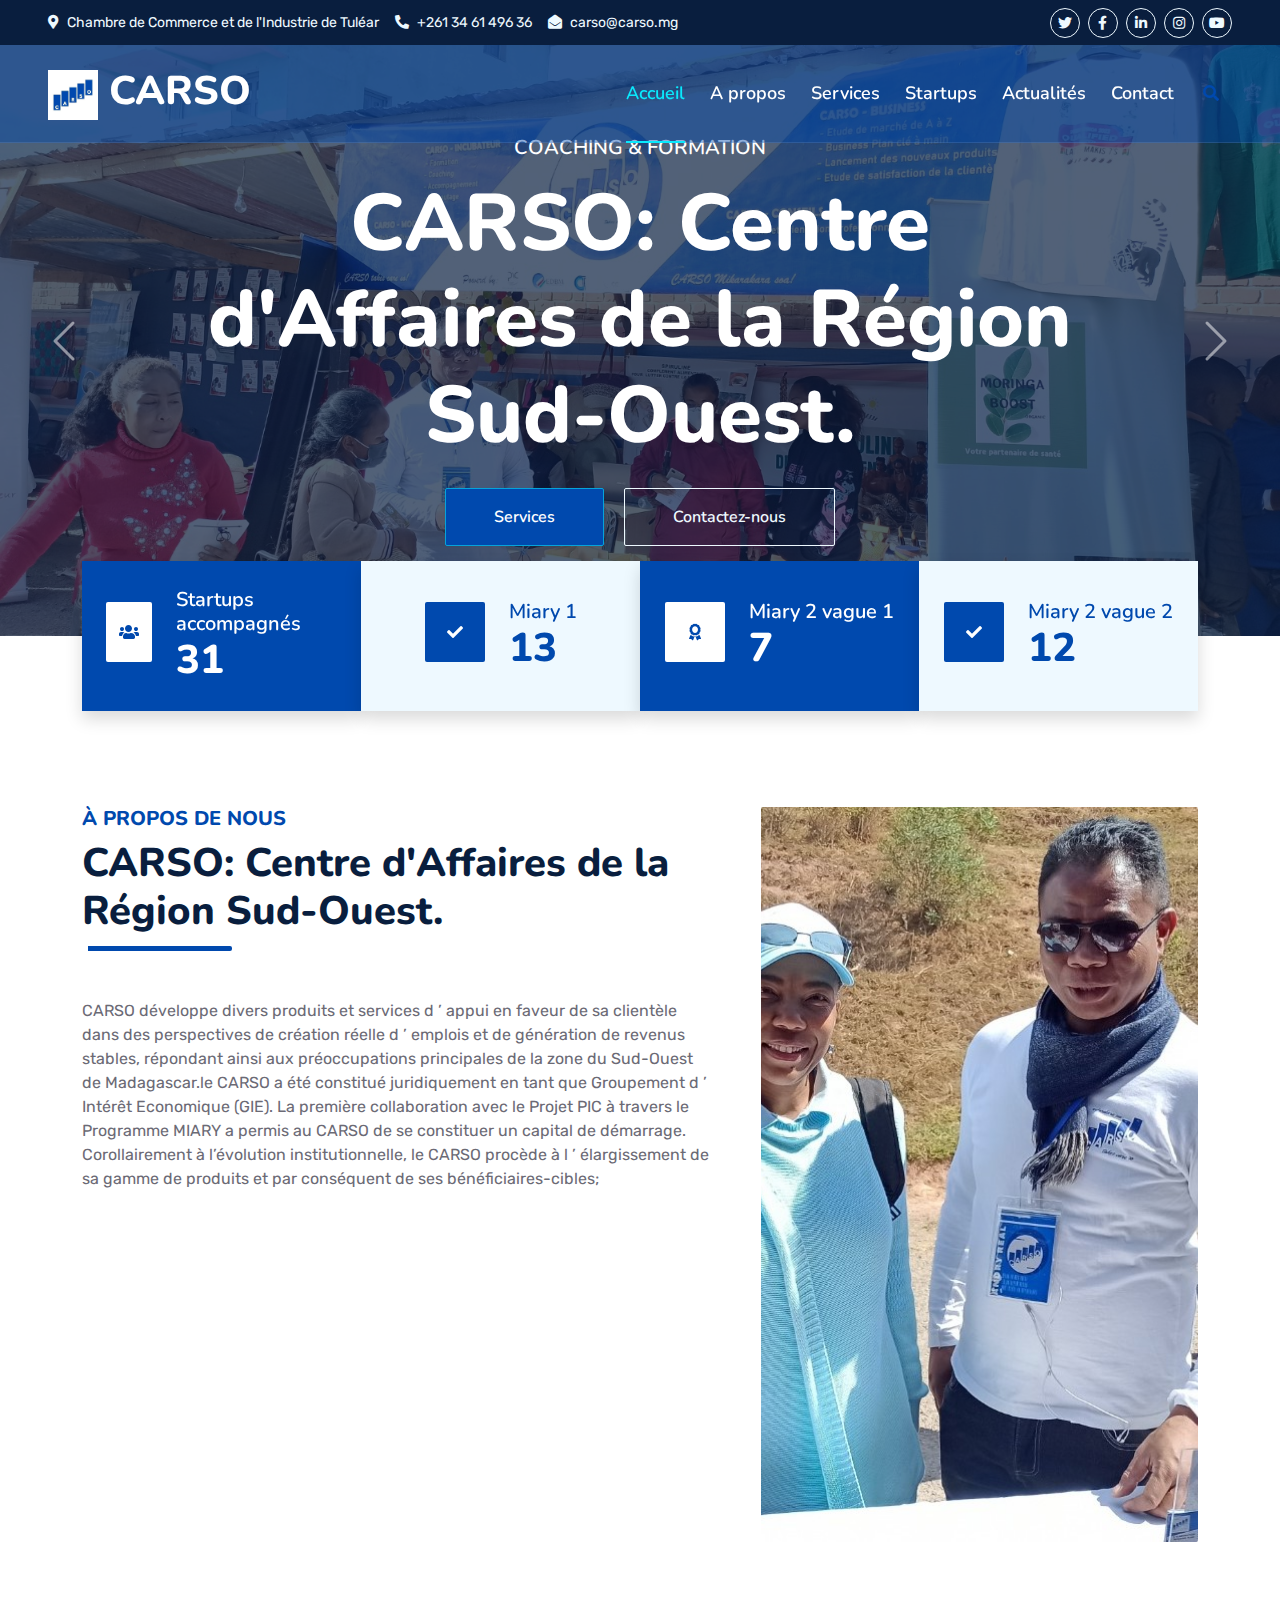
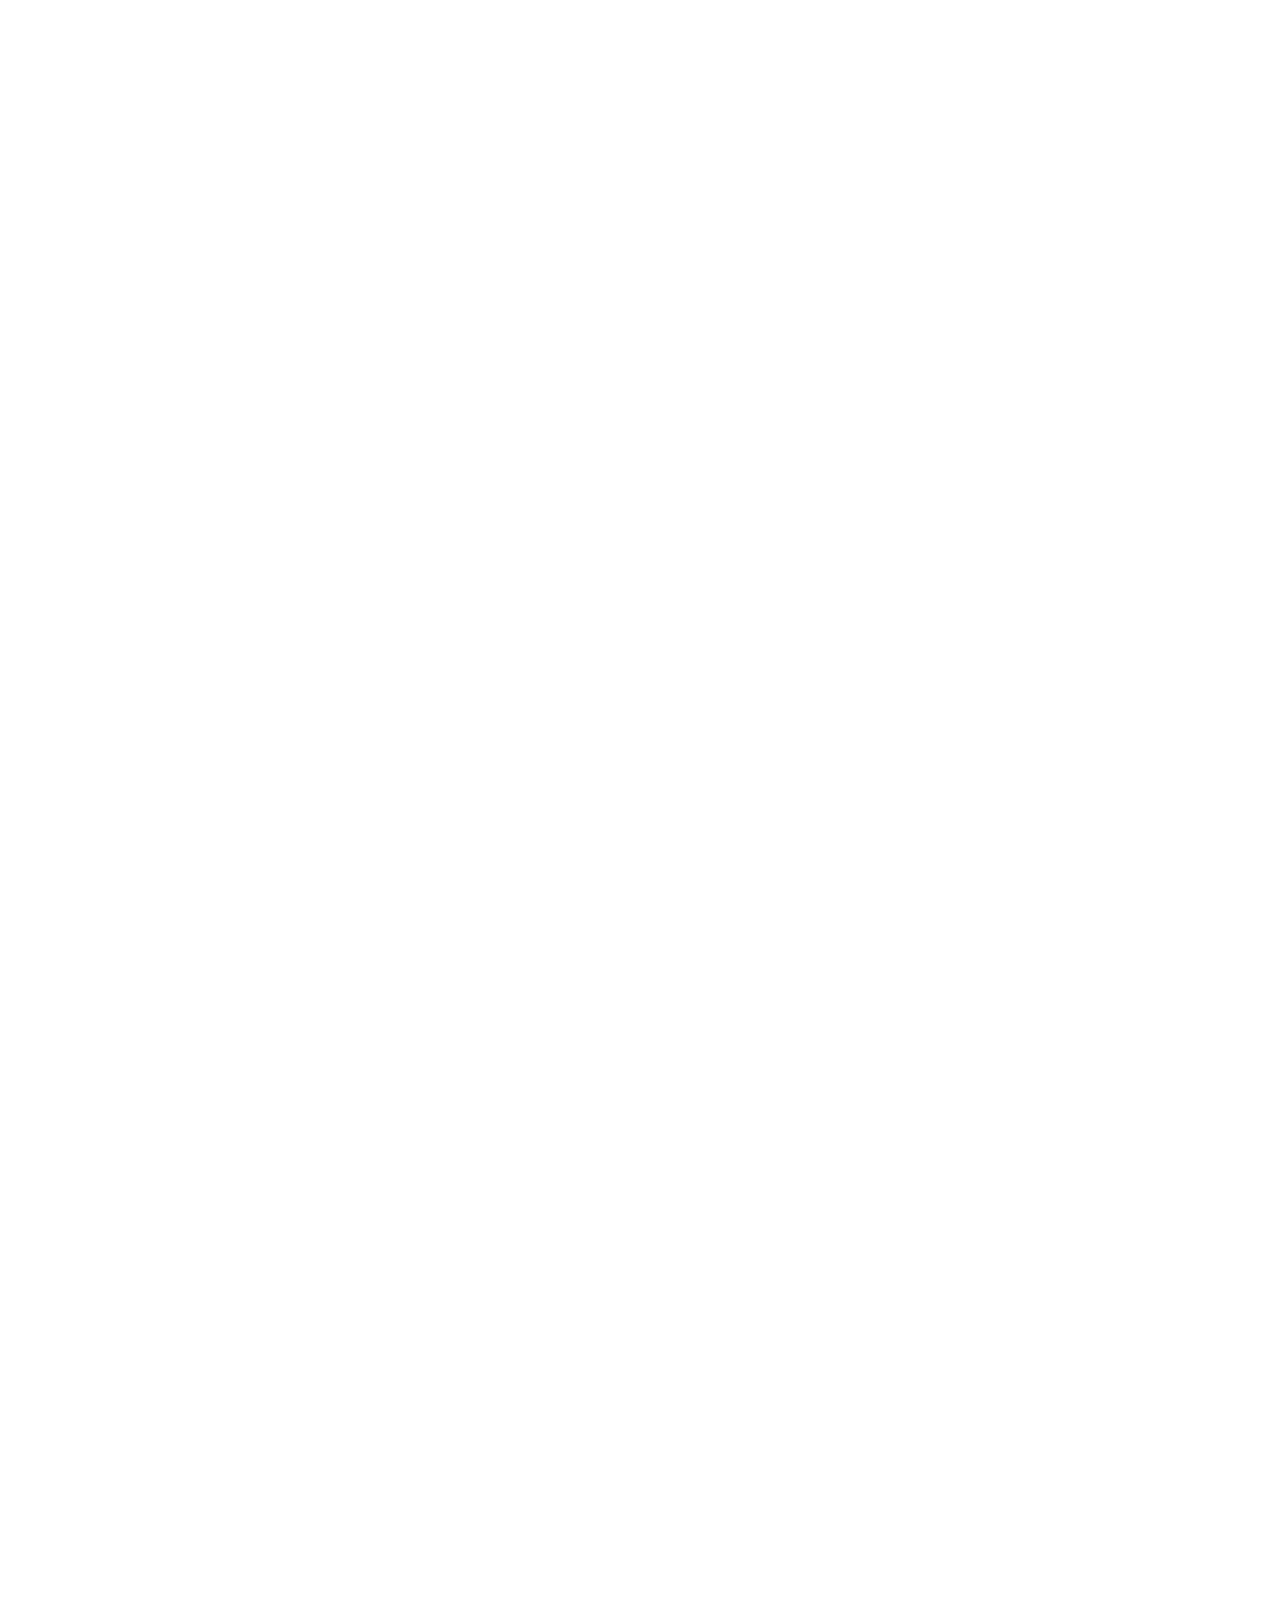
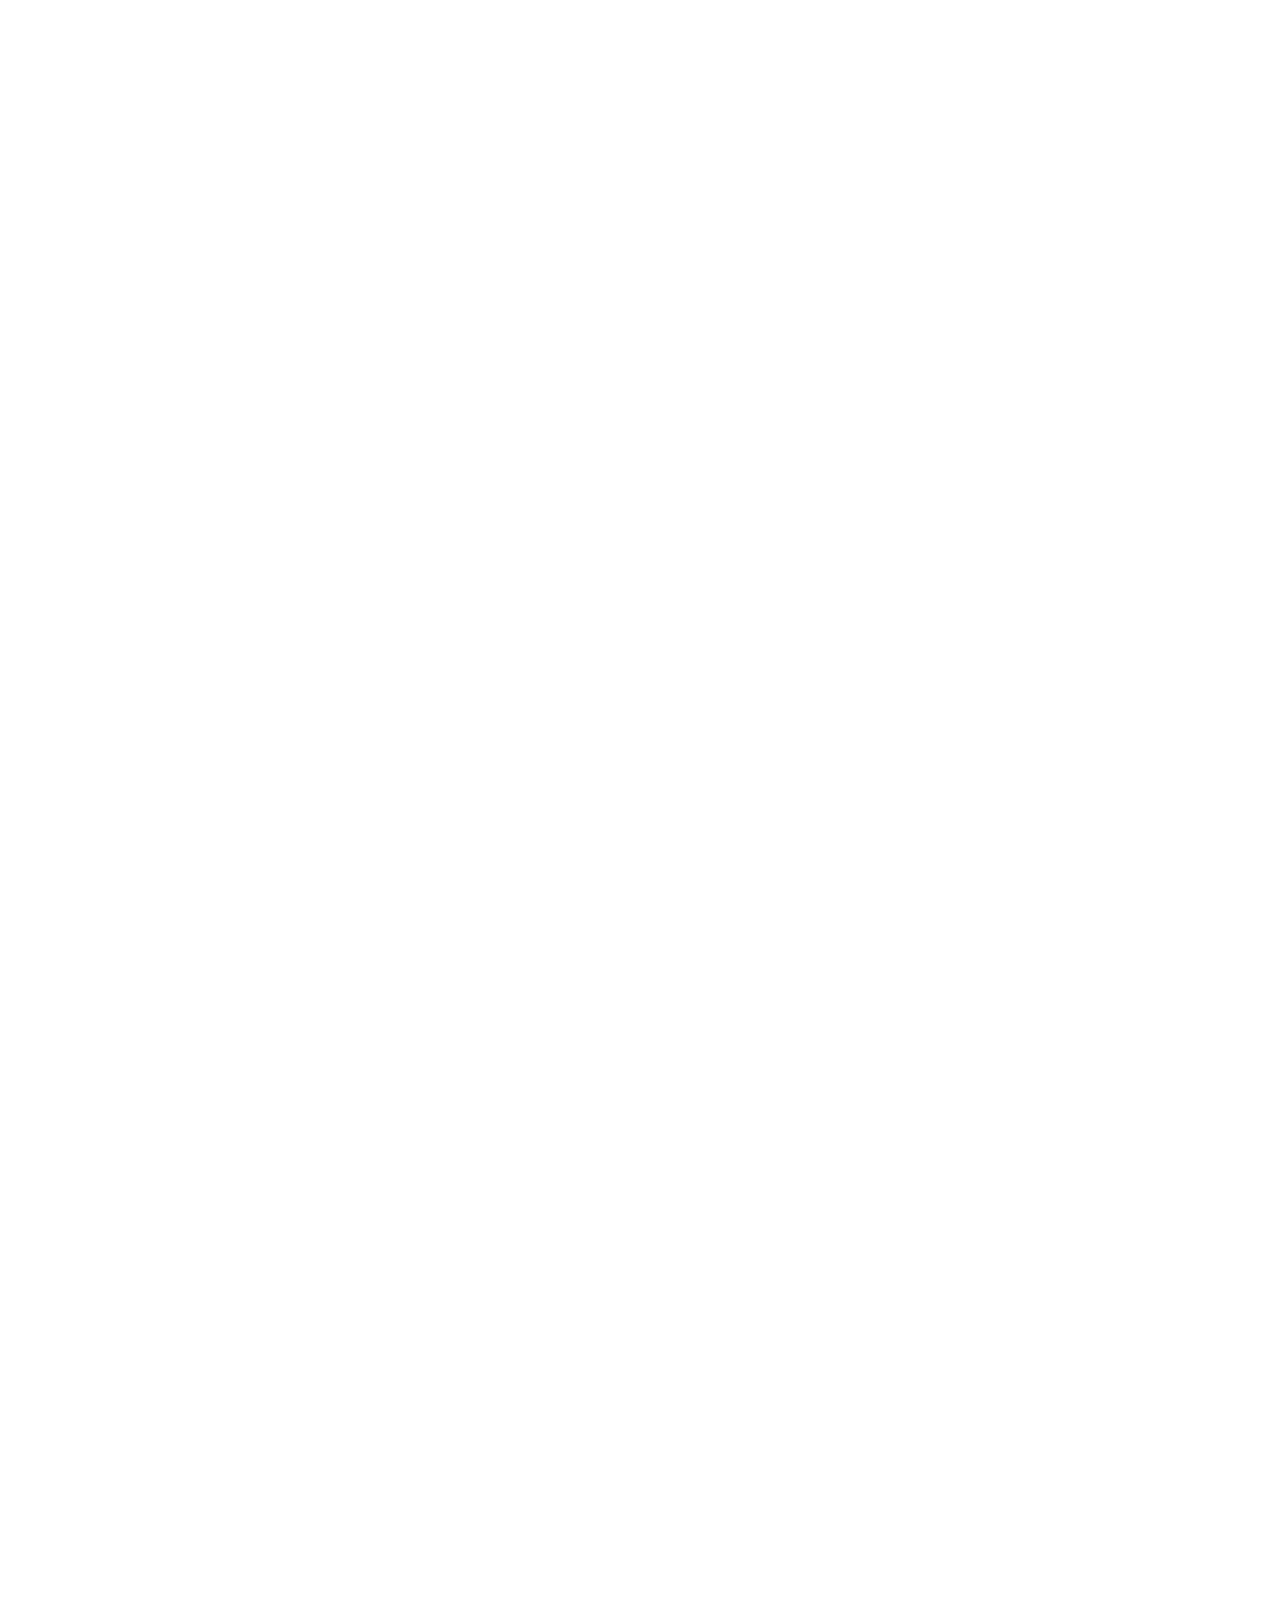
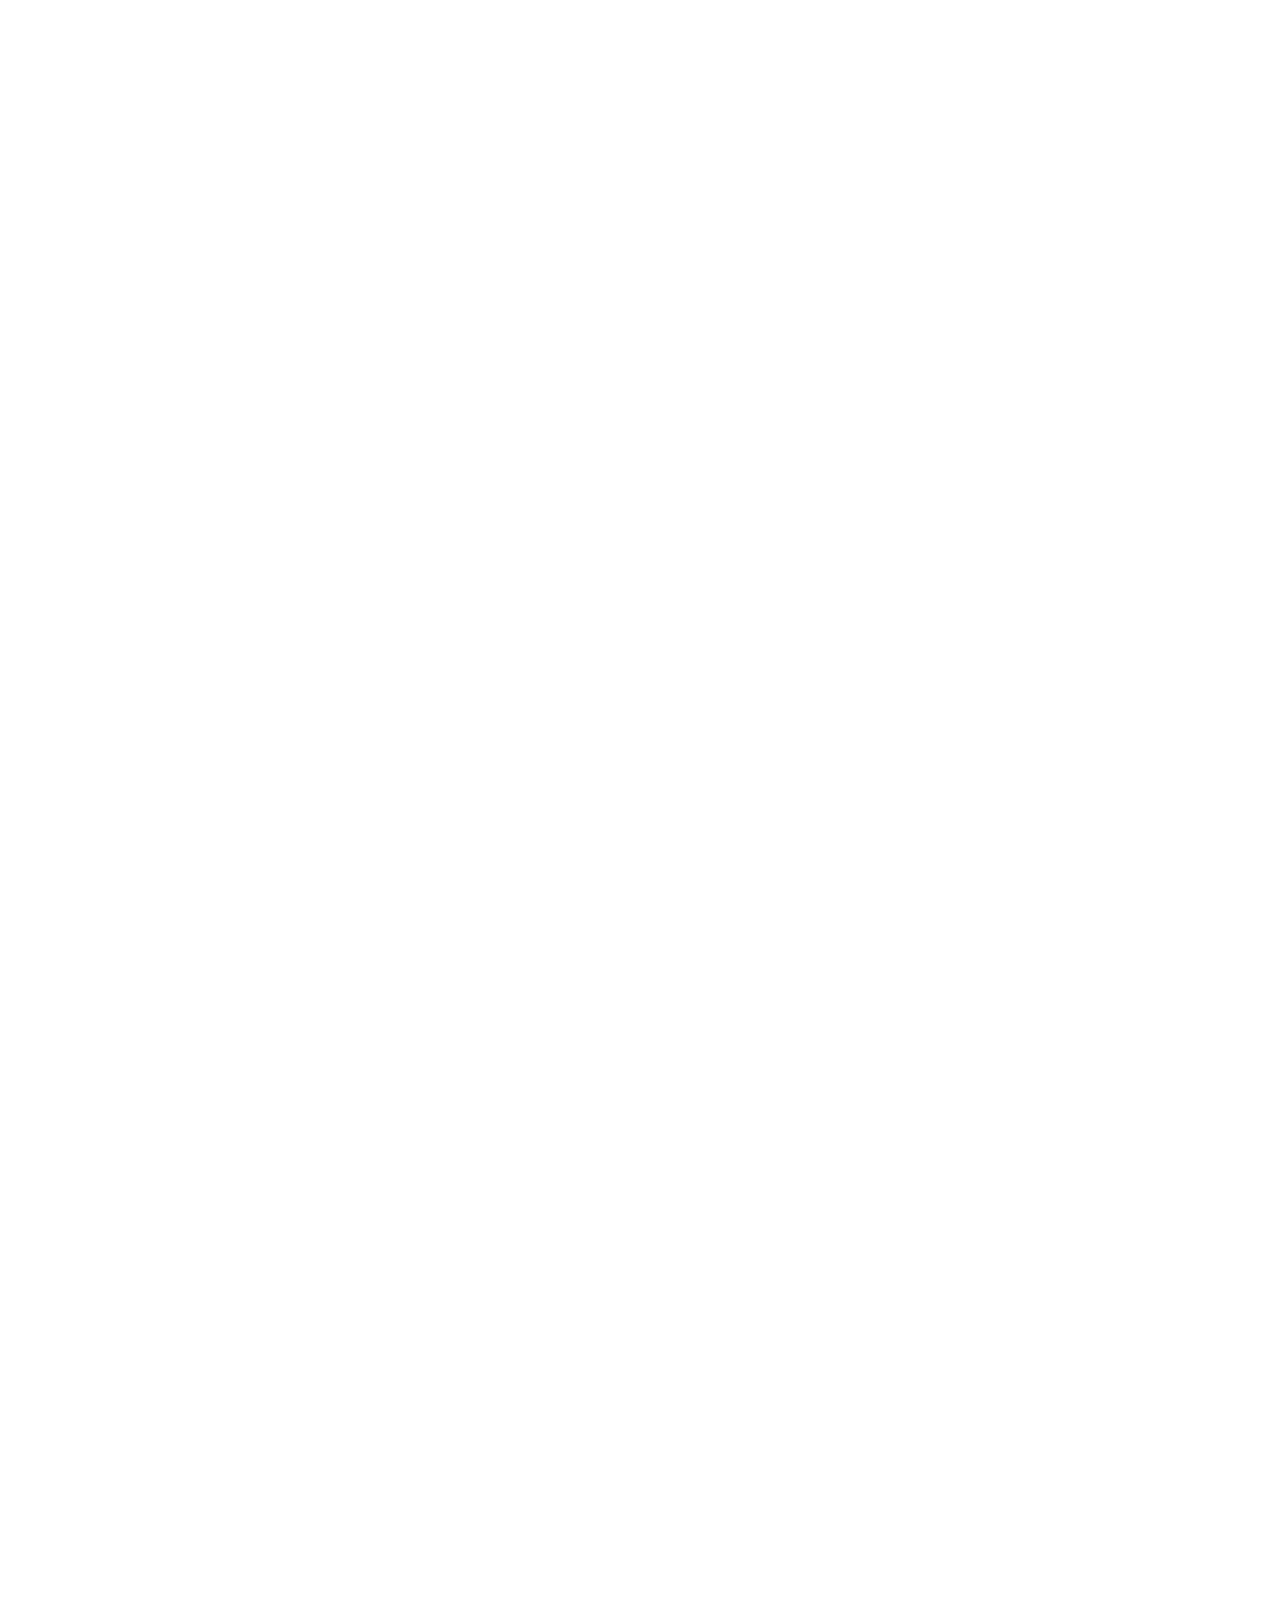
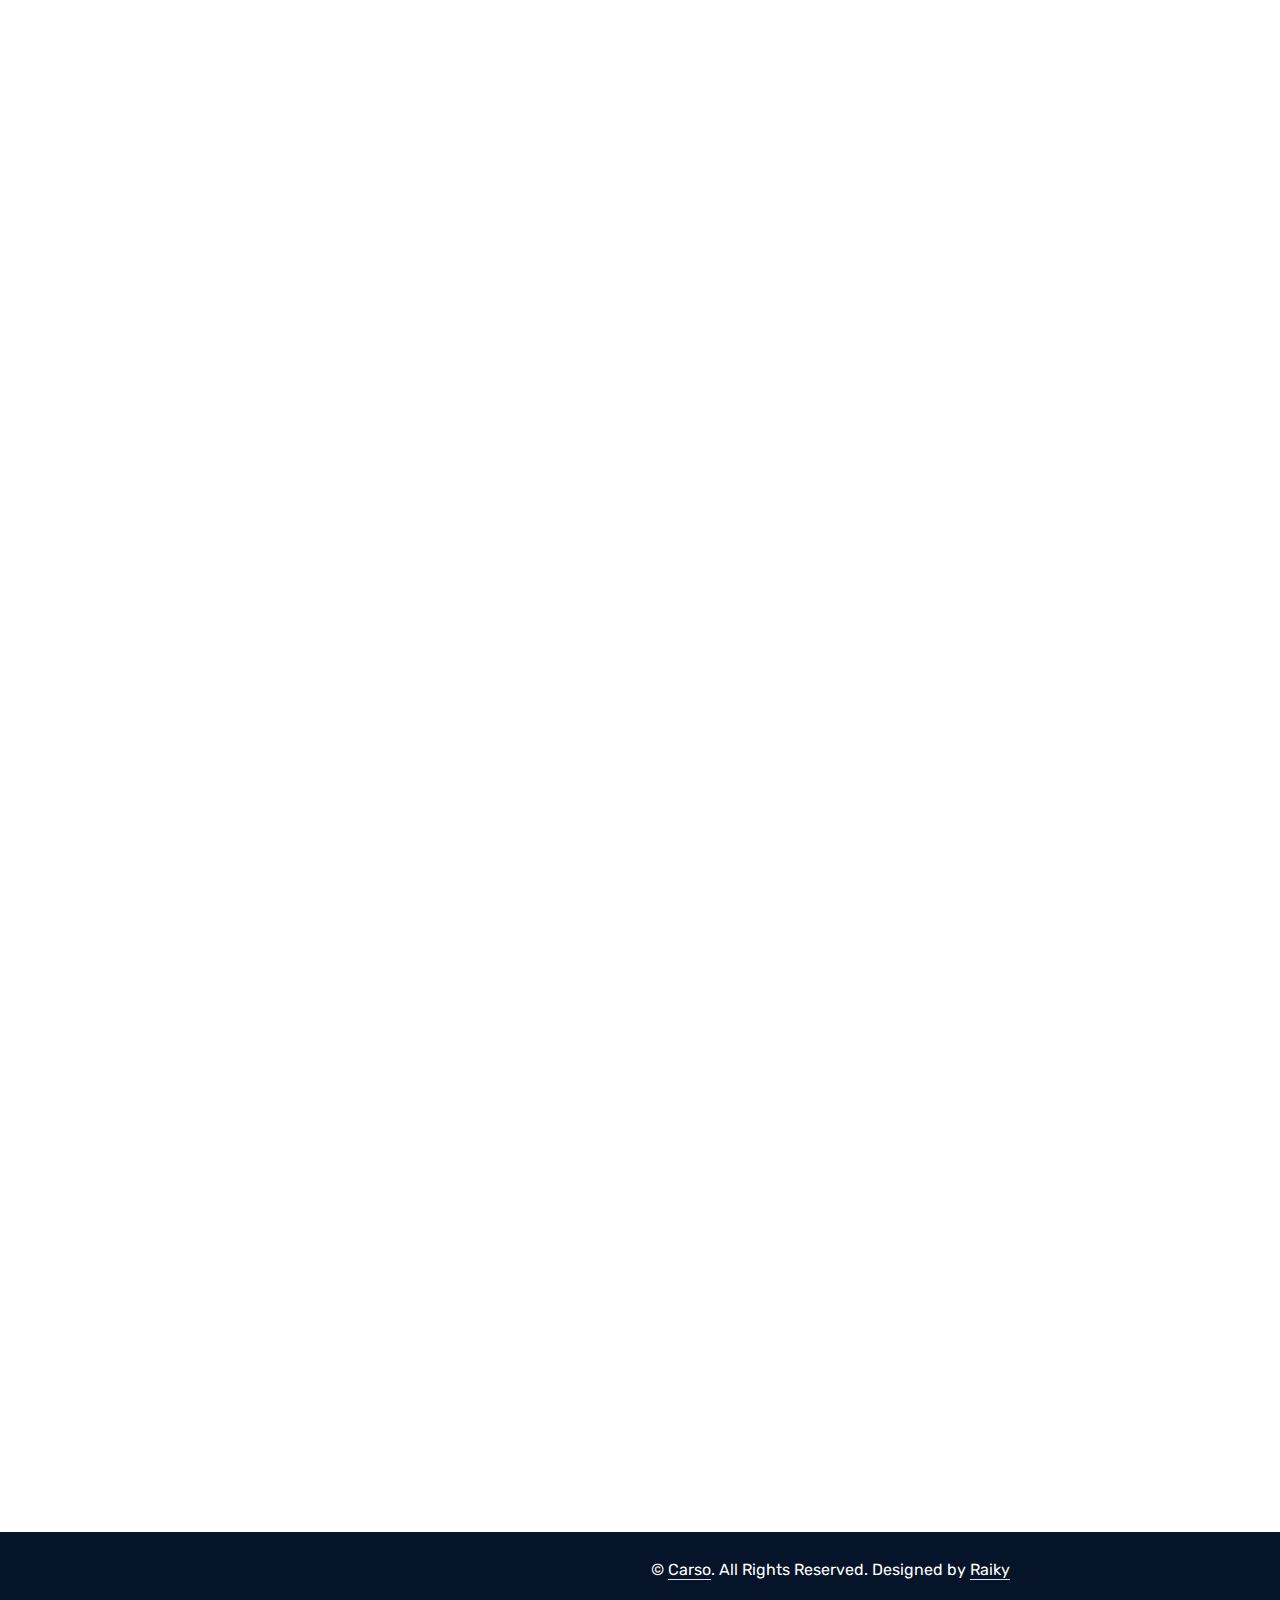
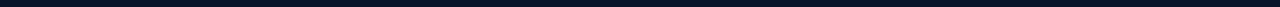
==== commit d748c315: "ajour de logo de raiky" ====
--- a/index.html
+++ b/index.html
@@ -308,7 +308,7 @@
                             <i class="fa fa-graduation-cap text-white"></i>
                         </div>
                         <h4 class="mb-3">Formation & Coaching</h4>
-                        <p class="m-0">Amet justo dolor lorem kasd amet magna sea stet eos vero lorem ipsum dolore sed</p>
+                        <p class="m-0">Offre un soutien personnalisé aux professionnels et entrepreneurs. Nos formations sur mesure renforcent vos compétences clés, tandis que nos coaches expérimentés vous guident vers la réussite.</p>
                         <a class="btn btn-lg btn-primary rounded" href="">
                             <i class="bi bi-arrow-right"></i>
                         </a>
@@ -320,7 +320,7 @@
                             <i class="fa fa-building text-white"></i>
                         </div>
                         <h4 class="mb-3">Accompagnement d'Entreprise</h4>
-                        <p class="m-0">Amet justo dolor lorem kasd amet magna sea stet eos vero lorem ipsum dolore sed</p>
+                        <p class="m-0"> Vise à guider votre entreprise vers le succès en fournissant des conseils stratégiques et des solutions sur mesure pour optimiser vos performances et atteindre vos objectifs.</p>
                         <a class="btn btn-lg btn-primary rounded" href="">
                             <i class="bi bi-arrow-right"></i>
                         </a>
@@ -332,7 +332,7 @@
                             <i class="fa fa-plug  text-white"></i>
                         </div>
                         <h4 class="mb-3">Mise en rélation & Consultance</h4>
-                        <p class="m-0">Amet justo dolor lorem kasd amet magna sea stet eos vero lorem ipsum dolore sed</p>
+                        <p class="m-0">Permet de bénéficier d'un réseau étendu et de conseils d'experts pour développer votre entreprise et maximiser votre réussite.</p>
                         <a class="btn btn-lg btn-primary rounded" href="">
                             <i class="bi bi-arrow-right"></i>
                         </a>
@@ -344,7 +344,7 @@
                             <i class="fa fa-users text-white"></i>
                         </div>
                         <h4 class="mb-3">Structures d'accompagnement à l'entrepreneuriat innovant (SAEI)</h4>
-                        <p class="m-0">Amet justo dolor lorem kasd amet magna sea stet eos vero lorem ipsum dolore sed</p>
+                        <p class="m-0">Pour soutenir et stimuler l'entrepreneuriat innovant, en offrant des ressources, des conseils et un écosystème propice.</p>
                         <a class="btn btn-lg btn-primary rounded" href="">
                             <i class="bi bi-arrow-right"></i>
                         </a>
@@ -356,7 +356,7 @@
                             <i class="fa fa-search text-white"></i>
                         </div>
                         <h4 class="mb-3">Développement de l'employabilité</h4>
-                        <p class="m-0">Amet justo dolor lorem kasd amet magna sea stet eos vero lorem ipsum dolore sed</p>
+                        <p class="m-0">Vise à renforcer les compétences et les opportunités professionnelles en proposant des formations et un accompagnement pour favoriser leur succès sur le marché du travail.</p>
                         <a class="btn btn-lg btn-primary rounded" href="">
                             <i class="bi bi-arrow-right"></i>
                         </a>
@@ -368,7 +368,7 @@
                             <i class="fa fa-search text-white"></i>
                         </div>
                         <h4 class="mb-3">Leadership et Entrepreneuriat pour Ados</h4>
-                        <p class="m-0">Amet justo dolor lorem kasd amet magna sea stet eos vero lorem ipsum dolore sed</p>
+                        <p class="m-0">Permet d'inspirer et de former les adolescents à développer leurs compétences en leadership et en entrepreneuriat.</p>
                         <a class="btn btn-lg btn-primary rounded" href="">
                             <i class="bi bi-arrow-right"></i>
                         </a>
@@ -380,7 +380,7 @@
                             <i class="fa fa-search text-white"></i>
                         </div>
                         <h4 class="mb-3">Promotion de l'Entrepreneuriat Féminin à travers l'Économie Bleue</h4>
-                        <p class="m-0">Amet justo dolor lorem kasd amet magna sea stet eos vero lorem ipsum dolore sed</p>
+                        <p class="m-0">En leur fournissant les outils, les ressources et le soutien nécessaires pour réussir et prospérer dans ce secteur en pleine croissance.</p>
                         <a class="btn btn-lg btn-primary rounded" href="">
                             <i class="bi bi-arrow-right"></i>
                         </a>
@@ -803,6 +803,7 @@
                     <img src="img/pic.jpeg" alt="">
                     <img src="img/cci.jpeg" alt="">
                     <img src="img/region.jpeg" alt="">
+                    <img src="img/raiky.jpg" alt="">
                     <img src="img/artlanto.jpeg" alt="">
                     <img src="img/edbm.jpeg" alt="">
                     <img src="img/jci.jpeg" alt="">
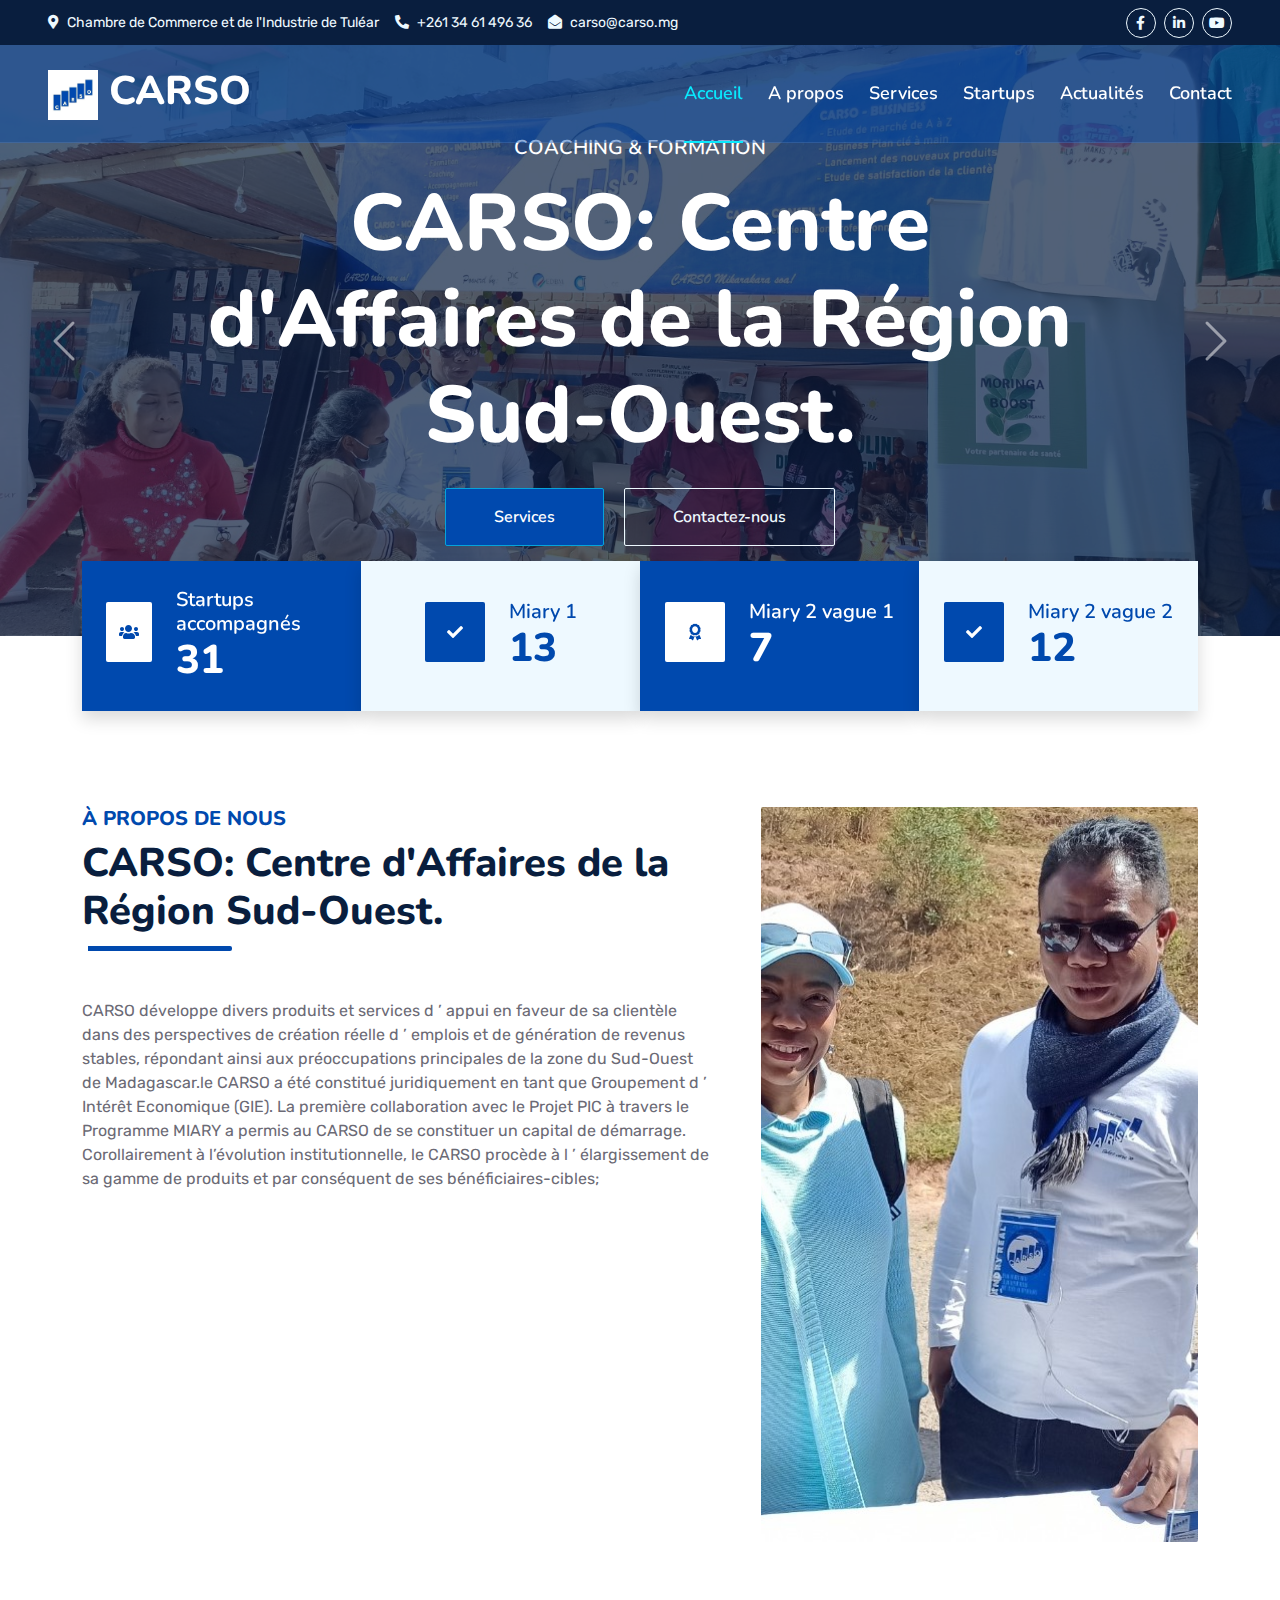
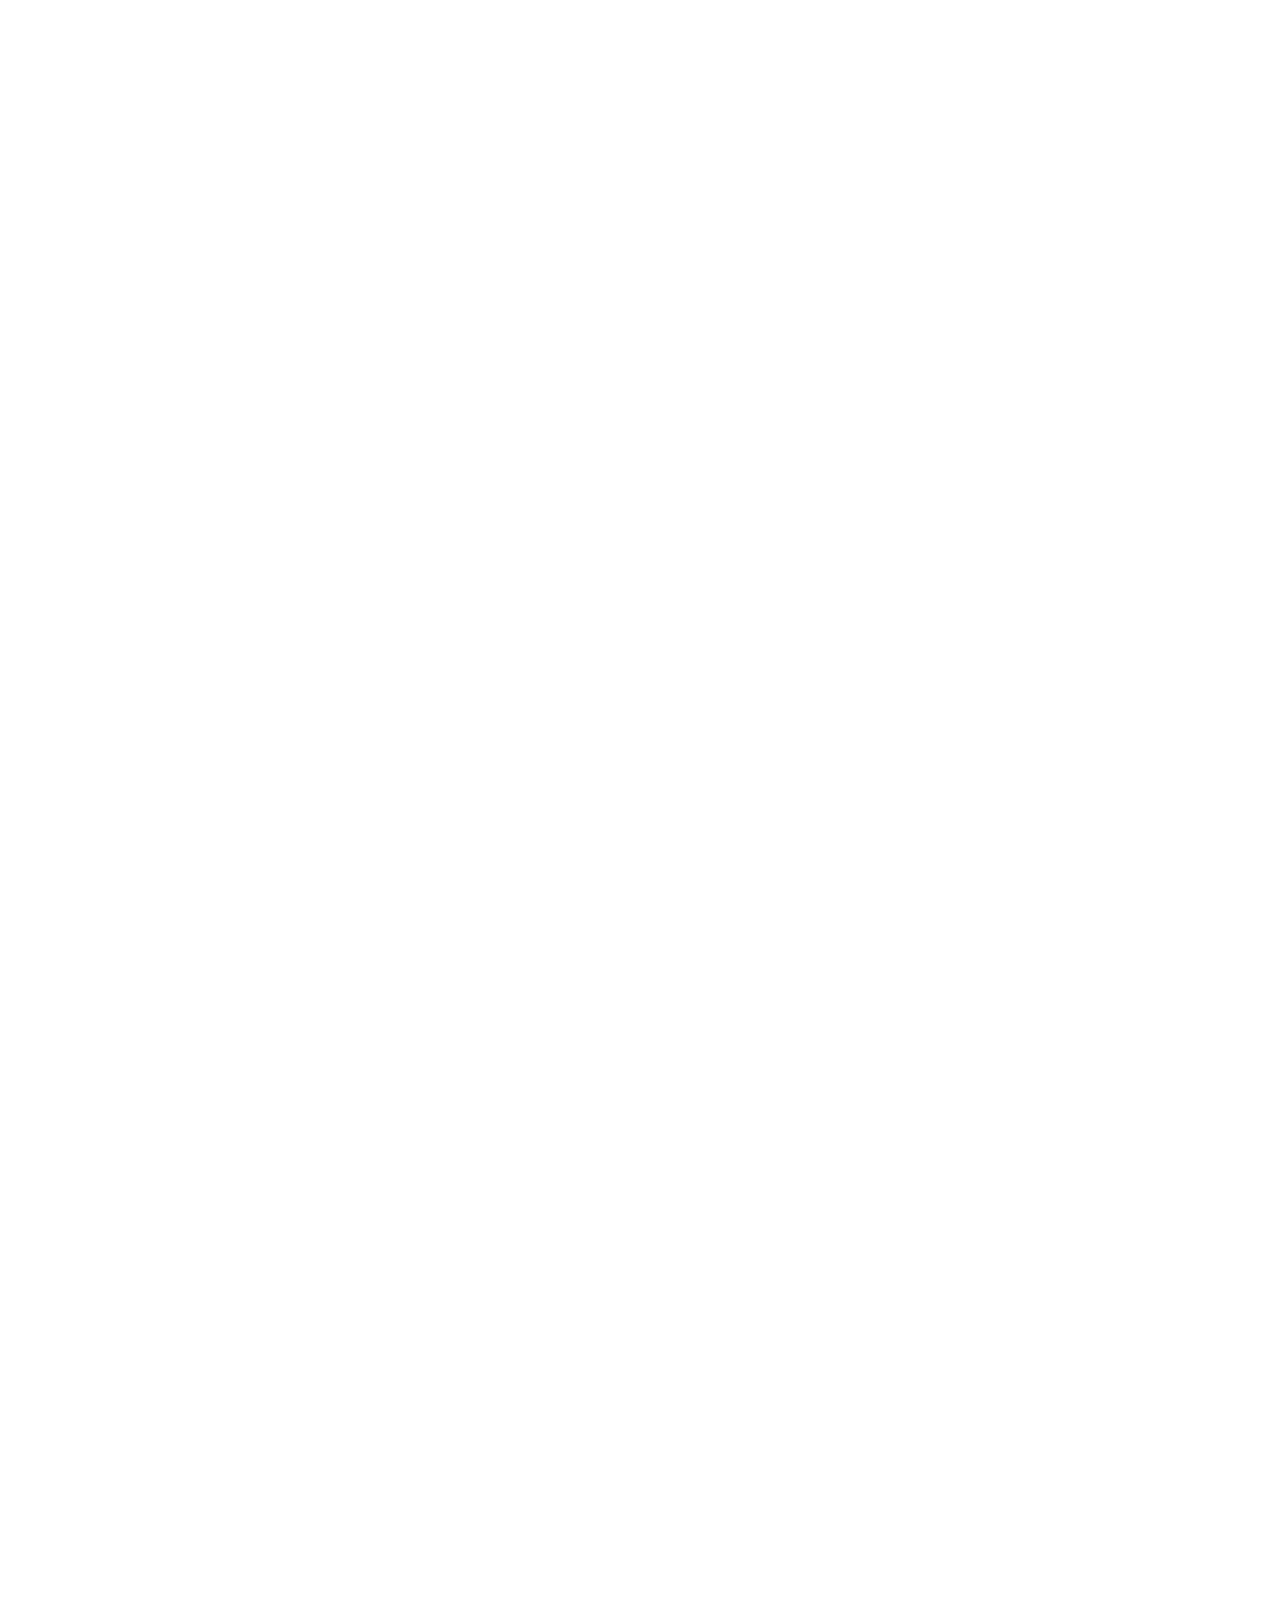
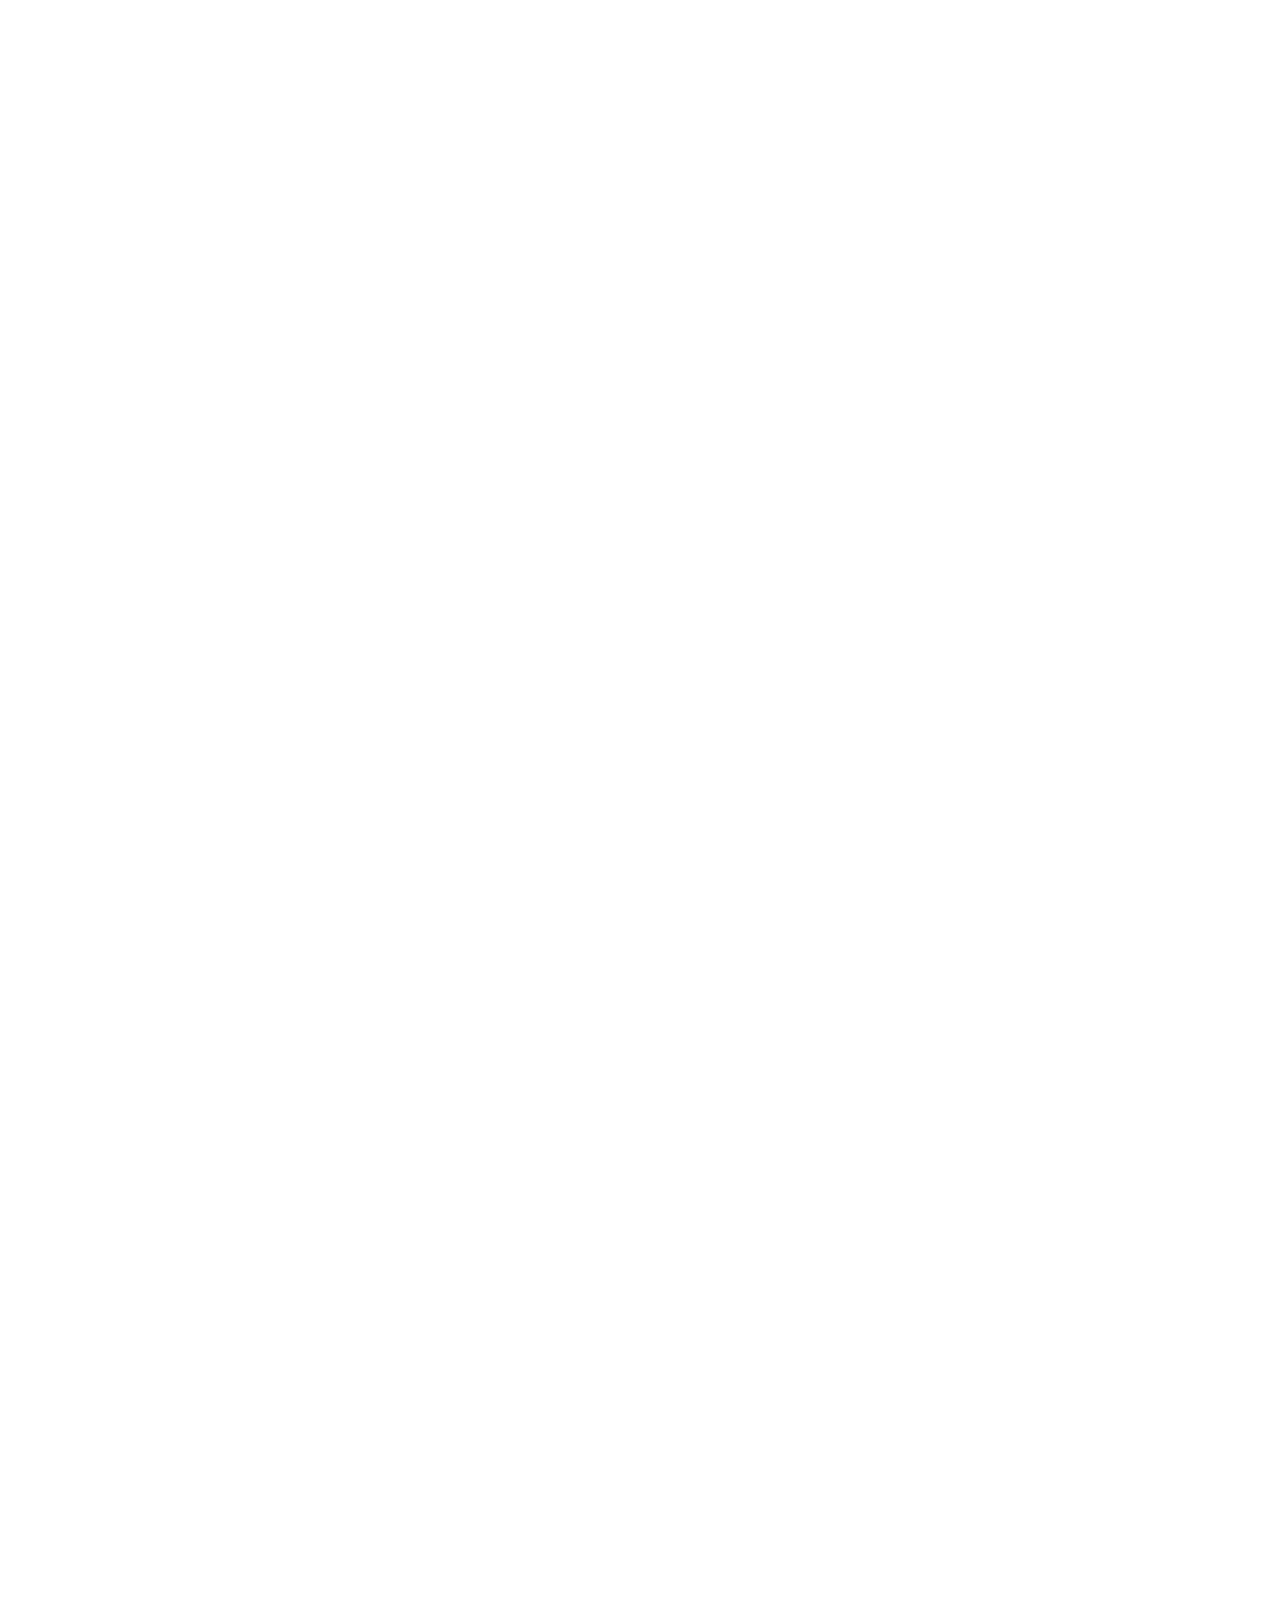
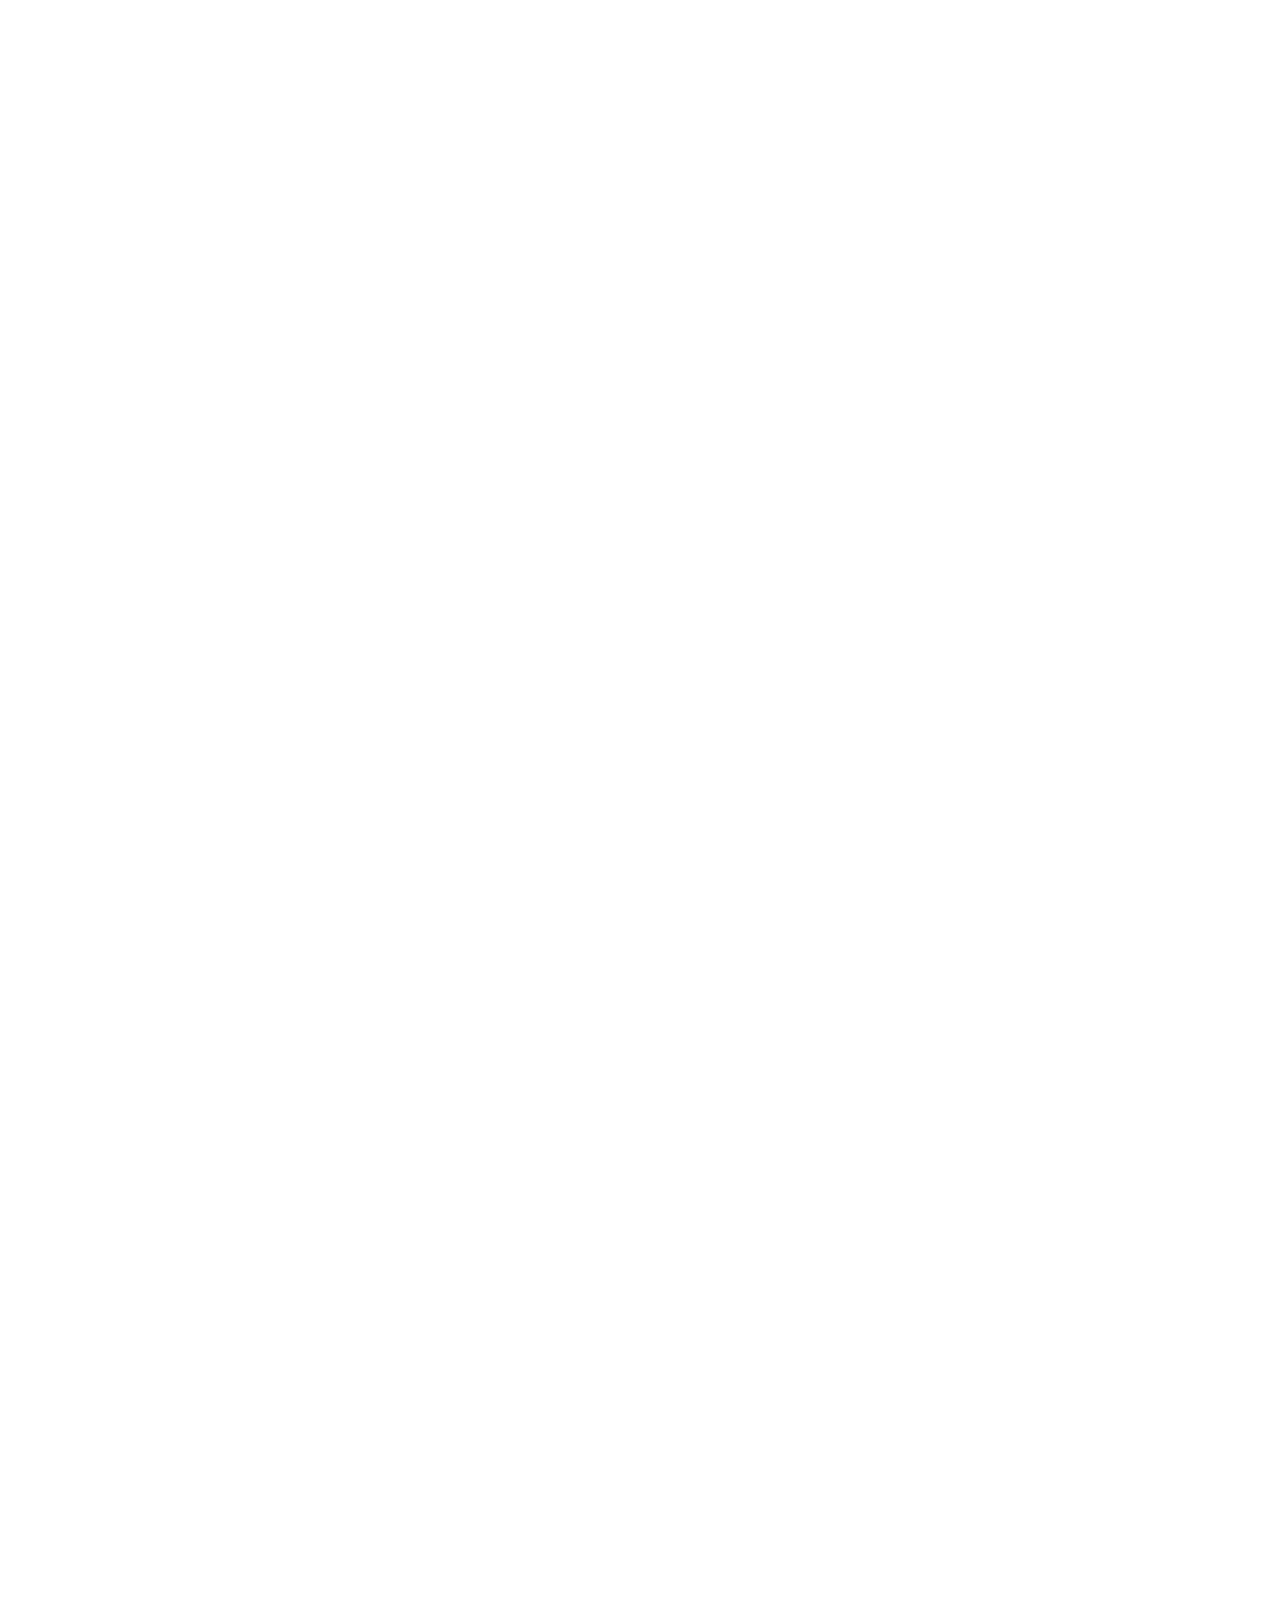
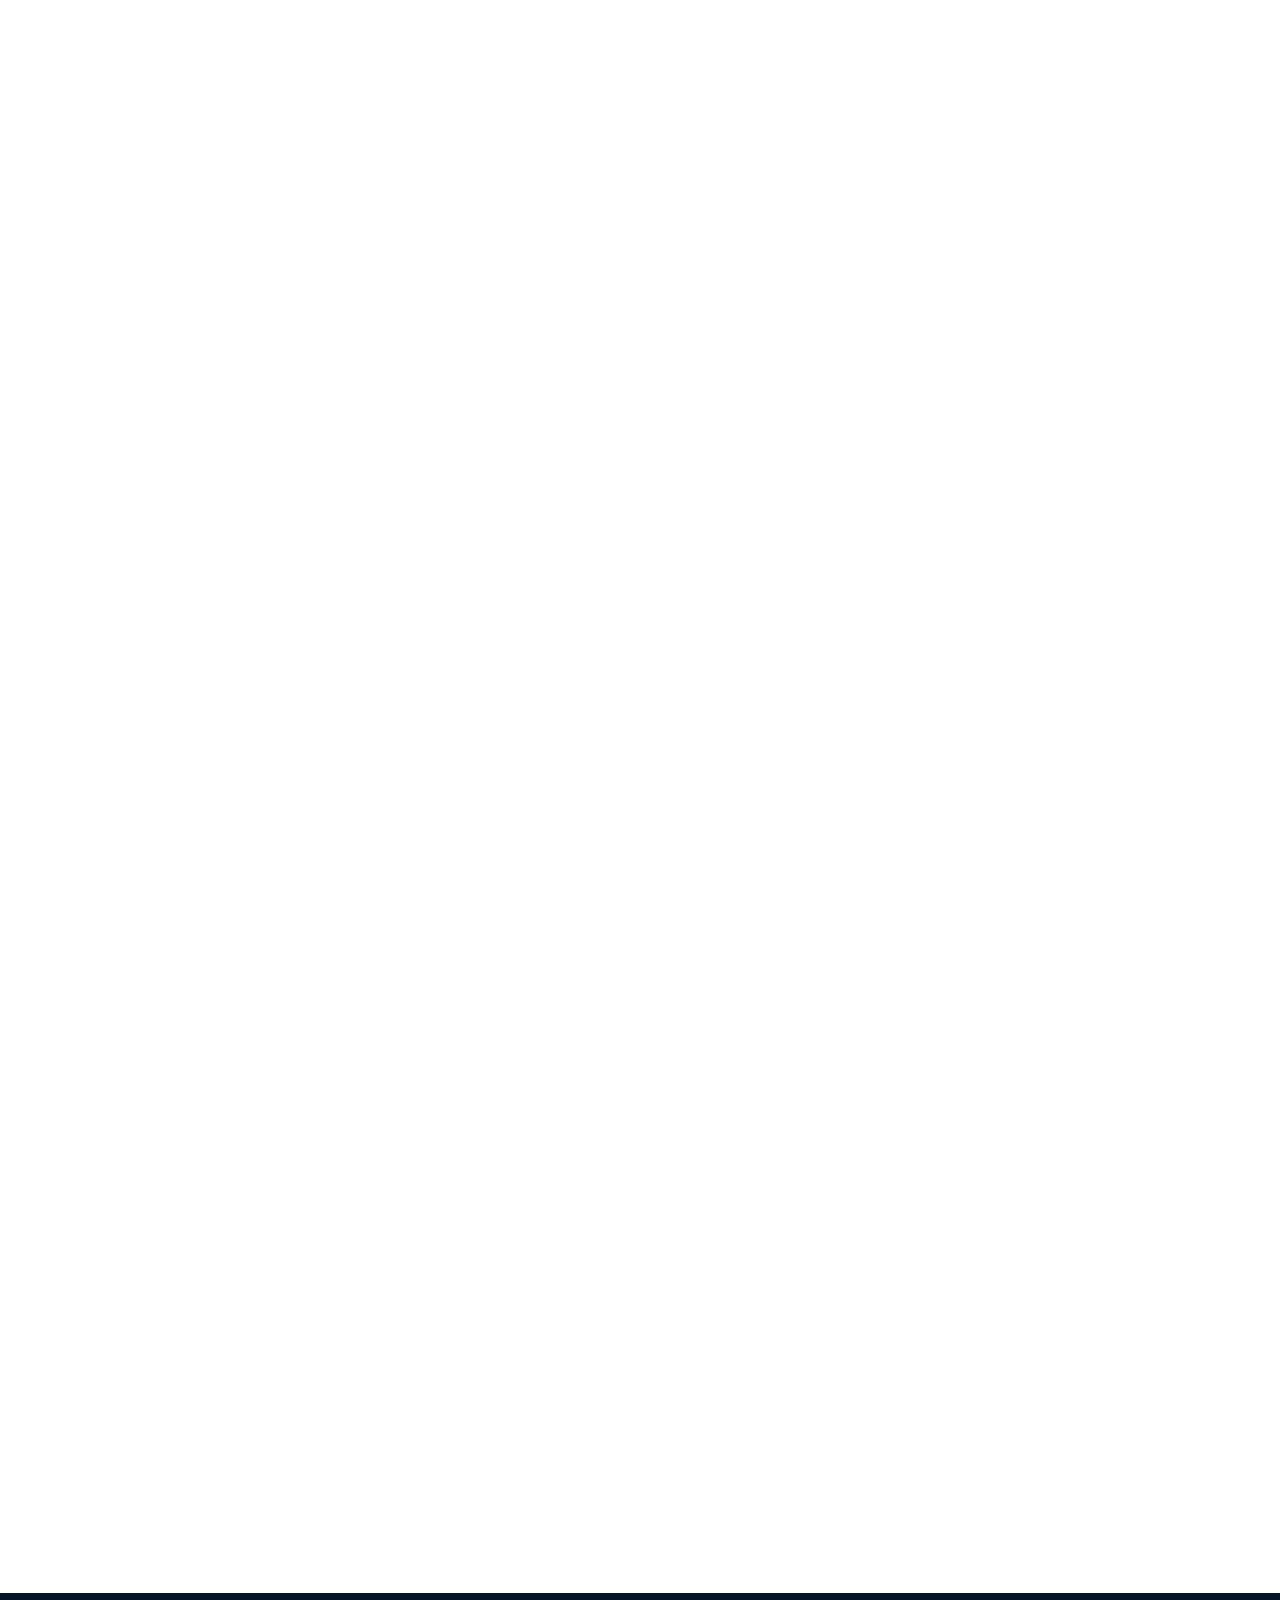
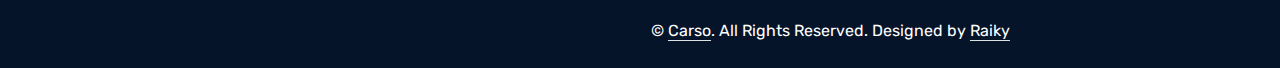
==== commit 1a7d47bd: "modification de l'index" ====
--- a/index.html
+++ b/index.html
@@ -51,10 +51,8 @@
             </div>
             <div class="col-lg-4 text-center text-lg-end">
                 <div class="d-inline-flex align-items-center" style="height: 45px;">
-                    <a class="btn btn-sm btn-outline-light btn-sm-square rounded-circle me-2" href=""><i class="fab fa-twitter fw-normal"></i></a>
                     <a class="btn btn-sm btn-outline-light btn-sm-square rounded-circle me-2" href="https://web.facebook.com/carso.atsimo.andrefana"><i class="fab fa-facebook-f fw-normal"></i></a>
                     <a class="btn btn-sm btn-outline-light btn-sm-square rounded-circle me-2" href="https://www.linkedin.com/company/carso-centre-affaires2022/"><i class="fab fa-linkedin-in fw-normal"></i></a>
-                    <a class="btn btn-sm btn-outline-light btn-sm-square rounded-circle me-2" href=""><i class="fab fa-instagram fw-normal"></i></a>
                     <a class="btn btn-sm btn-outline-light btn-sm-square rounded-circle" href=""><i class="fab fa-youtube fw-normal"></i></a>
                 </div>
             </div>
@@ -81,7 +79,7 @@
                     <a href="detail.html" class="nav-item nav-link">Actualités</a>
                     <a href="contact.html" class="nav-item nav-link">Contact</a>
                 </div>
-                <butaton type="button" class="btn text-primary ms-3" data-bs-toggle="modal" data-bs-target="#searchModal"><i class="fa fa-search"></i></butaton>
+                <!--<butaton type="button" class="btn text-primary ms-3" data-bs-toggle="modal" data-bs-target="#searchModal"><i class="fa fa-search"></i></butaton>-->
             </div>
         </nav>
 
@@ -499,9 +497,9 @@
                         </div>
                     </div>
                 </div>
-                <div class="col-lg-5">
+                <!--<div class="col-lg-5">
                     <div class="bg-primary rounded h-100 d-flex align-items-center p-5 wow zoomIn" data-wow-delay="0.9s">
-                        <form>
+                        <form action="#">
                             <div class="row g-3">
                                 <div class="col-xl-12">
                                     <input type="text" class="form-control bg-light border-0" placeholder="Votre Nom" style="height: 55px;">
@@ -524,7 +522,7 @@
                                     <button class="btn btn-dark w-100 py-3" type="submit">Plus d'information</button>
                                 </div>
                             </div>
-                        </form>
+                        </form>-->
                     </div>
                 </div>
             </div>
@@ -542,60 +540,364 @@
             <div class="owl-carousel Promoteur-carousel wow fadeInUp" data-wow-delay="0.6s">
                 <div class="Promoteur-item bg-light my-4">
                     <div class="d-flex align-items-center border-bottom pt-5 pb-4 px-5">
-                        <img class="img-fluid rounded" src="img/avatar.jpg" style="width: 60px; height: 60px;" >
-                        <div class="ps-4">
-                            <h4 class="text-primary mb-1">ENTREPRISE RALANDISON</h4>
+                        <img class="img-fluid rounded" src="img/miary/Fetra.jpeg" style="width: 60px; height: 60px;" >
+                        <div class="ps-4">
+                            <h4 class="text-primary mb-1">RALANDISON</h4>
                             <small class="text-uppercase">ANDRIAMBOLOLONIAINA Fetra</small>
                         </div>
                     </div>
                     <div class="pt-4 pb-5 px-5">
-                        Production de foie gras, magret, cuisse et carcasse de canard
-                    </div>
-                </div>
-                <div class="Promoteur-item bg-light my-4">
-                    <div class="d-flex align-items-center border-bottom pt-5 pb-4 px-5">
-                        <img class="img-fluid rounded" src="img/avatar.jpg" style="width: 60px; height: 60px;" >
-                        <div class="ps-4">
-                            <h4 class="text-primary mb-1">PROFAR</h4>
-                            <small class="text-uppercase">A. Jean Cher</small>
-                        </div>
-                    </div>
-                    <div class="pt-4 pb-5 px-5">
-                        Mise en place d’une unité de fabrication de farine de manioc de haute qualité à Mitsinjo Betanimena, Commune Urbaine de Tuléar, dans la Région Sud-Ouest                    </div>
-                </div>
-                <div class="Promoteur-item bg-light my-4">
-                    <div class="d-flex align-items-center border-bottom pt-5 pb-4 px-5">
-                        <img class="img-fluid rounded" src="img/avatar.jpg" style="width: 60px; height: 60px;" >
-                        <div class="ps-4">
-                            <h4 class="text-primary mb-1">Job Position</h4>
-                            <small class="text-uppercase">BELLA R. R. Mosa</small>
-                        </div>
-                    </div>
-                    <div class="pt-4 pb-5 px-5">
-                        Lorem ipsum dolor sit amet, consectetur adipiscing elit, sed do eiusmod tempor incididunt ut labore et dolore magna aliqua.
-                    </div>
-                </div>
-                <div class="Promoteur-item bg-light my-4">
-                    <div class="d-flex align-items-center border-bottom pt-5 pb-4 px-5">
-                        <img class="img-fluid rounded" src="img/hansia.jpg" style="width: 60px; height: 60px;" >
+                        Production de fois gras , magret , cuisse et carcasse de canard 
+                    </div>
+                </div>
+                <div class="Promoteur-item bg-light my-4">
+                    <div class="d-flex align-items-center border-bottom pt-5 pb-4 px-5">
+                        <img class="img-fluid rounded" src="img/miary/Jean Cher.jpeg" style="width: 60px; height: 60px;" >
+                        <div class="ps-4">
+                            <h4 class="text-primary mb-1">PROFAR SARL</h4>
+                            <small class="text-uppercase">A.Jean Cher </small>
+                        </div>
+                    </div>
+                    <div class="pt-4 pb-5 px-5">
+                        Mise en place d'une unité de fabrication de farine de manioc de haute qualité à Mitsinjo Betanimena , Commune urbaine de Tuléar , dans la Region Sud-Oeust. 
+                    </div>
+                </div>
+                <div class="Promoteur-item bg-light my-4">
+                    <div class="d-flex align-items-center border-bottom pt-5 pb-4 px-5">
+                        <img class="img-fluid rounded" src="img/miary/Annabela.jpeg" style="width: 60px; height: 60px;" >
+                        <div class="ps-4">
+                            <h4 class="text-primary mb-1">BELL'MIARY</h4>
+                            <small class="text-uppercase">BELLA R.R. Mosa</small>
+                        </div>
+                    </div>
+                    <div class="pt-4 pb-5 px-5">
+                        Mise en place d'une unité de transformation de banane à Atsimo Andrefana 
+                    </div>
+                </div>
+                <div class="Promoteur-item bg-light my-4">
+                    <div class="d-flex align-items-center border-bottom pt-5 pb-4 px-5">
+                        <img class="img-fluid rounded" src="img/miary/Hansia.jpeg" style="width: 60px; height: 60px;" >
                         <div class="ps-4">
                             <h4 class="text-primary mb-1">Moringa Boost Organic</h4>
                             <small class="text-uppercase">BEMANANJARA Hansia</small>
                         </div>
                     </div>
                     <div class="pt-4 pb-5 px-5">
-                        MORINGA DU SUD: Transformation de feuilles de Moringa en produits finis                    </div>
-                </div>
-                <div class="Promoteur-item bg-light my-4">
-                    <div class="d-flex align-items-center border-bottom pt-5 pb-4 px-5">
-                        <img class="img-fluid rounded" src="img/hansia.jpg" style="width: 60px; height: 60px;" >
-                        <div class="ps-4">
-                            <h4 class="text-primary mb-1">Moringa Boost Organic</h4>
-                            <small class="text-uppercase">BEMANANJARA Hansia</small>
-                        </div>
-                    </div>
-                    <div class="pt-4 pb-5 px-5">
-                        MORINGA DU SUD: Transformation de feuilles de Moringa en produits finis                    </div>
+                        MORINGA DU SUD : Transformation de feuilles de Moringa en produits finis  
+                    </div>
+                </div>
+                <div class="Promoteur-item bg-light my-4">
+                    <div class="d-flex align-items-center border-bottom pt-5 pb-4 px-5">
+                        <img class="img-fluid rounded" src="img/miary/Mondesir.jpeg" style="width: 60px; height: 60px;" >
+                        <div class="ps-4">
+                            <h4 class="text-primary mb-1">ANDRIAMAHERY</h4>
+                            <small class="text-uppercase">EOLISOA T. C. Mondesir</small>
+                        </div>
+                    </div>
+                    <div class="pt-4 pb-5 px-5">
+                        Unité de production d'huile de ricin dans la région Atsimo Andrefana  
+                    </div>
+                </div>
+                <div class="Promoteur-item bg-light my-4">
+                    <div class="d-flex align-items-center border-bottom pt-5 pb-4 px-5">
+                        <img class="img-fluid rounded" src="img/miary/Tojomalala.jpeg" style="width: 60px; height: 60px;" >
+                        <div class="ps-4">
+                            <h4 class="text-primary mb-1">A'LEAF</h4>
+                            <small class="text-uppercase">FANOMEZANTSOA Tojomalala</small>
+                        </div>
+                    </div>
+                    <div class="pt-4 pb-5 px-5">
+                        Production et transformation de stevia 
+                    </div>
+                </div>
+                <div class="Promoteur-item bg-light my-4">
+                    <div class="d-flex align-items-center border-bottom pt-5 pb-4 px-5">
+                        <img class="img-fluid rounded" src="img/miary/Findrama.jpeg" style="width: 60px; height: 60px;" >
+                        <div class="ps-4">
+                            <h4 class="text-primary mb-1">402 FARMING</h4>
+                            <small class="text-uppercase">FINDRAMA M. Luc Elson</small>
+                        </div>
+                    </div>
+                    <div class="pt-4 pb-5 px-5">
+                        Création d'une ferme de verger à Antanilehibe CR Ankililoaka Toliara II
+                    </div>
+                </div>
+                <div class="Promoteur-item bg-light my-4">
+                    <div class="d-flex align-items-center border-bottom pt-5 pb-4 px-5">
+                        <img class="img-fluid rounded" src="img/miary/Miarisoa Edda.jpeg" style="width: 60px; height: 60px;" >
+                        <div class="ps-4">
+                            <h4 class="text-primary mb-1">SOAHARY</h4>
+                            <small class="text-uppercase">FITAHIA Miarisoa Edda</small>
+                        </div>
+                    </div>
+                    <div class="pt-4 pb-5 px-5">
+                        Valorisation du romba (Ocimum basillicum) pour une production d'huile essentielle dans la région Sud-Ouest 
+                    </div>
+                </div>
+                <div class="Promoteur-item bg-light my-4">
+                    <div class="d-flex align-items-center border-bottom pt-5 pb-4 px-5">
+                        <img class="img-fluid rounded" src="img/miary/Gisineva.jpeg" style="width: 60px; height: 60px;" >
+                        <div class="ps-4">
+                            <h4 class="text-primary mb-1">MILKO</h4>
+                            <small class="text-uppercase">GISINEVA Karaovelo Angela</small>
+                        </div>
+                    </div>
+                    <div class="pt-4 pb-5 px-5">
+                        Mise en place d'une unité d'extraction d'huile et de production de jus de baobab
+                    </div>
+                </div>
+                <div class="Promoteur-item bg-light my-4">
+                    <div class="d-flex align-items-center border-bottom pt-5 pb-4 px-5">
+                        <img class="img-fluid rounded" src="img/miary/Ampiaze.jpeg" style="width: 60px; height: 60px;" >
+                        <div class="ps-4">
+                            <h4 class="text-primary mb-1">RICINUS HARENA COLOMB</h4>
+                            <small class="text-uppercase">HARESOA Ampiaze</small>
+                        </div>
+                    </div>
+                    <div class="pt-4 pb-5 px-5">
+                        Création d'un atelier de production d'huile de ricin (kinagna) 
+                    </div>
+                </div>
+                <div class="Promoteur-item bg-light my-4">
+                    <div class="d-flex align-items-center border-bottom pt-5 pb-4 px-5">
+                        <img class="img-fluid rounded" src="img/miary/Antonio.jpeg" style="width: 60px; height: 60px;" >
+                        <div class="ps-4">
+                            <h4 class="text-primary mb-1">GASY NOUILLE</h4>
+                            <small class="text-uppercase">HARINTSOA Atonio Gaston</small>
+                        </div>
+                    </div>
+                    <div class="pt-4 pb-5 px-5">
+                        Mise en place d'une unité de transformation de manioc en poudre pour obtenir de la farine et produire de la nouille 
+                    </div>
+                </div>
+                <div class="Promoteur-item bg-light my-4">
+                    <div class="d-flex align-items-center border-bottom pt-5 pb-4 px-5">
+                        <img class="img-fluid rounded" src="img/miary/Lalason.jpeg" style="width: 60px; height: 60px;" >
+                        <div class="ps-4">
+                            <h4 class="text-primary mb-1">LHJ</h4>
+                            <small class="text-uppercase">LALASON Heriniaina José</small>
+                        </div>
+                    </div>
+                    <div class="pt-4 pb-5 px-5">
+                        Extension du site d'exploitation des mils,des pois du cap et des lentilles dans la cr Antanimieva 
+                    </div>
+                </div>
+                <div class="Promoteur-item bg-light my-4">
+                    <div class="d-flex align-items-center border-bottom pt-5 pb-4 px-5">
+                        <img class="img-fluid rounded" src="img/miary/Jeannine.jpeg" style="width: 60px; height: 60px;" >
+                        <div class="ps-4">
+                            <h4 class="text-primary mb-1">JARDIN DELICE</h4>
+                            <small class="text-uppercase">RAHARIMAMPIONONA Eva J.</small>
+                        </div>
+                    </div>
+                    <div class="pt-4 pb-5 px-5">
+                        Transformation de tomate
+                    </div>
+                </div>
+                <div class="Promoteur-item bg-light my-4">
+                    <div class="d-flex align-items-center border-bottom pt-5 pb-4 px-5">
+                        <img class="img-fluid rounded" src="img/miary/Justoberthe.jpeg" style="width: 60px; height: 60px;" >
+                        <div class="ps-4">
+                            <h4 class="text-primary mb-1">Jod Position</h4>
+                            <small class="text-uppercase">RAJAONARIVELO F. Justoberthe</small>
+                        </div>
+                    </div>
+                    <div class="pt-4 pb-5 px-5">
+                        Aquaculture intégrée poisson-canard dans le village de Mampanarivo Firaisantsoa dans la commune rural de Tanandava Station/Région Atsimo Andrefana  
+                    </div>
+                </div>
+                <div class="Promoteur-item bg-light my-4">
+                    <div class="d-flex align-items-center border-bottom pt-5 pb-4 px-5">
+                        <img class="img-fluid rounded" src="img/miary/Razelizafy.jpeg" style="width: 60px; height: 60px;" >
+                        <div class="ps-4">
+                            <h4 class="text-primary mb-1">Job Position</h4>
+                            <small class="text-uppercase">RAJELIZAFY Charline Marie</small>
+                        </div>
+                    </div>
+                    <div class="pt-4 pb-5 px-5">
+                        Création d'une ferme piscicole dans la commune Bezaha
+                    </div>
+                </div>
+                <div class="Promoteur-item bg-light my-4">
+                    <div class="d-flex align-items-center border-bottom pt-5 pb-4 px-5">
+                        <img class="img-fluid rounded" src="img/miary/Voahary Lala.jpeg" style="width: 60px; height: 60px;" >
+                        <div class="ps-4">
+                            <h4 class="text-primary mb-1">ZOAHARY BAOBAB</h4>
+                            <small class="text-uppercase">RAKOTONDRAMIARANA Voahary L.</small>
+                        </div>
+                    </div>
+                    <div class="pt-4 pb-5 px-5">
+                        Transformation de fruits de baobab en poudre,en huile végétale,et en savon de toilette/Shampoing solide    
+                    </div>
+                </div>
+                <div class="Promoteur-item bg-light my-4">
+                    <div class="d-flex align-items-center border-bottom pt-5 pb-4 px-5">
+                        <img class="img-fluid rounded" src="img/miary/" style="width: 60px; height: 60px;" >
+                        <div class="ps-4">
+                            <h4 class="text-primary mb-1">MIAINA TOLIARA SARL</h4>
+                            <small class="text-uppercase">RANDRIANARIVONY Hajaseheno S.</small>
+                        </div>
+                    </div>
+                    <div class="pt-4 pb-5 px-5">
+                        Extension de ferme d'élevage de vache laitier de race pie rouge norvegien (PRN) dans la commune rural Miary 
+                    </div>
+                </div>
+                <div class="Promoteur-item bg-light my-4">
+                    <div class="d-flex align-items-center border-bottom pt-5 pb-4 px-5">
+                        <img class="img-fluid rounded" src="img/miary/Nilaina.jpeg" style="width: 60px; height: 60px;" >
+                        <div class="ps-4">
+                            <h4 class="text-primary mb-1">FERME SOALAIT SARL</h4>
+                            <small class="text-uppercase">RASOARIMALALA N. Stela M.</small>
+                        </div>
+                    </div>
+                    <div class="pt-4 pb-5 px-5">
+                        Extension de ferme d'élevage de vache laitier de race pie rouge norvegien (PRN) dans la commune rural Miary 
+                    </div>
+                </div>
+                <div class="Promoteur-item bg-light my-4">
+                    <div class="d-flex align-items-center border-bottom pt-5 pb-4 px-5">
+                        <img class="img-fluid rounded" src="img/testimonial-2.jpg" style="width: 60px; height: 60px;" >
+                        <div class="ps-4">
+                            <h4 class="text-primary mb-1">SARIAKA</h4>
+                            <small class="text-uppercase">RASOLOMAMPIONONA Voahangy</small>
+                        </div>
+                    </div>
+                    <div class="pt-4 pb-5 px-5">
+                        Extraction et transformation de fibre de bananier 
+                    </div>
+                </div>
+                <div class="Promoteur-item bg-light my-4">
+                    <div class="d-flex align-items-center border-bottom pt-5 pb-4 px-5">
+                        <img class="img-fluid rounded" src="img/miary/Nathalie.jpeg" style="width: 60px; height: 60px;" >
+                        <div class="ps-4">
+                            <h4 class="text-primary mb-1">Job Position </h4>
+                            <small class="text-uppercase">RASOLOVOAHANGY Nathalie</small>
+                        </div>
+                    </div>
+                    <div class="pt-4 pb-5 px-5">
+                        Transformation de dattes et plantation de palmiers dattiers
+                    </div>
+                </div>
+                <div class="Promoteur-item bg-light my-4">
+                    <div class="d-flex align-items-center border-bottom pt-5 pb-4 px-5">
+                        <img class="img-fluid rounded" src="img/miary/Ando Ratefy.jpeg" style="width: 60px; height: 60px;" >
+                        <div class="ps-4">
+                            <h4 class="text-primary mb-1">SAVONY MAMIRATRA</h4>
+                            <small class="text-uppercase">RATEFY Ando Hanitriniaina</small>
+                        </div>
+                    </div>
+                    <div class="pt-4 pb-5 px-5">
+                        Production de savon barre à partir d'huile essentielle
+                    </div>
+                </div>
+                <div class="Promoteur-item bg-light my-4">
+                    <div class="d-flex align-items-center border-bottom pt-5 pb-4 px-5">
+                        <img class="img-fluid rounded" src="img/testimonial-2.jpg" style="width: 60px; height: 60px;" >
+                        <div class="ps-4">
+                            <h4 class="text-primary mb-1">Job Position</h4>
+                            <small class="text-uppercase">RAVAOARIMANANA L. Larissa</small>
+                        </div>
+                    </div>
+                    <div class="pt-4 pb-5 px-5">
+                        Mise en place d'une unité de transformation de patate douce en chips
+                    </div>
+                </div>
+                <div class="Promoteur-item bg-light my-4">
+                    <div class="d-flex align-items-center border-bottom pt-5 pb-4 px-5">
+                        <img class="img-fluid rounded" src="img/miary/Andriamandrato.jpeg" style="width: 60px; height: 60px;" >
+                        <div class="ps-4">
+                            <h4 class="text-primary mb-1">Job Position</h4>
+                            <small class="text-uppercase">RAZAKANDRAINY Andriamanjato</small>
+                        </div>
+                    </div>
+                    <div class="pt-4 pb-5 px-5">
+                        Mise en place d'une unité de production fourrage à Toliara
+                    </div>
+                </div>
+                <div class="Promoteur-item bg-light my-4">
+                    <div class="d-flex align-items-center border-bottom pt-5 pb-4 px-5">
+                        <img class="img-fluid rounded" src="img/miary/Anny Florah .jpeg" style="width: 60px; height: 60px;" >
+                        <div class="ps-4">
+                            <h4 class="text-primary mb-1">SOATALENTA SARL</h4>
+                            <small class="text-uppercase">RAZANAKOTO Anny Flora</small>
+                        </div>
+                    </div>
+                    <div class="pt-4 pb-5 px-5">
+                        Elevage caprin pour saucisse chipolata 100% chèvre
+                    </div>
+                </div>
+                <div class="Promoteur-item bg-light my-4">
+                    <div class="d-flex align-items-center border-bottom pt-5 pb-4 px-5">
+                        <img class="img-fluid rounded" src="img/miary/estelle.jpeg" style="width: 60px; height: 60px;" >
+                        <div class="ps-4">
+                            <h4 class="text-primary mb-1">RENALA NY AHY</h4>
+                            <small class="text-uppercase">RENALA S. Estelle Suzah</small>
+                        </div>
+                    </div>
+                    <div class="pt-4 pb-5 px-5">
+                        Transformation de mais , des manioc et des patates douces en farine et produits dérivés
+                    </div>
+                </div>
+                <div class="Promoteur-item bg-light my-4">
+                    <div class="d-flex align-items-center border-bottom pt-5 pb-4 px-5">
+                        <img class="img-fluid rounded" src="img/miary/Depleche.jpeg" style="width: 60px; height: 60px;" >
+                        <div class="ps-4">
+                            <h4 class="text-primary mb-1">D&S AGROALIMENTAIRE DE MADAGASCAR SARL</h4>
+                            <small class="text-uppercase">SISMONDI Delpech R. C.</small>
+                        </div>
+                    </div>
+          
+                    <div class="pt-4 pb-5 px-5">
+                        Transformation de fruit de dattier de tuléar en datte en barquette,vinaigre de datte dans le fokontany Ambohitsabo,région Atsimo Andrefana , District Toliara I  
+                    </div>
+                </div>
+                <div class="Promoteur-item bg-light my-4">
+                    <div class="d-flex align-items-center border-bottom pt-5 pb-4 px-5">
+                        <img class="img-fluid rounded" src="img/miary/.jpeg" style="width: 60px; height: 60px;" >
+                        <div class="ps-4">
+                            <h4 class="text-primary mb-1">RJ SOAVINA</h4>
+                            <small class="text-uppercase">SOAVINJANAHARY R.Rijandrainy</small>
+                        </div>
+                    </div>
+                    <div class="pt-4 pb-5 px-5">
+                        Mise en place d'une unité de transformation de banane dans la commune rurale d'Ankililoaka/District Toliara I 
+                    </div>
+                </div>
+                <div class="Promoteur-item bg-light my-4">
+                    <div class="d-flex align-items-center border-bottom pt-5 pb-4 px-5">
+                        <img class="img-fluid rounded" src="img/miary/fabrico.jpeg" style="width: 60px; height: 60px;" >
+                        <div class="ps-4">
+                            <h4 class="text-primary mb-1">Job Position</h4>
+                            <small class="text-uppercase">VALITERA T. Fabrico</small>
+                        </div>
+                    </div>
+                    <div class="pt-4 pb-5 px-5">
+                        TELECOM : Projet plantation de sisal "agave sisalana" et production de fibres
+                    </div>
+                </div>
+                <div class="Promoteur-item bg-light my-4">
+                    <div class="d-flex align-items-center border-bottom pt-5 pb-4 px-5">
+                        <img class="img-fluid rounded" src="img/testimonial-4.jpg" style="width: 60px; height: 60px;" >
+                        <div class="ps-4">
+                            <h4 class="text-primary mb-1">AQUAFERME DU SUD</h4>
+                            <small class="text-uppercase">RAZAFINDRAKOTO A. Lalaina E.</small>
+                        </div>
+                    </div>
+                    <div class="pt-4 pb-5 px-5">
+                        Elevage de tilapia monosexe male 
+                    </div>
+                </div>
+                <div class="Promoteur-item bg-light my-4">
+                    <div class="d-flex align-items-center border-bottom pt-5 pb-4 px-5">
+                        <img class="img-fluid rounded" src="img/miary/Jules Pierro.jpeg" style="width: 60px; height: 60px;" >
+                        <div class="ps-4">
+                            <h4 class="text-primary mb-1">OMEGA 3</h4>
+                            <small class="text-uppercase">TSIMBAZAFY J. Pierro</small>
+                        </div>
+                    </div>
+                    <div class="pt-4 pb-5 px-5">
+                        Mise en place d'une unité de transformation en charcuterie et farine de poisson 
+                    </div>
                 </div>
             </div>
         </div>
@@ -666,13 +968,13 @@
                         <div class="team-img position-relative overflow-hidden">
                             <img class="img-fluid w-100" src="img/jean.jpg" alt="">
                             <div class="team-social">
-                                <a class="btn btn-lg btn-primary btn-lg-square rounded" href=""><i class="fab fa-facebook-f fw-normal"></i></a>
-                                <a class="btn btn-lg btn-primary btn-lg-square rounded" href=""><i class="fab fa-linkedin-in fw-normal"></i></a>
+                                <a class="btn btn-lg btn-primary btn-lg-square rounded" href="https://www.facebook.com/nandrasana.jeandela"><i class="fab fa-facebook-f fw-normal"></i></a>
+                                <a class="btn btn-lg btn-primary btn-lg-square rounded" href="https://www.linkedin.com/feed/"><i class="fab fa-linkedin-in fw-normal"></i></a>
                                 <a class="btn btn-lg btn-primary btn-lg-square rounded" href="mailto:jeandela.carso@gmail.com"><i class="fa fa-envelope fw-normal"></i></a>
                             </div>
                         </div>
                         <div class="text-center py-4">
-                            <h4 class="text-primary">NADRASANA Jean De La Croix</h4>
+                            <h4 class="text-primary">NANDRASANA Jean De La Croix</h4>
                             <p class="text-uppercase m-0">Assistant administratif et comptable</p>
                         </div>
                     </div>
@@ -818,6 +1120,7 @@
                     <img src="img/minae.jpeg" alt="">
                     <img src="img/ordi.jpeg" alt="">
                     <img src="img/vezo.jpeg" alt="">
+                    <img src="img/assmil.jpeg" alt="">
                 </div>
             </div>
         </div>
@@ -835,12 +1138,12 @@
                             <h1 class="m-0 text-white"><i class="fa fa-user-tie me-2"></i>CARSO</h1>
                         </a>
                         <p class="mt-3 mb-4">CARSO accompagne toutes les personnes habitant dans la région Atsimo Andrefana dans la réalisation de leurs projets! </p>
-                        <form action="">
+                        <!--<form action="">
                             <div class="input-group">
                                 <input type="text" class="form-control border-white p-3" placeholder="Votre E-mail">
                                 <button class="btn btn-dark">Sign Up</button>
                             </div>
-                        </form>
+                        </form>-->
                     </div>
                 </div>
                 <div class="col-lg-8 col-md-6">
@@ -862,10 +1165,10 @@
                                 <p class="mb-0">+261 34 61 496 36</p>
                             </div>
                             <div class="d-flex mt-4">
-                                <a class="btn btn-primary btn-square me-2" href="#"><i class="fab fa-twitter fw-normal"></i></a>
-                                <a class="btn btn-primary btn-square me-2" href="#"><i class="fab fa-facebook-f fw-normal"></i></a>
-                                <a class="btn btn-primary btn-square me-2" href="#"><i class="fab fa-linkedin-in fw-normal"></i></a>
-                                <a class="btn btn-primary btn-square" href="#"><i class="fab fa-instagram fw-normal"></i></a>
+                                <!--<a class="btn btn-primary btn-square me-2" href="#"><i class="fab fa-twitter fw-normal"></i></a>-->
+                                <a class="btn btn-primary btn-square me-2" href="https://web.facebook.com/carso.atsimo.andrefana"><i class="fab fa-facebook-f fw-normal"></i></a>
+                                <a class="btn btn-primary btn-square me-2" href="https://www.linkedin.com/company/carso-centre-affaires2022/"><i class="fab fa-linkedin-in fw-normal"></i></a>
+                                <!--<a class="btn btn-primary btn-square" href="#"><i class="fab fa-instagram fw-normal"></i></a>-->
                             </div>
                         </div>
                         <div class="col-lg-4 col-md-12 pt-0 pt-lg-5 mb-5">
@@ -873,12 +1176,12 @@
                                 <h3 class="text-light mb-0">Liens rapides</h3>
                             </div>
                             <div class="link-animated d-flex flex-column justify-content-start">
-                                <a class="text-light mb-2" href="#"><i class="bi bi-arrow-right text-primary me-2"></i>Accueil</a>
-                                <a class="text-light mb-2" href="#"><i class="bi bi-arrow-right text-primary me-2"></i>À propos de nous</a>
-                                <a class="text-light mb-2" href="#"><i class="bi bi-arrow-right text-primary me-2"></i>Nos services</a>
-                                <a class="text-light mb-2" href="#"><i class="bi bi-arrow-right text-primary me-2"></i>Meet The Team</a>
-                                <a class="text-light mb-2" href="#"><i class="bi bi-arrow-right text-primary me-2"></i>Dernier blog</a>
-                                <a class="text-light" href="#"><i class="bi bi-arrow-right text-primary me-2"></i>Contact Us</a>
+                                <a class="text-light mb-2" href="index.html"><i class="bi bi-arrow-right text-primary me-2"></i>Accueil</a>
+                                <a class="text-light mb-2" href="about.html"><i class="bi bi-arrow-right text-primary me-2"></i>À propos de nous</a>
+                                <a class="text-light mb-2" href="service.html"><i class="bi bi-arrow-right text-primary me-2"></i>Nos services</a>
+                                <a class="text-light mb-2" href="team.html"><i class="bi bi-arrow-right text-primary me-2"></i>Nos équipes</a>
+                                <a class="text-light mb-2" href="testimonial.html"><i class="bi bi-arrow-right text-primary me-2"></i>Nos promoteurs</a>
+                                <a class="text-light" href="contact.html"><i class="bi bi-arrow-right text-primary me-2"></i>Contactez-nous</a>
                             </div>
                         </div>
                         <div class="col-lg-4 col-md-12 pt-0 pt-lg-5 mb-5">
@@ -886,12 +1189,12 @@
                                 <h3 class="text-light mb-0">Liens populaires</h3>
                             </div>
                             <div class="link-animated d-flex flex-column justify-content-start">
-                                <a class="text-light mb-2" href="#"><i class="bi bi-arrow-right text-primary me-2"></i>Accueil</a>
-                                <a class="text-light mb-2" href="#"><i class="bi bi-arrow-right text-primary me-2"></i>À propos de nous</a>
-                                <a class="text-light mb-2" href="#"><i class="bi bi-arrow-right text-primary me-2"></i>Nos services</a>
-                                <a class="text-light mb-2" href="#"><i class="bi bi-arrow-right text-primary me-2"></i>Meet The Team</a>
-                                <a class="text-light mb-2" href="#"><i class="bi bi-arrow-right text-primary me-2"></i>Dernier blog</a>
-                                <a class="text-light" href="#"><i class="bi bi-arrow-right text-primary me-2"></i>Contact Us</a>
+                                <a class="text-light mb-2" href="index.html"><i class="bi bi-arrow-right text-primary me-2"></i>Accueil</a>
+                                <a class="text-light mb-2" href="about.html"><i class="bi bi-arrow-right text-primary me-2"></i>À propos de nous</a>
+                                <a class="text-light mb-2" href="service.html"><i class="bi bi-arrow-right text-primary me-2"></i>Nos services</a>
+                                <a class="text-light mb-2" href="team.html"><i class="bi bi-arrow-right text-primary me-2"></i>Nos équipes</a>
+                                <a class="text-light mb-2" href="testimonial.html"><i class="bi bi-arrow-right text-primary me-2"></i>Nos promoteurs</a>
+                                <a class="text-light" href="contact.html"><i class="bi bi-arrow-right text-primary me-2"></i>Contact-nous</a>
                             </div>
                         </div>
                     </div>
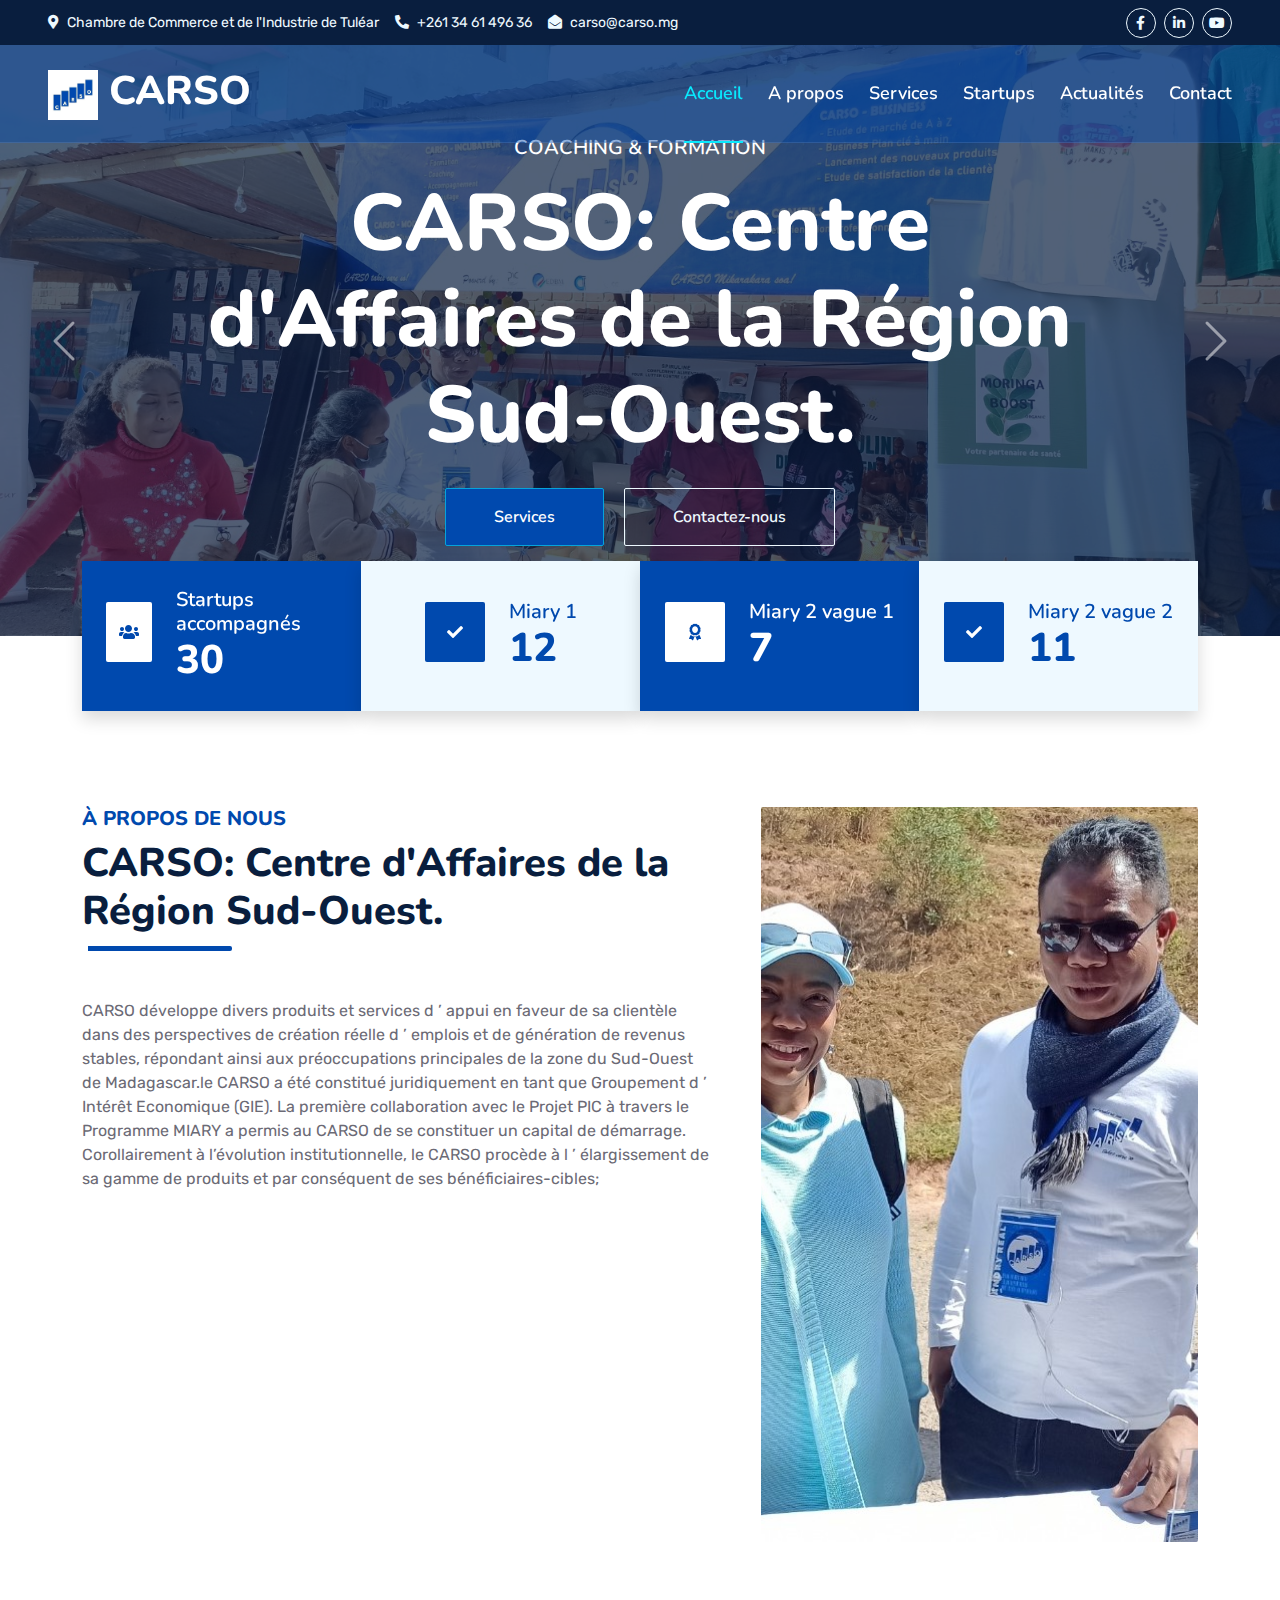
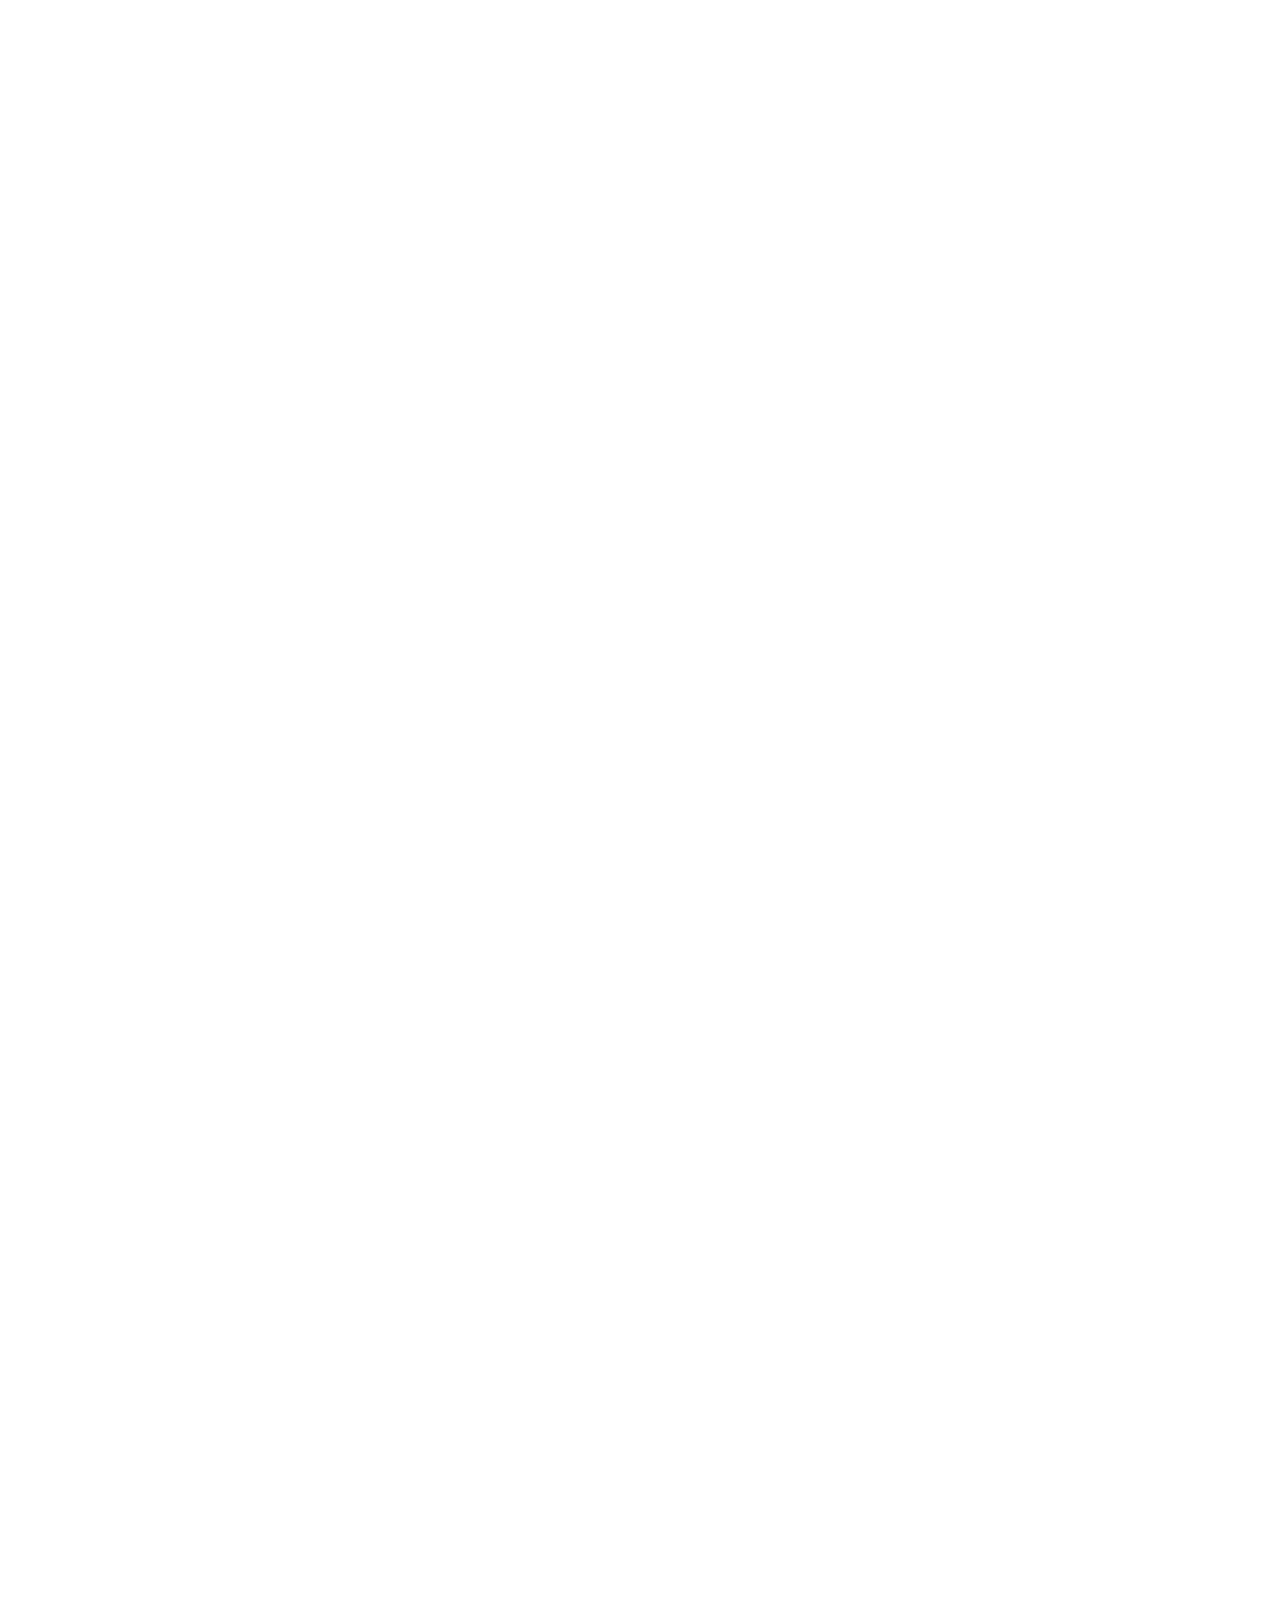
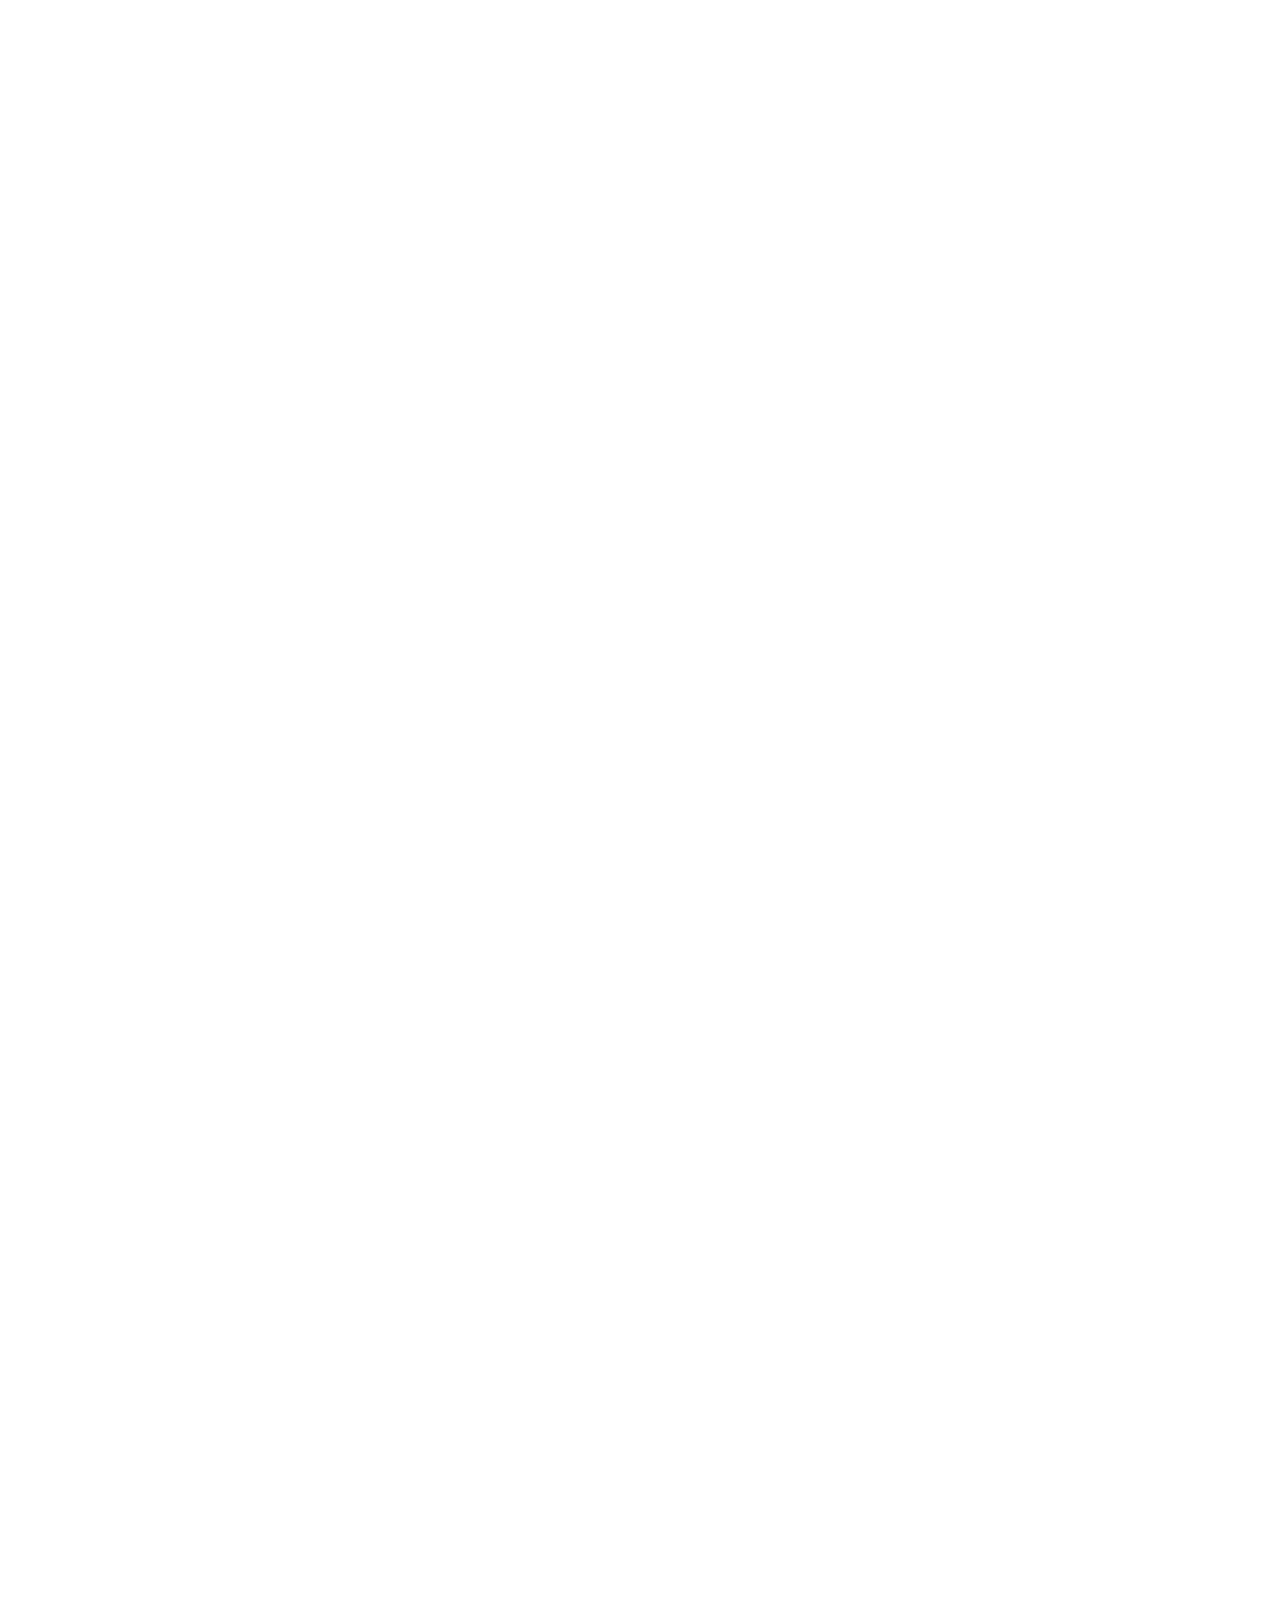
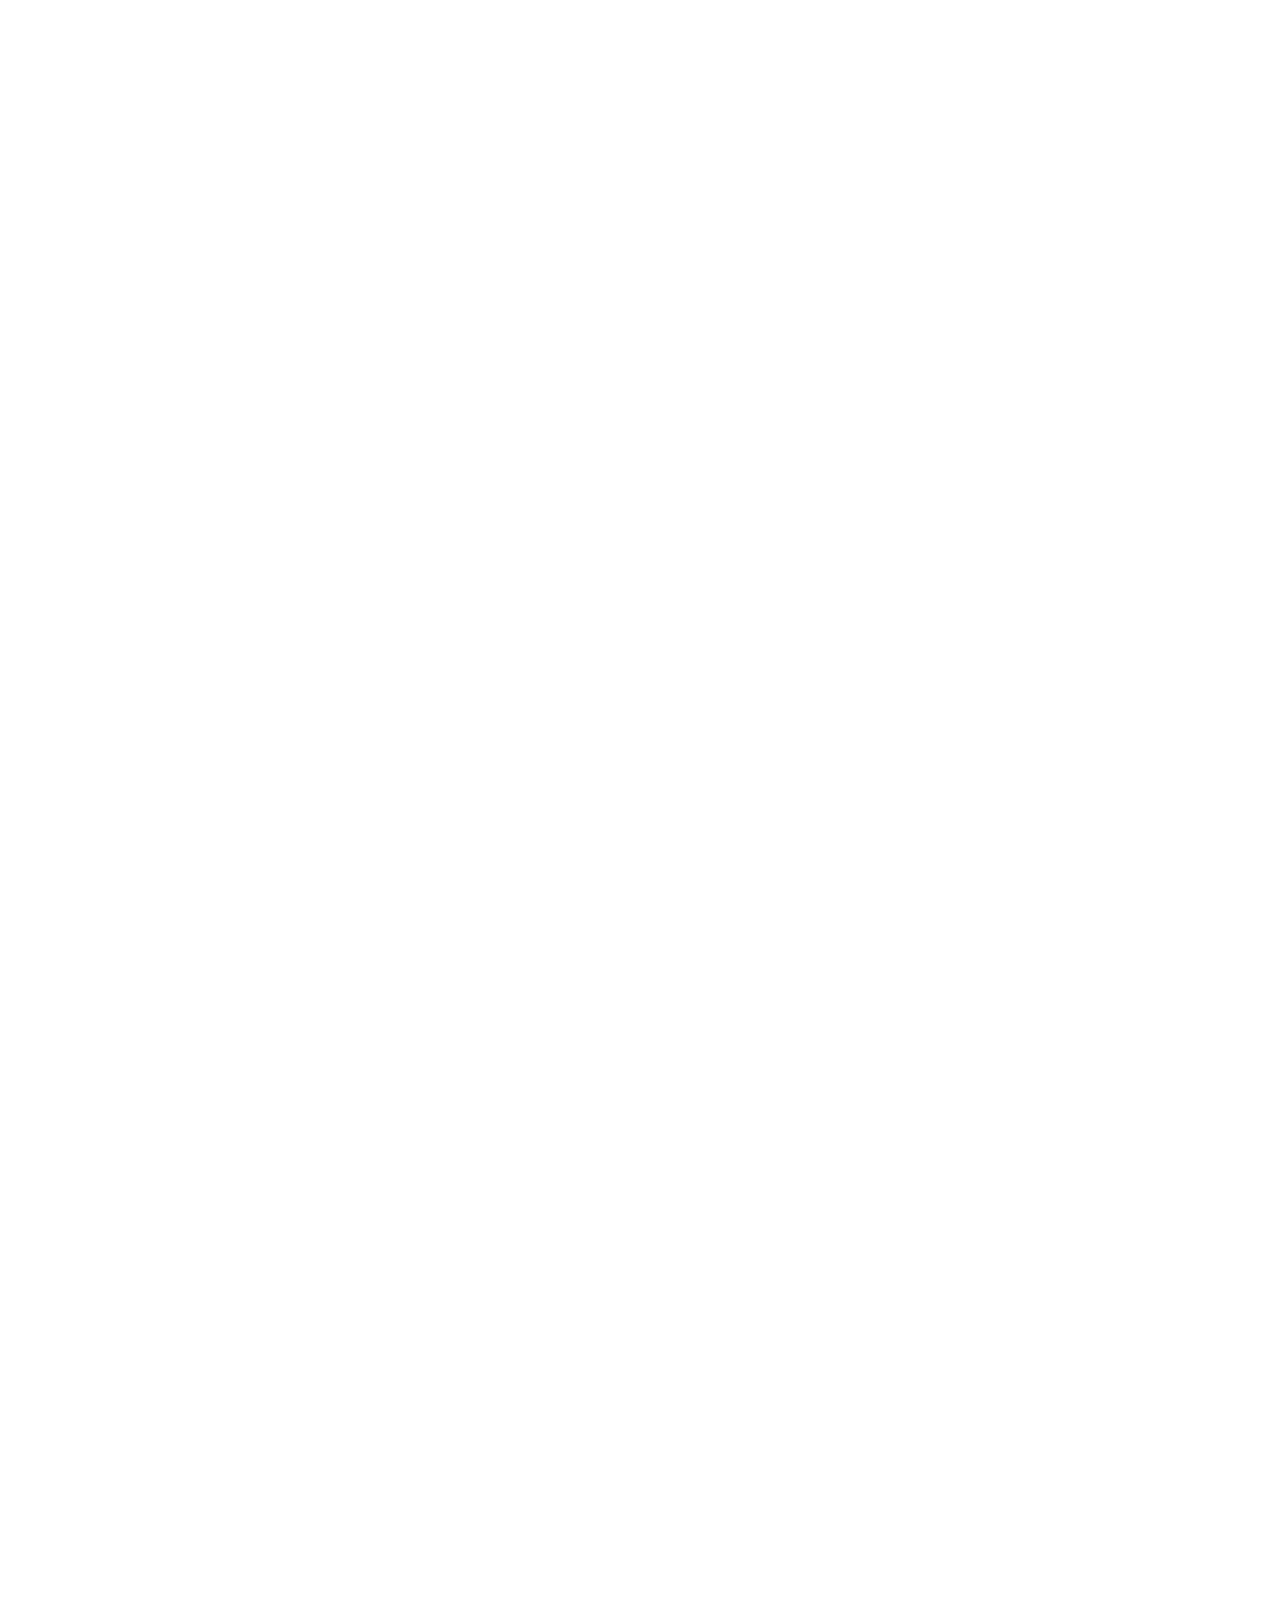
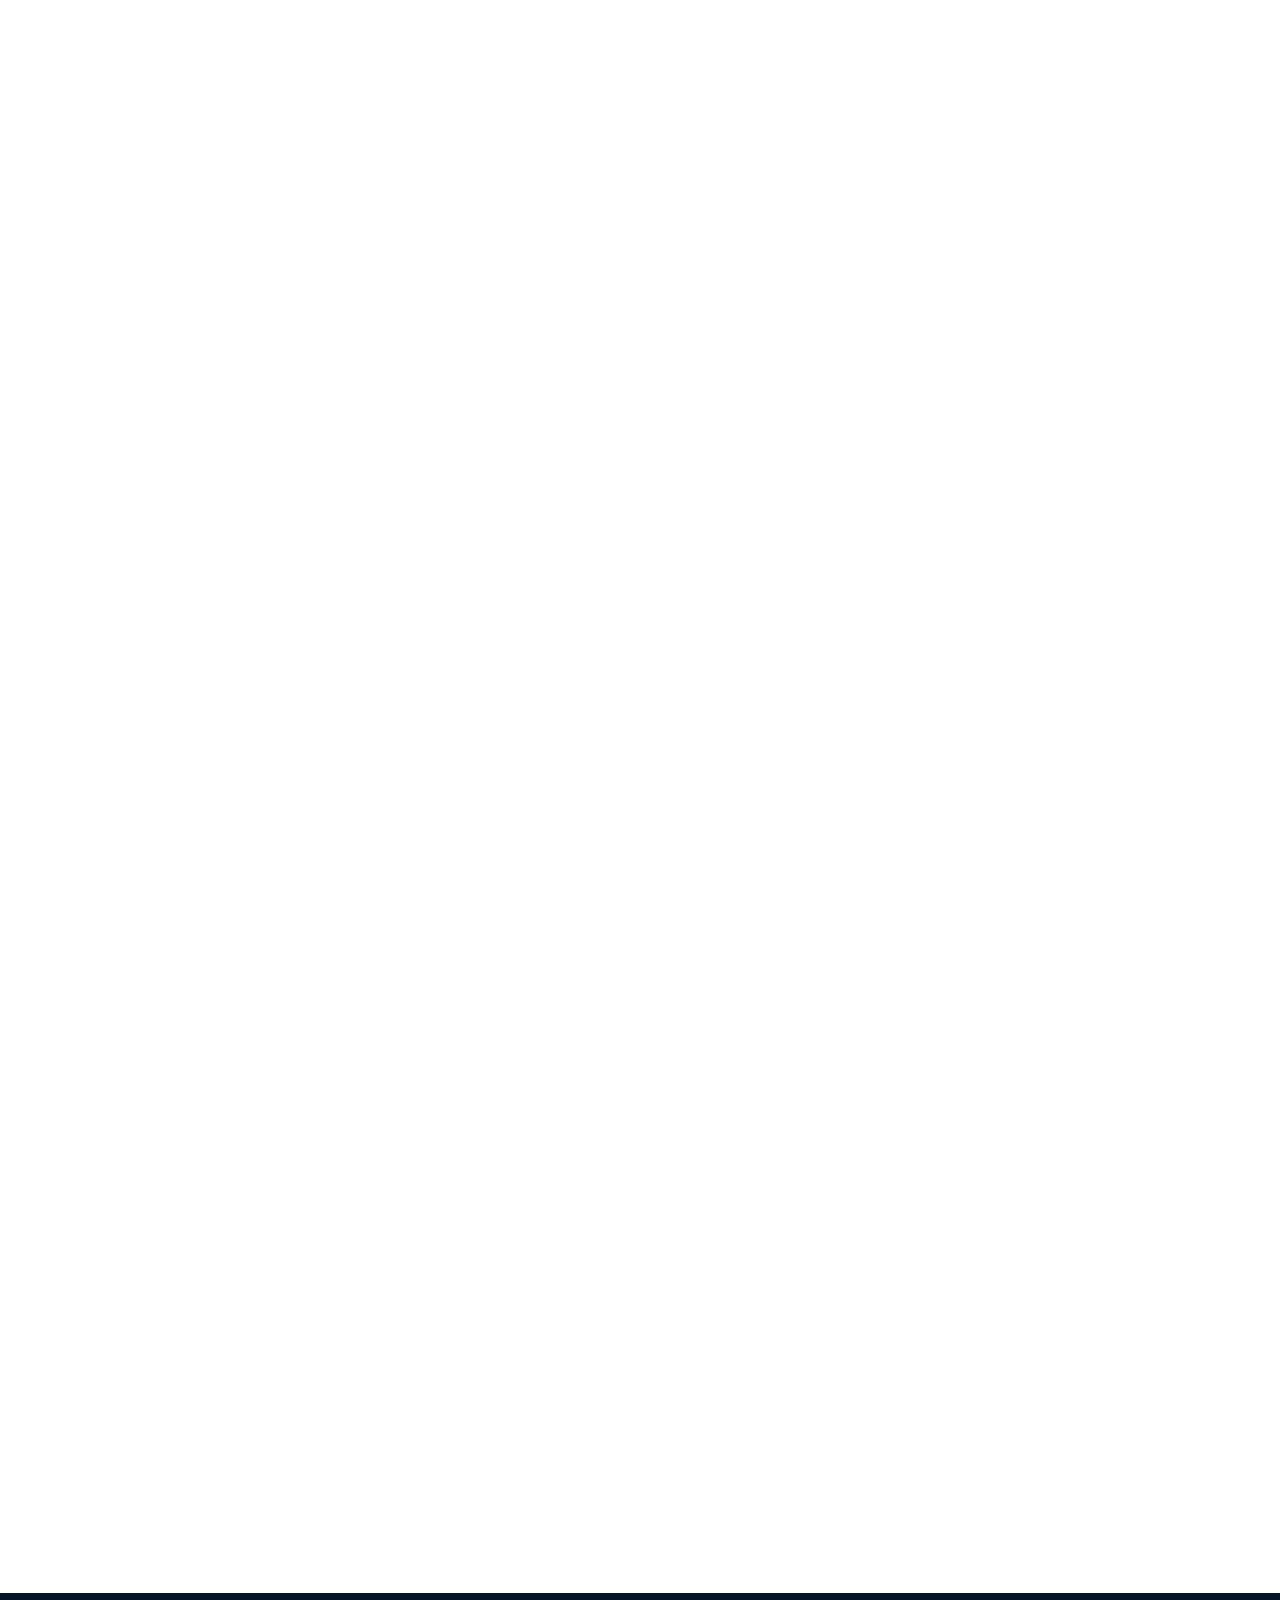
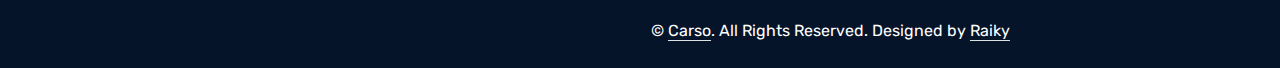
==== commit a6e1a9a7: "modification lien youtube" ====
--- a/index.html
+++ b/index.html
@@ -53,7 +53,7 @@
                 <div class="d-inline-flex align-items-center" style="height: 45px;">
                     <a class="btn btn-sm btn-outline-light btn-sm-square rounded-circle me-2" href="https://web.facebook.com/carso.atsimo.andrefana"><i class="fab fa-facebook-f fw-normal"></i></a>
                     <a class="btn btn-sm btn-outline-light btn-sm-square rounded-circle me-2" href="https://www.linkedin.com/company/carso-centre-affaires2022/"><i class="fab fa-linkedin-in fw-normal"></i></a>
-                    <a class="btn btn-sm btn-outline-light btn-sm-square rounded-circle" href=""><i class="fab fa-youtube fw-normal"></i></a>
+                    <a class="btn btn-sm btn-outline-light btn-sm-square rounded-circle" href="https://www.youtube.com/channel/UCNRSwdvEr8Wv7DbGbMJv_cA"><i class="fab fa-youtube fw-normal"></i></a>
                 </div>
             </div>
         </div>
